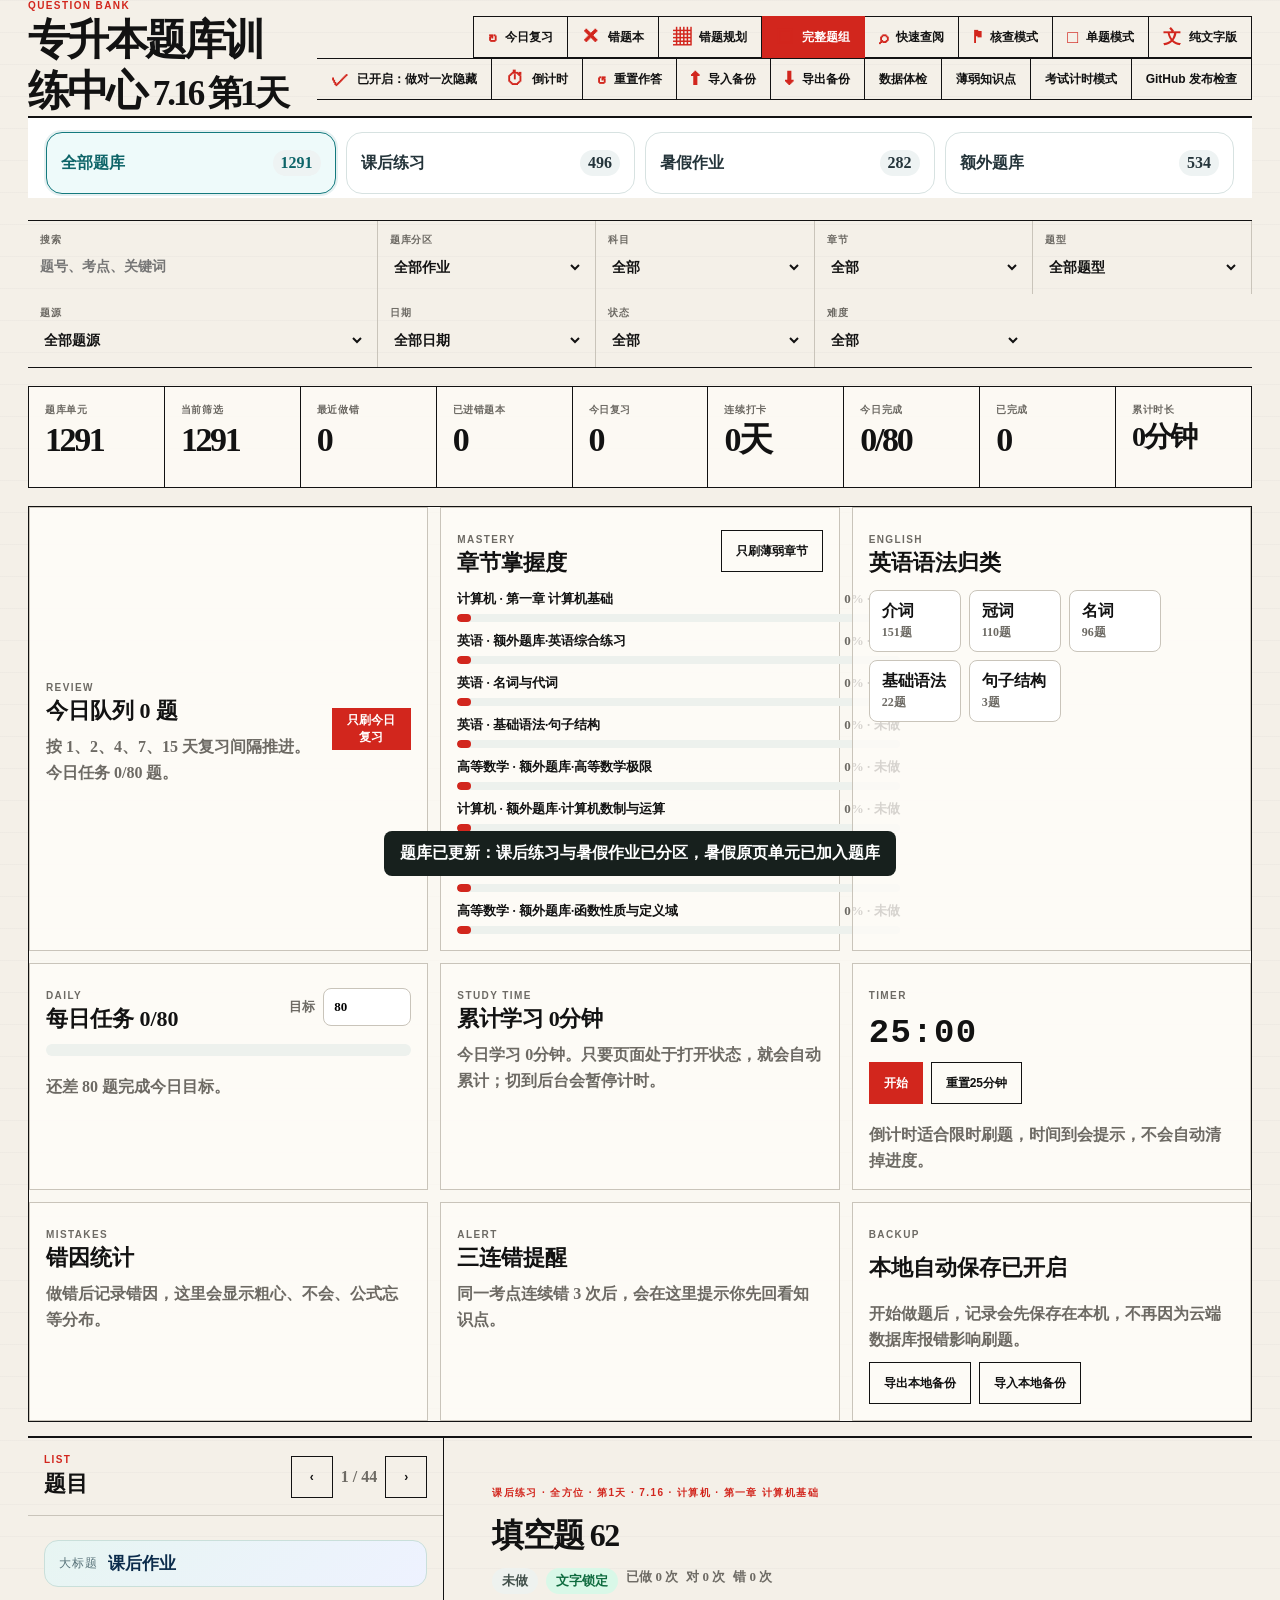
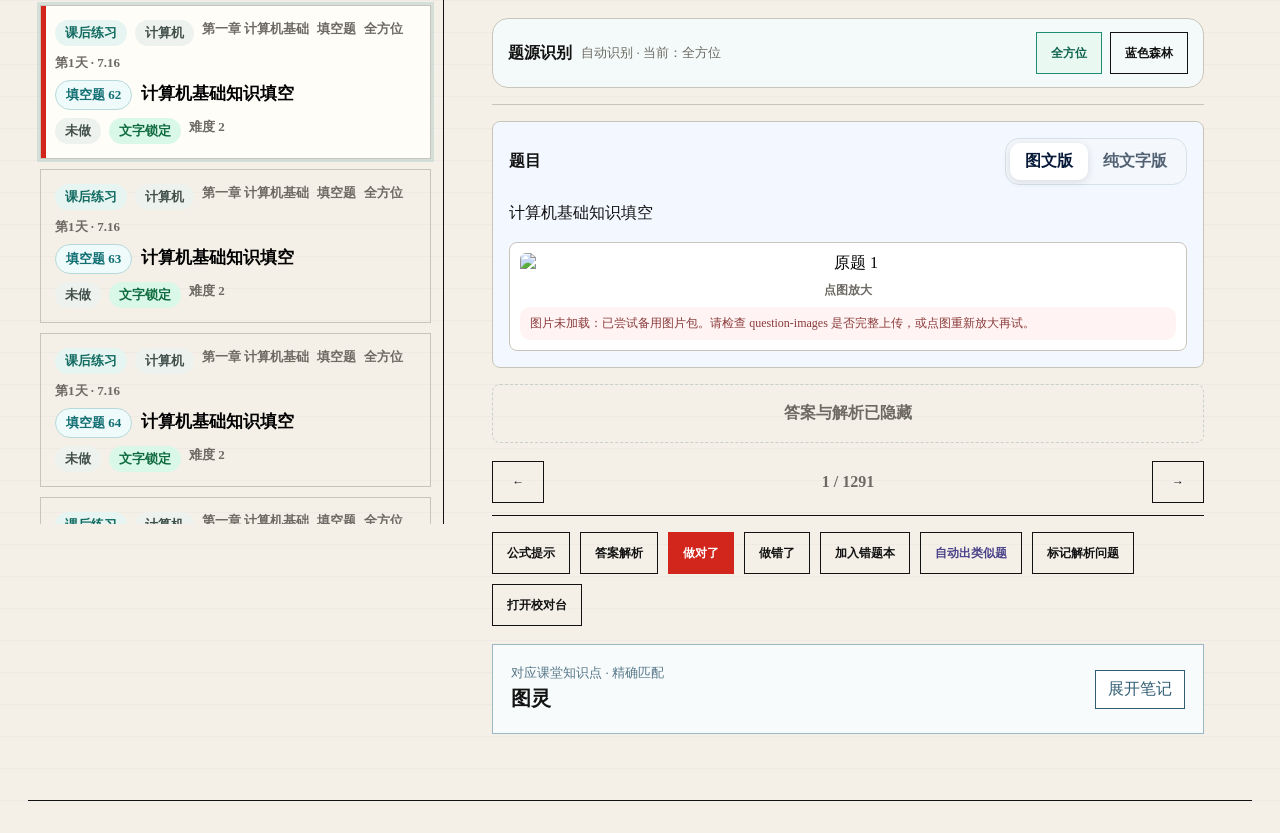
==== index.html @ e24f0343 "Add files via upload" ====
<!doctype html>
<html lang="zh-CN">
<head>
  <meta charset="utf-8">
  <meta name="viewport" content="width=device-width, initial-scale=1">
  <meta name="theme-color" content="#147a7e">
  <title>专升本题库训练中心｜v66 全方位完整套题版</title>
  <link rel="manifest" href="manifest.webmanifest">
  <link rel="stylesheet" href="styles.css?v=20260801-v66">
  <link rel="stylesheet" href="math-prerender.css?v=20260729-v57">
</head>
<body>
  <div class="app-shell">
    <header class="topbar">
      <div>
        <p class="eyebrow">Question Bank</p>
        <h1>专升本题库训练中心 <small>7.16 第1天</small></h1>
      </div>
      <div class="top-actions">
        <button class="icon-button" id="reviewQueueButton" type="button" title="只刷今天该复习的题" aria-label="今日复习队列">
          <span aria-hidden="true">↻</span><span>今日复习</span>
        </button>
        <button class="icon-button secondary" id="wrongBookModeButton" type="button" title="只刷错题本" aria-label="只刷错题本">
          <span aria-hidden="true">✕</span><span>错题本</span>
        </button>
        <button class="icon-button secondary" id="wrongPlannerButton" type="button" title="按错因规划并生成类似题" aria-label="错题规划">
          <span aria-hidden="true">▦</span><span>错题规划</span>
        </button>
        <button class="icon-button complete-set-entry" id="completeSetsButton" type="button" title="查看已完整上传的蓝色森林整套题目" aria-label="完整题组库">
          <span aria-hidden="true">▣</span><span>完整题组</span>
        </button>
        <button class="icon-button secondary" id="quickBrowseButton" type="button" title="快速查看当前正在做的完整题组" aria-label="当前题组快速查阅">
          <span aria-hidden="true">⌕</span><span>快速查阅</span>
        </button>
        <button class="icon-button secondary" id="auditModeButton" type="button" title="进入解析核查模式" aria-label="解析核查模式">
          <span aria-hidden="true">⚑</span><span>核查模式</span>
        </button>
        <button class="icon-button secondary" id="studyModeButton" type="button" title="切换单题学习模式" aria-label="单题模式">
          <span aria-hidden="true">□</span><span>单题模式</span>
        </button>
        <button class="icon-button secondary" id="textModeButton" type="button" title="切换图文版和纯文字版" aria-label="纯文字版">
          <span aria-hidden="true">文</span><span>纯文字版</span>
        </button>
        <button class="icon-button secondary" id="autoHideMasteredButton" type="button" title="任意题做对1次后自动完成，不再出现在刷题和复习中" aria-label="做对一次即完成">
          <span aria-hidden="true">✓</span><span>做对一次隐藏</span>
        </button>
        <button class="icon-button secondary" id="timerButton" type="button" title="倒计时刷题" aria-label="倒计时刷题">
          <span aria-hidden="true">⏱</span><span>倒计时</span>
        </button>
        <button class="icon-button secondary reset-all-choice-trigger" id="resetAllChoicesButton" type="button" title="一键清除全部题目的已选标识，保留统计和错题本" aria-label="重置全部选项">
          <span aria-hidden="true">↺</span><span>重置作答</span>
        </button>
        <button class="icon-button secondary" id="importBackupButton" type="button" title="导入以前导出的本地备份，恢复做题记录" aria-label="导入备份">
          <span aria-hidden="true">⬆</span><span>导入备份</span>
        </button>
        <button class="icon-button" id="cloudButton" type="button" title="导出本地备份，防止记录丢失" aria-label="导出备份">
          <span aria-hidden="true">⬇</span><span>导出备份</span>
        </button>
      </div>
    </header>
<header class="mobile-app-top" aria-label="手机端顶部导航">
      <div>
        <p id="mobileScreenTitle" class="mobile-screen-title">刷题</p>
        <strong>专升本题库</strong>
      </div>
      <div class="mobile-top-actions">
        <button class="mobile-pill complete-mobile-pill" id="mobileCompleteSetsButton" type="button">完整</button>
        <button class="mobile-pill" id="mobileQuickBrowseButton" type="button">查题</button>
        <button class="mobile-pill" id="mobileFilterToggle" type="button">筛选</button>
        <button class="mobile-pill timer-pill" id="mobileTimerPill" type="button">25:00</button>
      </div>
    </header>

    <section class="assignment-zone-tabs" id="assignmentZoneTabs" aria-label="题库分区">
      <button type="button" class="assignment-zone-tab active" data-assignment-zone="all"><strong>全部题库</strong><span>0</span></button>
      <button type="button" class="assignment-zone-tab homework-zone" data-assignment-zone="课后作业"><strong>课后练习</strong><span>0</span></button>
      <button type="button" class="assignment-zone-tab summer-zone" data-assignment-zone="暑假集训的作业"><strong>暑假作业</strong><span>0</span></button>
      <button type="button" class="assignment-zone-tab extra-zone" data-assignment-zone="额外题库"><strong>额外题库</strong><span>0</span></button>
    </section>

    <section class="toolbar" aria-label="题库筛选">
      <label class="field search-field">
        <span>搜索</span>
        <input id="searchInput" type="search" placeholder="题号、考点、关键词">
      </label>
      <label class="field">
        <span>题库分区</span>
        <select id="assignmentFilter">
          <option value="all">全部作业</option>
        </select>
      </label>
      <label class="field">
        <span>科目</span>
        <select id="subjectFilter">
          <option value="all">全部可刷</option>
        </select>
      </label>
      <label class="field">
        <span>章节</span>
        <select id="chapterFilter">
          <option value="all">全部</option>
        </select>
      </label>
      <label class="field">
        <span>题型</span>
        <select id="typeFilter">
          <option value="all">全部题型</option>
        </select>
      </label>

      <label class="field">
        <span>题源</span>
        <select id="sourceFilter">
          <option value="all">全部题源</option>
        </select>
      </label>
      <label class="field">
        <span>日期</span>
        <select id="dayFilter">
          <option value="all">全部日期</option>
        </select>
      </label>
      <label class="field">
        <span>状态</span>
        <select id="statusFilter">
          <option value="all">全部</option>
          <option value="dueReview">今日复习</option>
          <option value="weakChapter">薄弱章节</option>
          <option value="mastered">已完成（做对过）</option>
          <option value="answerReview">待核对题库</option>
          <option value="auditQueue">解析核查模式</option>
          <option value="auditFeedback">我标记的问题</option>
          <option value="auditLocked">解析已锁定</option>
          <option value="auditReference">原图备查/未逐题</option>
          <option value="auditAnswerOnly">仅答案</option>
          <option value="auditMissing">无答案解析</option>
          <option value="unseen">未做</option>
          <option value="wrong">最近做错</option>
          <option value="correct">最近做对</option>
          <option value="wrongBook">已进错题本</option>
        </select>
      </label>
      <label class="field">
        <span>难度</span>
        <select id="difficultyFilter">
          <option value="all">全部</option>
          <option value="1">难度 1</option>
          <option value="2">难度 2</option>
          <option value="3">难度 3</option>
          <option value="4">难度 4</option>
          <option value="5">难度 5</option>
        </select>
      </label>
    </section>

    <section class="complete-set-active-bar" id="completeSetActiveBar" hidden>
      <div><span>完整题组模式</span><strong id="completeSetActiveTitle"></strong><em id="completeSetActiveMeta"></em></div>
      <div class="complete-set-active-actions"><button class="secondary-button" id="completeSetQuickButton" type="button">题目目录</button><button class="small-button" id="completeSetExitButton" type="button">退出整套</button></div>
    </section>

    <section class="stats-grid" aria-label="统计">
      <div class="stat-tile">
        <span>题库单元</span>
        <strong id="totalCount">0</strong>
      </div>
      <div class="stat-tile">
        <span>当前筛选</span>
        <strong id="filteredCount">0</strong>
      </div>
      <div class="stat-tile">
        <span>最近做错</span>
        <strong id="wrongCount">0</strong>
      </div>
      <div class="stat-tile">
        <span>已进错题本</span>
        <strong id="wrongBookCount">0</strong>
      </div>
      <div class="stat-tile">
        <span>今日复习</span>
        <strong id="dueReviewCount">0</strong>
      </div>
      <div class="stat-tile">
        <span>连续打卡</span>
        <strong id="streakCount">0</strong>
      </div>
      <div class="stat-tile">
        <span>今日完成</span>
        <strong id="dailyProgressCount">0/80</strong>
      </div>
      <div class="stat-tile">
        <span>已完成</span>
        <strong id="masteredCount">0</strong>
      </div>
      <div class="stat-tile">
        <span>累计时长</span>
        <strong id="totalStudyTimeCount">0分钟</strong>
      </div>
    </section>

    <section class="dashboard-panel" id="dashboardPanel" aria-label="学习分析"></section>


    <section class="mobile-me-panel" id="mobileMePanel" aria-label="我的">
      <div class="mobile-me-card">
        <p class="eyebrow">Data</p>
        <h2>题库与备份</h2>
        <p class="mobile-me-muted">当前题库 <strong id="mobileTotalCount">0</strong> 个单元，当前筛选 <strong id="mobileFilteredCount">0</strong> 道。</p>
        <div class="mobile-me-grid">
          <button class="primary-button" id="mobileCloudButton" type="button">导出本地备份</button>
          <button class="secondary-button" id="mobileImportBackupButton" type="button">导入本地备份</button>
        </div>
      </div>
      <div class="mobile-me-card">
        <p class="eyebrow">Study Time</p>
        <h2>学习时长</h2>
        <p class="mobile-me-muted">累计 <strong id="mobileTotalStudyTime">0分钟</strong>，今日 <strong id="mobileTodayStudyTime">0分钟</strong>。</p>
      </div>
      <div class="mobile-me-card">
        <p class="eyebrow">Settings</p>
        <h2>学习设置</h2>
        <label class="mobile-setting-row">
          <span>每日目标</span>
          <input id="mobileDailyGoalInput" type="number" min="10" max="500" step="10" value="80">
        </label>
        <div class="mobile-me-grid">
          <button class="secondary-button" id="mobileMeStudyModeButton" type="button">单题模式</button>
          <button class="secondary-button" id="mobileTextModeButton" type="button">纯文字版</button>
          <button class="secondary-button" id="mobileMeAutoHideMasteredButton" type="button">做对一次隐藏</button>
          <button class="secondary-button" id="mobileMeTimerButton" type="button">开始倒计时</button>
          <button class="secondary-button reset-all-choice-trigger" id="mobileResetAllChoicesButton" type="button">重置全部选项</button>
          <button class="secondary-button" id="mobileWrongPlannerButton" type="button">错题规划与类似题</button>
          <button class="secondary-button" id="mobileBackupButton" type="button">导出本地备份</button>
        </div>
      </div>
    </section>


    <section class="mobile-similar-panel" id="mobileSimilarPanel" aria-label="同类题"></section>

    <main class="workspace">
      <section class="list-panel" aria-label="题目列表">
        <div class="panel-head">
          <div>
            <p class="eyebrow">List</p>
            <h2>题目</h2>
          </div>
          <div class="pager">
            <button id="prevPageButton" type="button" class="small-button" aria-label="上一页">‹</button>
            <span id="pageInfo">1 / 1</span>
            <button id="nextPageButton" type="button" class="small-button" aria-label="下一页">›</button>
          </div>
        </div>
        <div class="questions-list" id="questionsList" aria-live="polite"></div>
      </section>

      <section class="detail-panel" id="detailPanel" aria-label="题目详情">
        <div class="empty-detail">
          <p class="eyebrow">Detail</p>
          <h2>当前题库为空</h2>
          <p>题库已按课后作业、暑假集训和额外题库统一整理；可使用“快速查阅”按题组、题型和原序号直接跳转。</p>
        </div>
      </section>
    </main>
  </div>

  <nav class="mobile-tabbar" aria-label="手机端底部导航">
    <button class="mobile-tab-button active" type="button" data-mobile-tab="quiz"><span>刷题</span></button>
    <button class="mobile-tab-button" type="button" data-mobile-tab="similar"><span>同类</span></button>
    <button class="mobile-tab-button" type="button" data-mobile-tab="review"><span>复习</span></button>
    <button class="mobile-tab-button" type="button" data-mobile-tab="stats"><span>统计</span></button>
    <button class="mobile-tab-button" type="button" data-mobile-tab="me"><span>我的</span></button>
  </nav>


  <div class="quick-browse-modal complete-sets-modal" id="completeSetsModal" hidden>
    <div class="quick-browse-backdrop" data-complete-close></div>
    <section class="quick-browse-sheet complete-sets-sheet" role="dialog" aria-modal="true" aria-labelledby="completeSetsTitle">
      <header class="quick-browse-head">
        <div><p class="eyebrow">Complete Sets</p><h2 id="completeSetsTitle">蓝色森林完整题组分区</h2></div>
        <button class="small-button" id="completeSetsCloseButton" type="button" aria-label="关闭">×</button>
      </header>
      <div class="complete-sets-intro"><strong>只收完整上传的整套资料</strong><span>先分“课后练习 / 暑假作业”，再按数学、计算机、英语查看。重复题共用作答记录，不会生成两份进度。</span></div>
      <div class="complete-assignment-tabs" id="completeSetsAssignmentTabs" aria-label="完整题组作业分类"></div>
      <div class="complete-subject-tabs" id="completeSetsSubjectTabs" aria-label="完整题组科目分类"></div>
      <div class="quick-browse-controls complete-set-controls"><label class="field"><span>查找当前分区题组</span><input id="completeSetsSearchInput" type="search" placeholder="输入章节或作业名称"></label></div>
      <div class="quick-browse-summary" id="completeSetsSummary"></div>
      <div class="complete-sets-content" id="completeSetsContent"></div>
    </section>
  </div>

  <div class="quick-browse-modal" id="quickBrowseModal" hidden>
    <div class="quick-browse-backdrop" data-quick-close></div>
    <section class="quick-browse-sheet" role="dialog" aria-modal="true" aria-labelledby="quickBrowseTitle">
      <header class="quick-browse-head">
        <div>
          <p class="eyebrow">Quick Browse</p>
          <h2 id="quickBrowseTitle">快速查阅题目</h2>
        </div>
        <button class="small-button" id="quickBrowseCloseButton" type="button" aria-label="关闭">×</button>
      </header>
      <div class="quick-browse-controls current-range-only">
        <div class="quick-scope-note"><strong>仅显示当前题组</strong><span>自动跟随你正在做的范围，不再列出全部题库。</span></div>
        <label class="field"><span>在当前题组内查找</span><input id="quickBrowseSearchInput" type="search" placeholder="输入题号、题型或关键词"></label>
      </div>
      <div class="quick-browse-summary" id="quickBrowseSummary"></div>
      <div class="quick-browse-content" id="quickBrowseContent"></div>
    </section>
  </div>

  <input id="backupFileInput" type="file" accept=".json,application/json" hidden>

  <script src="math-render-cache.js?v=20260727-v51"></script>
  <script src="core.js?v=20260801-v62"></script>
  <script src="image-pack-summer.js"></script>
  <script src="image-pack-homework-v54.js"></script>
  <script src="image-pack-homework-v55.js"></script>
  <script src="image-pack-homework-v57.js"></script>
  <script src="image-pack-homework-v59.js"></script>
  <script src="image-pack-homework-v64.js?v=20260801-v64"></script>
  <script src="image-pack-bf-math-function.js"></script>
  <script src="question-bank-data.js?v=20260801-v62-summer-continuation-pages"></script>
  <script src="summer-complete-v60.js?v=20260801-v60"></script>
  <script src="summer-group-fix-v61.js?v=20260801-v61"></script>
  <script src="summer-continuation-v62.js?v=20260801-v62"></script>
  <script src="assignment-zone-v63.js?v=20260801-v63"></script>
  <script src="homework-continuation-v64.js?v=20260801-v64"></script>
  <script src="homework-answers-v65.js?v=20260801-v65"></script>
  <script src="image-pack-qfw-v66.js?v=20260801-v66"></script>
  <script src="qfw-complete-v66.js?v=20260801-v66"></script>
  <script src="word-data.js?v=20260730-personal-phrases"></script>
  <script src="app.js?v=20260801-v66-qfw-complete-sets"></script>
  <script src="knowledge-link-data.js?v=20260731-linked"></script>
  <script src="knowledge-links.js?v=20260731-linked"></script>
  <script src="core-batch2.js?v=20260731-batch2"></script>
  <script src="core-batch3.js?v=20260731-batch3"></script>
</body>
</html>
---- styles.css ----
:root {
.batch3-knowledge{margin-top:14px;padding-top:12px;border-top:1px dashed #aac0cc}.batch3-knowledge h4{margin:0 0 6px}.batch3-knowledge img{display:block;max-width:100%;max-height:520px;object-fit:contain;margin:10px 0;border:1px solid #d6d2c8}.exam-mode .knowledge-link-panel,.exam-mode .batch2-panel,.exam-mode .solution-card,.exam-mode .explanation-card,.exam-mode #revealButton,.exam-mode #hintButton{display:none!important}.exam-mode .detail-panel{background:#fff!important}.exam-mode #examModeButton{background:#8b1f1f!important;color:#fff!important}
.batch2-panel{display:none!important}.batch2-modal{position:fixed;z-index:9999;inset:10% 15%;overflow:auto;background:#fffdf8;border:2px solid #172438;padding:24px;box-shadow:0 20px 80px #0004}.batch2-close{float:right;border:1px solid #172438;background:#fff;padding:7px 12px;cursor:pointer}@media(max-width:700px){.batch2-modal{inset:5%}}
.knowledge-link-panel{margin:18px 0;padding:18px;border:1px solid #9db7c7;background:#f7fbfc}.knowledge-link-head{display:flex;justify-content:space-between;gap:16px;align-items:center}.knowledge-link-head small{color:#567789}.knowledge-link-head h3{margin:3px 0;font-size:20px}.knowledge-toggle{border:1px solid #315d74;background:#fff;padding:8px 12px;color:#315d74;cursor:pointer}.knowledge-body{margin-top:14px;padding-top:14px;border-top:1px dashed #aac0cc}.knowledge-body h4{margin:0 0 8px}.knowledge-body li{margin:5px 0}.knowledge-related{margin-top:12px;color:#315d74}
  /* English sentence packs are split into small, independently completable cards. */
}
.english-micro-drill{display:grid;gap:12px}.english-drill-intro{padding:12px 14px;background:#eef4f5;border-left:4px solid #547f96;display:grid;gap:4px}.english-drill-intro strong{color:#315d74}.english-micro-card{padding:15px 16px;border:1px solid #d7ded9;background:#fffdf8}.english-micro-card.done{border-color:#78a886;background:#f1f8f2}.english-micro-head{display:flex;justify-content:space-between;gap:12px;align-items:center;color:#547f96;font-size:13px;font-weight:700}.english-micro-head button{border:1px solid #9db5c2;background:#fff;padding:6px 10px;cursor:pointer;color:#315d74;font:inherit}.english-micro-card.done .english-micro-head button{background:#e0f1e3;border-color:#86ad90;color:#386b45}.english-micro-sentence{margin-top:10px;font:600 18px/1.7 Georgia,"Microsoft YaHei",serif;color:#20364a}.phrase-hit{background:#ffe7b3;color:#6c4800;padding:1px 3px;border-radius:3px;text-decoration:none}.phrase-note{display:flex;gap:6px;flex-wrap:wrap;margin-top:10px}.phrase-note span{padding:4px 7px;border-radius:999px;background:#fff3d4;color:#76540d;font-size:12px}@media(max-width:640px){.english-micro-card{padding:13px}.english-micro-sentence{font-size:16px}}

/* Original theme variables. */
:root {
  color-scheme: light;
  --bg: #f7f8f5;
  --panel: #ffffff;
  --ink: #15191b;
  --muted: #66706d;
  --line: #dfe5df;
  --teal: #147a7e;
  --teal-dark: #0f5f63;
  --mint: #dff2e7;
  --rose: #f7dfe5;
  --amber: #f3e7c8;
  --blue: #dfe9fb;
  --shadow: 0 14px 36px rgba(24, 36, 32, 0.08);
  font-family: "Microsoft YaHei", "PingFang SC", Arial, sans-serif;
}

* {
  box-sizing: border-box;
}

body {
  margin: 0;
  min-height: 100vh;
  background: var(--bg);
  color: var(--ink);
}

button,
input,
select {
  font: inherit;
}

button {
  cursor: pointer;
}

.app-shell {
  width: min(1480px, 100%);
  margin: 0 auto;
  padding: 20px;
}

.topbar {
  display: flex;
  align-items: center;
  justify-content: space-between;
  gap: 16px;
  padding: 18px 0;
}

.eyebrow {
  margin: 0 0 4px;
  color: var(--teal);
  font-size: 12px;
  font-weight: 800;
  letter-spacing: 0;
  text-transform: uppercase;
}

h1,
h2,
h3,
p {
  letter-spacing: 0;
}

h1 {
  margin: 0;
  font-size: 32px;
  line-height: 1.2;
}

h2 {
  margin: 0;
  font-size: 22px;
}

h3 {
  margin: 0;
  font-size: 20px;
  line-height: 1.35;
}

.top-actions {
  display: flex;
  flex-wrap: wrap;
  justify-content: flex-end;
  gap: 10px;
}

.icon-button,
.small-button,
.primary-button,
.secondary-button {
  border: 1px solid var(--line);
  border-radius: 8px;
  background: var(--panel);
  color: var(--ink);
  min-height: 42px;
  padding: 0 14px;
  font-weight: 800;
  box-shadow: none;
}

.icon-button {
  display: inline-flex;
  align-items: center;
  justify-content: center;
  gap: 8px;
}

.icon-button span[aria-hidden="true"] {
  color: var(--teal);
  font-size: 18px;
  line-height: 1;
}

.icon-button:hover,
.small-button:hover,
.secondary-button:hover {
  border-color: #b8c5bd;
  background: #fbfcfa;
}

.primary-button {
  border-color: var(--teal);
  background: var(--teal);
  color: white;
}

.primary-button:hover {
  background: var(--teal-dark);
}

.secondary-button.active,
.primary-button.active {
  background: var(--ink);
  color: white;
  border-color: var(--ink);
}

.toolbar {
  display: grid;
  grid-template-columns: minmax(240px, 1fr) 150px 180px 160px 130px;
  gap: 12px;
  padding: 14px;
  background: var(--panel);
  border: 1px solid var(--line);
  border-radius: 8px;
}

.field {
  display: grid;
  gap: 6px;
}

.field span {
  color: var(--muted);
  font-size: 13px;
  font-weight: 800;
}

.field input,
.field select {
  width: 100%;
  min-height: 44px;
  border: 1px solid var(--line);
  border-radius: 8px;
  background: #fff;
  color: var(--ink);
  padding: 0 12px;
}

.field input:focus,
.field select:focus {
  outline: 3px solid rgba(20, 122, 126, 0.16);
  border-color: var(--teal);
}

.stats-grid {
  display: grid;
  grid-template-columns: repeat(auto-fit, minmax(150px, 1fr));
  gap: 12px;
  margin: 14px 0;
}

.stat-tile {
  min-height: 82px;
  padding: 14px;
  border: 1px solid var(--line);
  border-radius: 8px;
  background: var(--panel);
}

.stat-tile span {
  display: block;
  color: var(--muted);
  font-size: 13px;
  font-weight: 800;
}

.stat-tile strong {
  display: block;
  margin-top: 6px;
  font-size: 30px;
  line-height: 1;
}

.workspace {
  display: grid;
  grid-template-columns: minmax(360px, 0.95fr) minmax(460px, 1.25fr);
  gap: 14px;
  align-items: start;
}

.list-panel,
.detail-panel {
  min-width: 0;
  border: 1px solid var(--line);
  border-radius: 8px;
  background: var(--panel);
  box-shadow: var(--shadow);
}

.panel-head {
  display: flex;
  align-items: center;
  justify-content: space-between;
  gap: 12px;
  padding: 16px;
  border-bottom: 1px solid var(--line);
}

.pager {
  display: inline-flex;
  align-items: center;
  gap: 8px;
  color: var(--muted);
  font-weight: 800;
}

.small-button {
  width: 42px;
  padding: 0;
  font-size: 24px;
}

.questions-list {
  display: grid;
  gap: 10px;
  padding: 12px;
  max-height: calc(100vh - 292px);
  overflow: auto;
}

.question-row {
  width: 100%;
  display: grid;
  gap: 8px;
  text-align: left;
  padding: 14px;
  border: 1px solid var(--line);
  border-radius: 8px;
  background: #fff;
}

.question-row.active {
  border-color: var(--teal);
  outline: 3px solid rgba(20, 122, 126, 0.14);
}

.question-row h3 {
  font-size: 17px;
}

.meta-line,
.tag-line {
  display: flex;
  flex-wrap: wrap;
  gap: 8px;
  color: var(--muted);
  font-size: 13px;
  font-weight: 700;
}

.badge {
  display: inline-flex;
  align-items: center;
  min-height: 26px;
  border-radius: 999px;
  padding: 0 10px;
  background: #eef2ef;
  color: #42504b;
  font-size: 13px;
  font-weight: 800;
}

.badge.correct {
  background: var(--mint);
  color: #17623e;
}

.badge.wrong {
  background: var(--rose);
  color: #a3334b;
}

.badge.book {
  background: var(--blue);
  color: #285a9a;
}

.detail-panel {
  position: sticky;
  top: 12px;
  min-height: 520px;
}

.empty-detail,
.question-detail {
  padding: 20px;
}

.empty-detail p:last-child {
  color: var(--muted);
  font-weight: 700;
}

.detail-header {
  display: grid;
  gap: 10px;
  padding-bottom: 16px;
  border-bottom: 1px solid var(--line);
}

.stem-box,
.solution-box,
.analysis-box {
  margin-top: 16px;
  padding: 16px;
  border-radius: 8px;
  border: 1px solid var(--line);
}

.stem-box {
  background: #f3f7ff;
}

.solution-box {
  background: #fff8e5;
}

.analysis-box {
  background: #eff9f2;
}

.stem-box p,
.solution-box p,
.analysis-box p {
  margin: 8px 0 0;
  line-height: 1.8;
  white-space: pre-wrap;
}

.options-list {
  display: grid;
  gap: 8px;
  margin: 14px 0 0;
  padding: 0;
  list-style: none;
}

.options-list li {
  padding: 10px 12px;
  border: 1px solid var(--line);
  border-radius: 8px;
  background: #fff;
  line-height: 1.6;
}

.question-images {
  display: grid;
  gap: 12px;
  margin-top: 14px;
}

.question-image {
  margin: 0;
  padding: 10px;
  border: 1px solid var(--line);
  border-radius: 8px;
  background: #fff;
}

.question-image img {
  display: block;
  width: 100%;
  height: auto;
  border-radius: 6px;
}

.detail-action-dock {
  display: grid;
  gap: 12px;
  margin-top: 18px;
}

.detail-nav-actions {
  display: grid;
  grid-template-columns: 52px 1fr 52px;
  align-items: center;
  gap: 10px;
}

.nav-button {
  min-width: 52px;
  padding-right: 0;
  padding-left: 0;
  font-size: 24px;
  line-height: 1;
}

.detail-position {
  color: var(--muted);
  font-weight: 900;
  text-align: center;
}

.detail-actions {
  display: flex;
  flex-wrap: wrap;
  gap: 10px;
  margin-top: 0;
}

.hidden-solution {
  margin-top: 16px;
  padding: 18px;
  border: 1px dashed #c8d0c9;
  border-radius: 8px;
  color: var(--muted);
  font-weight: 800;
  text-align: center;
}

.toast {
  position: fixed;
  left: 50%;
  bottom: 24px;
  transform: translateX(-50%);
  z-index: 10;
  max-width: min(560px, calc(100vw - 32px));
  padding: 12px 16px;
  border-radius: 8px;
  background: #17201d;
  color: white;
  font-weight: 800;
  box-shadow: var(--shadow);
}

@media (max-width: 980px) {
  .topbar {
    align-items: flex-start;
    flex-direction: column;
  }

  .top-actions {
    justify-content: flex-start;
  }

  .toolbar {
    grid-template-columns: 1fr 1fr;
  }

  .search-field {
    grid-column: 1 / -1;
  }

  .stats-grid {
    grid-template-columns: repeat(2, 1fr);
  }

  .workspace {
    grid-template-columns: 1fr;
  }

  .detail-panel {
    position: static;
  }

  .questions-list {
    max-height: none;
  }
}

@media (max-width: 720px) {
  .app-shell {
    padding: 12px;
  }

  h1 {
    font-size: 26px;
  }

  .top-actions,
  .detail-actions {
    width: 100%;
    display: grid;
    grid-template-columns: 1fr 1fr;
  }

  .icon-button,
  .primary-button,
  .secondary-button {
    width: 100%;
  }

  .toolbar,
  .stats-grid {
    grid-template-columns: 1fr;
  }

  .panel-head {
    align-items: flex-start;
    flex-direction: column;
  }

  .question-detail {
    padding-bottom: 148px;
  }

  .detail-action-dock {
    position: sticky;
    bottom: max(10px, env(safe-area-inset-bottom));
    z-index: 6;
    padding: 10px;
    margin: 14px -4px 12px;
    border: 1px solid var(--line);
    border-radius: 8px;
    background: rgba(255, 255, 255, 0.96);
    box-shadow: var(--shadow);
    backdrop-filter: blur(10px);
  }

  .detail-nav-actions {
    grid-template-columns: 48px 1fr 48px;
  }
}


/* Formula readability patch */
.stem-box p,
.solution-box p,
.analysis-box p,
.options-list li,
.question-row h3 {
  word-break: break-word;
}

.math-frac {
  display: inline-flex;
  vertical-align: middle;
  flex-direction: column;
  align-items: center;
  justify-content: center;
  line-height: 1.05;
  margin: 0 0.12em;
  font-family: "Times New Roman", "Cambria Math", serif;
  font-size: 0.96em;
}

.math-frac > span:first-child {
  display: block;
  padding: 0 0.18em 0.06em;
  border-bottom: 1.5px solid currentColor;
}

.math-frac > span:last-child {
  display: block;
  padding: 0.06em 0.18em 0;
}

sup {
  font-family: "Times New Roman", "Cambria Math", serif;
  font-size: 0.72em;
  line-height: 0;
}


.math-root {
  display: inline-flex;
  align-items: flex-start;
  vertical-align: middle;
  white-space: nowrap;
  margin: 0 0.08em;
  font-family: "Cambria Math", "Times New Roman", "STIX Two Math", serif;
}

.math-root-sign {
  display: inline-block;
  padding-right: 0.03em;
  font-size: 1.22em;
  line-height: 0.95;
  transform: translateY(0.05em);
}

.math-radicand {
  display: inline-block;
  min-height: 1.05em;
  padding: 0.03em 0.12em 0 0.12em;
  border-top: 1.7px solid currentColor;
  line-height: 1.22;
}

.math-root.cube-root .math-root-sign {
  font-size: 1.12em;
  transform: translateY(0.08em);
}

.math-root .math-frac {
  margin-top: -0.03em;
  margin-bottom: -0.03em;
}


/* Selected feature upgrade */
.dashboard-panel {
  display: grid;
  grid-template-columns: 1.1fr 1.4fr 1fr;
  gap: 12px;
  margin: 0 0 14px;
}

.dashboard-card {
  min-width: 0;
  padding: 16px;
  border: 1px solid var(--line);
  border-radius: 8px;
  background: var(--panel);
  box-shadow: var(--shadow);
}

.dashboard-summary-card,
.dashboard-card-head {
  display: flex;
  align-items: center;
  justify-content: space-between;
  gap: 12px;
}

.dashboard-card p {
  margin: 8px 0 0;
  color: var(--muted);
  font-weight: 700;
  line-height: 1.6;
}

.mastery-list {
  display: grid;
  gap: 10px;
  margin-top: 12px;
}

.mastery-row {
  display: grid;
  gap: 6px;
}

.mastery-row-top {
  display: flex;
  align-items: center;
  justify-content: space-between;
  gap: 10px;
  font-size: 13px;
}

.mastery-row-top strong {
  overflow: hidden;
  text-overflow: ellipsis;
  white-space: nowrap;
}

.mastery-row-top span,
.muted-text {
  color: var(--muted);
  font-weight: 800;
}

.mastery-bar {
  height: 8px;
  overflow: hidden;
  border-radius: 999px;
  background: #edf1ed;
}

.mastery-bar i {
  display: block;
  height: 100%;
  border-radius: inherit;
  background: var(--teal);
}

.weak-tags,
.grammar-grid {
  display: flex;
  flex-wrap: wrap;
  gap: 8px;
  margin-top: 12px;
}

.weak-tag,
.grammar-pill,
.similar-item {
  border: 1px solid var(--line);
  border-radius: 8px;
  background: #fff;
  color: var(--ink);
  font-weight: 800;
}

.weak-tag {
  min-height: 34px;
  padding: 0 10px;
  font-size: 13px;
}

.grammar-pill {
  display: grid;
  gap: 2px;
  min-width: 92px;
  padding: 10px 12px;
  text-align: left;
}

.grammar-pill span {
  color: var(--muted);
  font-size: 12px;
}

.badge.review {
  background: var(--amber);
  color: #7b5a18;
}

.badge.grammar {
  background: #ede7fb;
  color: #5b3a91;
}

.solution-tabs {
  display: flex;
  flex-wrap: wrap;
  gap: 8px;
  margin-top: 16px;
}

.hint-box,
.mistake-box,
.similar-box {
  margin-top: 16px;
  padding: 16px;
  border-radius: 8px;
  border: 1px solid var(--line);
}

.hint-box {
  background: #f5f0ff;
}

.mistake-box {
  background: #fff0f3;
}

.similar-box {
  background: #f8faf8;
}

.hint-box ul,
.mistake-box ul {
  margin: 10px 0 0;
  padding-left: 20px;
  line-height: 1.8;
}

.similar-head {
  display: flex;
  align-items: baseline;
  justify-content: space-between;
  gap: 12px;
}

.similar-head span {
  color: var(--muted);
  font-size: 13px;
  font-weight: 800;
}

.similar-list {
  display: grid;
  gap: 8px;
  margin-top: 10px;
}

.similar-item {
  display: grid;
  grid-template-columns: 100px 1fr;
  gap: 4px 10px;
  padding: 10px 12px;
  text-align: left;
}

.similar-item small {
  grid-column: 1 / -1;
  overflow: hidden;
  color: var(--muted);
  text-overflow: ellipsis;
  white-space: nowrap;
}

.study-mode .workspace {
  grid-template-columns: minmax(0, 980px);
  justify-content: center;
}

.study-mode .list-panel {
  display: none;
}

.study-mode .detail-panel {
  position: static;
}

.study-mode .dashboard-panel {
  grid-template-columns: 1fr;
}

.study-mode .question-detail {
  min-height: 70vh;
}

@media (max-width: 1180px) {
  .dashboard-panel {
    grid-template-columns: 1fr;
  }
}

@media (max-width: 980px) {
  .dashboard-summary-card,
  .dashboard-card-head {
    align-items: flex-start;
    flex-direction: column;
  }
}

@media (max-width: 720px) {
  .solution-tabs {
    display: grid;
    grid-template-columns: 1fr;
  }

  .similar-item {
    grid-template-columns: 1fr;
  }

  .similar-head {
    align-items: flex-start;
    flex-direction: column;
  }
}


/* More feature upgrade: mastered auto-hide, daily goal, timer, backup, English option analysis */
.badge.mastered {
  background: #e6f4d8;
  color: #386313;
}

.dashboard-panel {
  grid-template-columns: repeat(3, minmax(0, 1fr));
}

.daily-card,
.timer-card,
.backup-card {
  display: grid;
  align-content: start;
  gap: 10px;
}

.mini-field {
  display: inline-flex;
  align-items: center;
  gap: 8px;
  color: var(--muted);
  font-size: 13px;
  font-weight: 900;
}

.mini-field input {
  width: 88px;
  min-height: 38px;
  border: 1px solid var(--line);
  border-radius: 8px;
  padding: 0 10px;
  font-weight: 900;
}

.daily-bar {
  height: 12px;
}

.timer-card h2 {
  font-family: "Consolas", "Menlo", monospace;
  font-size: 34px;
  letter-spacing: 0.04em;
}

.timer-actions {
  display: flex;
  flex-wrap: wrap;
  gap: 8px;
}

.backup-card.needs-backup {
  border-color: #ddb35e;
  background: #fff9ed;
}

.english-options-box {
  margin-top: 16px;
  padding: 16px;
  border-radius: 8px;
  border: 1px solid var(--line);
  background: #f3f7ff;
}

.english-options-box p {
  margin: 8px 0 0;
  color: var(--muted);
  font-weight: 700;
}

.english-options-box ul {
  display: grid;
  gap: 8px;
  margin: 12px 0 0;
  padding: 0;
  list-style: none;
}

.english-options-box li {
  display: grid;
  grid-template-columns: 56px 1fr;
  gap: 10px;
  padding: 10px 12px;
  border: 1px solid var(--line);
  border-radius: 8px;
  background: #fff;
  line-height: 1.6;
}

.english-options-box li.right {
  border-color: #9acfb6;
  background: #f0fbf4;
}

@media (max-width: 720px) {
  body {
    padding-bottom: calc(120px + env(safe-area-inset-bottom));
  }

  .detail-action-dock {
    position: fixed;
    left: 10px;
    right: 10px;
    bottom: max(8px, env(safe-area-inset-bottom));
    margin: 0;
    max-height: 44vh;
    overflow: auto;
  }

  .detail-actions {
    grid-template-columns: 1fr 1fr;
  }

  .detail-actions #correctButton,
  .detail-actions #wrongButton {
    min-height: 48px;
    font-size: 16px;
  }

  .timer-actions {
    display: grid;
    grid-template-columns: 1fr;
  }

  .english-options-box li {
    grid-template-columns: 1fr;
  }
}


/* Mobile A+B layout upgrade: 极简刷题 + 学习软件四页分区 */
.mobile-app-top,
.mobile-tabbar,
.mobile-me-panel,
.mobile-question-title,
.mobile-question-topnav,
.mobile-review-actions {
  display: none;
}

@media (max-width: 720px) {
  html {
    background: var(--bg);
  }

  body {
    padding-bottom: 0;
    overflow-x: hidden;
  }

  body::after {
    content: "";
    display: none;
  }

  body.filters-open::after {
    display: block;
    position: fixed;
    inset: 0;
    z-index: 18;
    background: rgba(15, 31, 28, 0.2);
  }

  .app-shell {
    width: 100%;
    padding: calc(62px + env(safe-area-inset-top)) 12px calc(148px + env(safe-area-inset-bottom));
  }

  .topbar {
    display: none;
  }

  .mobile-app-top {
    position: fixed;
    top: 0;
    left: 0;
    right: 0;
    z-index: 32;
    display: flex;
    align-items: flex-end;
    justify-content: space-between;
    gap: 12px;
    min-height: calc(58px + env(safe-area-inset-top));
    padding: env(safe-area-inset-top) 14px 10px;
    background: var(--teal);
    color: #fff;
    box-shadow: 0 8px 24px rgba(15, 95, 99, 0.18);
  }

  .mobile-app-top strong {
    display: block;
    font-size: 18px;
    line-height: 1.1;
  }

  .mobile-screen-title {
    margin: 0 0 3px;
    color: rgba(255,255,255,0.76);
    font-size: 12px;
    font-weight: 900;
  }

  .mobile-top-actions {
    display: inline-flex;
    gap: 8px;
  }

  .mobile-pill {
    min-height: 34px;
    border: 1px solid rgba(255,255,255,0.38);
    border-radius: 999px;
    padding: 0 12px;
    background: rgba(255,255,255,0.12);
    color: #fff;
    font-size: 14px;
    font-weight: 900;
  }

  .mobile-pill.active,
  body.filters-open #mobileFilterToggle {
    background: #fff;
    color: var(--teal);
  }

  .mobile-tabbar {
    position: fixed;
    left: 0;
    right: 0;
    bottom: 0;
    z-index: 31;
    display: grid;
    grid-template-columns: repeat(4, 1fr);
    gap: 6px;
    min-height: calc(58px + env(safe-area-inset-bottom));
    padding: 7px 10px calc(7px + env(safe-area-inset-bottom));
    border-top: 1px solid var(--line);
    background: rgba(255, 255, 255, 0.97);
    box-shadow: 0 -10px 28px rgba(24, 36, 32, 0.08);
    backdrop-filter: blur(12px);
  }

  .mobile-tab-button {
    min-height: 44px;
    border: 0;
    border-radius: 14px;
    background: transparent;
    color: var(--muted);
    font-size: 15px;
    font-weight: 900;
  }

  .mobile-tab-button.active {
    background: var(--teal);
    color: #fff;
  }

  .toolbar {
    display: none !important;
    grid-template-columns: 1fr;
  }

  body.filters-open .toolbar {
    position: fixed;
    top: calc(66px + env(safe-area-inset-top));
    left: 12px;
    right: 12px;
    z-index: 26;
    display: grid !important;
    max-height: min(78vh, 620px);
    overflow: auto;
    padding: 14px;
    border-radius: 16px;
    box-shadow: 0 18px 54px rgba(24, 36, 32, 0.22);
  }

  .stats-grid,
  .dashboard-panel,
  .mobile-me-panel,
  .list-panel,
  .detail-panel {
    display: none;
  }

  .workspace {
    display: block;
  }

  body.mobile-tab-quiz .detail-panel {
    display: block;
  }

  body.mobile-tab-review .dashboard-panel,
  body.mobile-tab-stats .dashboard-panel {
    display: grid;
    grid-template-columns: 1fr;
    gap: 12px;
    margin: 0;
  }

  body.mobile-tab-stats .stats-grid {
    display: grid;
    grid-template-columns: repeat(2, minmax(0, 1fr));
    gap: 10px;
    margin: 0 0 12px;
  }

  body.mobile-tab-me .mobile-me-panel {
    display: grid;
    gap: 12px;
  }

  body.mobile-tab-review .dashboard-card,
  body.mobile-tab-stats .dashboard-card {
    display: none;
  }

  body.mobile-tab-review .review-card,
  body.mobile-tab-review .mastery-card,
  body.mobile-tab-stats .daily-card,
  body.mobile-tab-stats .timer-card,
  body.mobile-tab-stats .mastery-card,
  body.mobile-tab-stats .english-card {
    display: grid;
  }

  .dashboard-card,
  .mobile-me-card,
  .stat-tile,
  .detail-panel,
  .stem-box,
  .solution-box,
  .analysis-box,
  .hint-box,
  .mistake-box,
  .similar-box,
  .english-options-box {
    border-radius: 18px;
    box-shadow: none;
  }

  .dashboard-summary-card,
  .dashboard-card-head {
    align-items: stretch;
    flex-direction: column;
  }

  .dashboard-card {
    padding: 16px;
  }

  .dashboard-card .eyebrow,
  .mobile-me-card .eyebrow {
    display: none;
  }

  .dashboard-card h2,
  .mobile-me-card h2 {
    font-size: 22px;
  }

  .mobile-review-actions {
    display: grid;
    grid-template-columns: repeat(2, minmax(0, 1fr));
    gap: 10px;
    width: 100%;
    margin-top: 12px;
  }

  .review-action {
    display: grid;
    gap: 4px;
    min-height: 72px;
    border: 1px solid var(--line);
    border-radius: 16px;
    background: #fff;
    color: var(--ink);
    text-align: left;
    padding: 12px;
    font-weight: 900;
  }

  .review-action strong {
    font-size: 24px;
    line-height: 1;
    color: var(--teal);
  }

  .review-action span {
    color: var(--muted);
    font-size: 13px;
  }

  .detail-panel {
    min-height: 0;
    border: 0;
    background: transparent;
    position: static;
  }

  .question-detail {
    min-height: auto;
    padding: 0 0 122px;
  }

  .detail-header,
  .stem-box,
  .solution-box,
  .analysis-box,
  .hint-box,
  .mistake-box,
  .similar-box,
  .english-options-box,
  .hidden-solution {
    background: var(--panel);
    border: 1px solid var(--line);
    border-radius: 18px;
    padding: 16px;
    margin-top: 12px;
  }

  .detail-header {
    display: grid;
    gap: 10px;
    padding-bottom: 16px;
  }

  .detail-header .eyebrow {
    color: var(--teal);
    font-size: 13px;
    text-transform: none;
  }

  .desktop-question-title {
    display: none;
  }

  .mobile-question-title {
    display: inline;
    font-size: 24px;
  }

  .mobile-question-topnav {
    display: grid;
    grid-template-columns: 46px 1fr 46px;
    align-items: center;
    gap: 10px;
  }

  .detail-header .meta-line span:not(.badge) {
    display: none;
  }

  .stem-box {
    background: #f7faff;
  }

  .stem-box strong,
  .solution-box strong,
  .analysis-box strong {
    font-size: 16px;
  }

  .stem-box p,
  .solution-box p,
  .analysis-box p,
  .hint-box,
  .mistake-box,
  .similar-box {
    font-size: 16px;
    line-height: 1.75;
  }

  .options-list li {
    border-radius: 14px;
    padding: 11px 12px;
    font-size: 15px;
  }

  .detail-action-dock {
    position: fixed;
    left: 12px;
    right: 12px;
    bottom: calc(66px + env(safe-area-inset-bottom));
    z-index: 27;
    display: block;
    max-height: none;
    overflow: visible;
    padding: 8px;
    margin: 0;
    border-radius: 18px;
    background: rgba(255, 255, 255, 0.98);
    box-shadow: 0 -10px 30px rgba(24, 36, 32, 0.1);
    backdrop-filter: blur(12px);
  }

  .detail-action-dock .detail-nav-actions {
    display: none;
  }

  .detail-actions {
    display: grid;
    grid-template-columns: 1fr 1fr;
    gap: 8px;
    width: 100%;
  }

  .detail-actions #addWrongBookButton {
    display: none;
  }

  .detail-actions .primary-button,
  .detail-actions .secondary-button,
  .mobile-question-topnav .secondary-button {
    width: 100%;
    min-height: 44px;
    border-radius: 14px;
    padding: 0 10px;
    font-size: 16px;
  }

  .detail-actions #correctButton,
  .detail-actions #wrongButton {
    min-height: 46px;
    font-size: 17px;
  }

  .hidden-solution {
    color: var(--muted);
    text-align: center;
    font-weight: 900;
  }

  .solution-tabs {
    display: grid;
    grid-template-columns: repeat(3, 1fr);
    gap: 6px;
    margin-top: 12px;
  }

  .solution-tabs .secondary-button {
    min-height: 40px;
    padding: 0 4px;
    border-radius: 12px;
    font-size: 13px;
  }

  .similar-box {
    display: none;
  }

  .mobile-me-card {
    padding: 16px;
    border: 1px solid var(--line);
    background: var(--panel);
  }

  .mobile-me-muted {
    margin: 8px 0 14px;
    color: var(--muted);
    font-weight: 800;
    line-height: 1.6;
  }

  .mobile-me-grid {
    display: grid;
    grid-template-columns: 1fr 1fr;
    gap: 10px;
  }

  .mobile-me-grid button,
  .mobile-setting-row input {
    min-height: 46px;
    border-radius: 14px;
  }

  .mobile-setting-row {
    display: grid;
    grid-template-columns: 1fr 110px;
    align-items: center;
    gap: 10px;
    margin: 12px 0;
    color: var(--muted);
    font-weight: 900;
  }

  .mobile-setting-row input {
    border: 1px solid var(--line);
    padding: 0 12px;
    font-weight: 900;
  }

  .toast {
    bottom: calc(128px + env(safe-area-inset-bottom));
    border-radius: 14px;
  }

  .timer-actions {
    grid-template-columns: 1fr 1fr;
  }

  .english-options-box li {
    grid-template-columns: 1fr;
  }
}

/* 20260626: 答案质检 + 同类题独立页 */
.answer-quality-box {
  border: 1px solid rgba(204, 120, 30, 0.28);
  background: #fff8ec;
  color: #6b3b00;
  border-radius: 16px;
  padding: 14px 16px;
  margin-top: 12px;
  font-weight: 800;
  line-height: 1.65;
}
.answer-quality-box strong {
  display: block;
  margin-bottom: 4px;
  color: #8a4b00;
}
.unverified-solution {
  background: #fffaf0 !important;
}
.mobile-similar-panel {
  display: none;
}
.mobile-similar-card {
  border: 1px solid var(--line);
  border-radius: 18px;
  background: var(--panel);
  padding: 16px;
}
.mobile-similar-card + .mobile-similar-card {
  margin-top: 12px;
}
.mobile-similar-kicker {
  margin: 0 0 4px;
  color: var(--teal);
  font-size: 12px;
  font-weight: 900;
}
.mobile-similar-card h2 {
  margin: 0 0 10px;
  font-size: 20px;
}
.mobile-similar-current,
.mobile-similar-note {
  margin: 0;
  color: var(--muted);
  font-weight: 800;
  line-height: 1.7;
}
.similar-list.standalone {
  display: grid;
  gap: 10px;
}
.similar-list.standalone .similar-item {
  display: grid;
  gap: 4px;
  width: 100%;
  padding: 14px;
  border: 1px solid var(--line);
  border-radius: 16px;
  background: #fff;
  color: var(--ink);
  text-align: left;
}
.similar-list.standalone .similar-item b {
  color: var(--teal);
}
.similar-list.standalone .similar-item span,
.similar-list.standalone .similar-item small {
  color: var(--muted);
  font-weight: 800;
  line-height: 1.55;
}

@media (max-width: 720px) {
  .mobile-tabbar {
    grid-template-columns: repeat(5, 1fr);
    gap: 4px;
  }
  .mobile-tab-button {
    font-size: 14px;
    border-radius: 13px;
  }
  .stats-grid,
  .dashboard-panel,
  .mobile-me-panel,
  .mobile-similar-panel,
  .list-panel,
  .detail-panel {
    display: none;
  }
  body.mobile-tab-similar .mobile-similar-panel {
    display: block;
  }
  body.mobile-tab-similar .workspace {
    display: none;
  }
  .answer-quality-box {
    border-radius: 18px;
    padding: 16px;
    margin-top: 12px;
  }
}


/* Study time summary */
.study-time-card h2 { letter-spacing: -0.02em; }
#totalStudyTimeCount { white-space: nowrap; font-size: clamp(1.25rem, 2.2vw, 2rem); }
.mobile-me-card strong#mobileTotalStudyTime,
.mobile-me-card strong#mobileTodayStudyTime { color: var(--accent); }


/* v6: cleaner answer / source / image zoom */
.source-card,
.analysis-image-card,
.ai-analysis-box {
  margin-top: 16px;
  padding: 16px;
  border: 1px solid var(--line);
  border-radius: 8px;
  background: #fff;
}
.source-line {
  margin-top: 8px;
  color: var(--muted);
  font-size: 13px;
  font-weight: 700;
  line-height: 1.6;
}
.solution-title-row {
  display: flex;
  align-items: center;
  justify-content: space-between;
  gap: 12px;
}
.answer-authority {
  display: inline-flex;
  align-items: center;
  min-height: 24px;
  padding: 0 10px;
  border-radius: 999px;
  background: #eef2ef;
  color: #42504b;
  font-size: 12px;
  font-weight: 900;
}
.answer-authority.official { background: #e6f7ef; color: #146444; }
.answer-authority.ai { background: #fff3cd; color: #8a5a00; }
.answer-authority.unverified { background: #fdecef; color: #a3334b; }
.analysis-preview {
  margin-bottom: 8px;
}
.analysis-details {
  margin-top: 10px;
}
.analysis-details summary,
.analysis-image-card summary {
  cursor: pointer;
  font-weight: 900;
  color: var(--accent);
}
.image-zoom-button {
  display: block;
  width: 100%;
  padding: 0;
  border: 0;
  background: transparent;
  cursor: zoom-in;
}
.question-image figcaption {
  margin-top: 8px;
  color: var(--muted);
  font-size: 12px;
  font-weight: 800;
  text-align: center;
}
.image-zoom-overlay {
  position: fixed;
  inset: 0;
  z-index: 9999;
  display: grid;
  place-items: center;
  padding: 18px;
  background: rgba(0, 0, 0, 0.72);
}
.image-zoom-inner {
  position: relative;
  max-width: min(96vw, 1200px);
  max-height: 92vh;
  overflow: auto;
  border-radius: 12px;
  background: #fff;
  box-shadow: 0 20px 60px rgba(0,0,0,.35);
}
.image-zoom-inner img {
  display: block;
  width: auto;
  max-width: 100%;
  height: auto;
}
.image-zoom-close {
  position: sticky;
  top: 10px;
  float: right;
  z-index: 2;
  margin: 10px;
  width: 42px;
  height: 42px;
  border-radius: 999px;
  border: 0;
  background: #111820;
  color: #fff;
  font-size: 28px;
  font-weight: 900;
  line-height: 1;
}
@media (max-width: 720px) {
  .solution-title-row { align-items: flex-start; }
  .answer-authority { flex-shrink: 0; }
  .image-zoom-overlay { padding: 10px; }
  .image-zoom-inner { max-width: 100vw; max-height: 94vh; }
}


/* v13: 官方解析图更清爽，放大时完整显示 */
.analysis-image-card .question-image {
  background: #fff;
  border: 1px solid #d9e3df;
  border-radius: 14px;
  padding: 10px;
  box-shadow: 0 6px 22px rgba(20, 40, 34, 0.08);
}
.analysis-image-card .question-image img {
  display: block;
  width: 100%;
  max-height: none;
  object-fit: contain;
  border-radius: 10px;
  background: #fff;
}
.image-zoom-inner {
  width: min(96vw, 1280px);
  max-height: 94vh;
  overflow: auto;
  padding: 14px;
}
.image-zoom-inner img {
  width: 100%;
  max-width: none;
  height: auto;
}
@media (max-width: 720px) {
  .analysis-image-card .question-image { padding: 6px; }
  .image-zoom-inner { width: 100vw; max-height: 96vh; padding: 8px; border-radius: 10px; }
}


/* v14: 官方逐题解析卡片更清爽，不裁切 */
.analysis-image-card .question-image { background:#fff; border:1px solid #d8e3df; border-radius:18px; padding:14px; box-shadow:0 8px 26px rgba(20,40,34,.10); overflow:visible; }
.analysis-image-card .question-image img { display:block; width:100%; height:auto; max-height:none !important; object-fit:contain; background:#fff; border-radius:12px; }
.image-zoom-overlay { align-items:start; overflow:auto; }
.image-zoom-inner { margin:18px auto; width:min(96vw,1320px); max-height:none; overflow:visible; border-radius:18px; }
.image-zoom-inner img { width:100%; max-width:none; height:auto; }
.image-zoom-close { position:fixed; top:22px; right:24px; }
@media (max-width:720px){ .analysis-image-card .question-image{padding:8px;border-radius:14px;} .image-zoom-inner{width:98vw;margin:10px auto;} .image-zoom-close{top:12px;right:12px;} }

/* v15 官方文字解析优先：避免高数/英语被错误切图影响 */
.official-text-card {
  background: #f3fbf6;
  border: 1px solid #d8e9de;
  border-radius: 16px;
  padding: 18px 20px;
  line-height: 1.85;
}
.official-text-card > strong {
  display: block;
  font-size: 1.08rem;
  margin-bottom: 10px;
}
.official-analysis-full {
  white-space: pre-wrap;
  margin: 0.6rem 0 0;
}
.analysis-image-card details {
  margin-top: 6px;
}
.analysis-image-card summary {
  cursor: pointer;
  font-weight: 800;
  color: #60706b;
}
.official-image-open img, .analysis-image-card img {
  object-fit: contain;
  max-height: none;
}


/* v18: make wrongbook math source images visible directly inside the analysis answer card */
.wrongbook-inline-analysis {
  margin-top: 18px;
  padding-top: 16px;
  border-top: 1px dashed rgba(42, 80, 74, 0.22);
}
.wrongbook-inline-analysis > strong {
  display: block;
  margin-bottom: 10px;
  font-size: 1.02rem;
}
.wrongbook-inline-analysis .image-grid {
  margin-top: 8px;
}
.wrongbook-inline-analysis img,
.analysis-image-card img {
  max-width: 100%;
  height: auto;
  background: #fff;
  border-radius: 14px;
}

/* v27 解析核查状态 */
.audit-card {
  margin: 18px 0;
  padding: 16px 18px;
  border-radius: 16px;
  border: 1px solid rgba(20, 122, 126, 0.18);
  background: #f8fbfa;
  color: #1d2b2c;
}
.audit-card strong { display: block; margin-bottom: 8px; font-size: 1rem; }
.audit-card p { margin: 0.35rem 0; }
.audit-ok { background: #eefaf5; border-color: rgba(20, 122, 126, 0.22); }
.audit-reference { background: #fff8e8; border-color: rgba(190, 138, 37, 0.25); }
.audit-warning { background: #fff1f0; border-color: rgba(180, 80, 65, 0.24); }
.backup-page-card details[open] summary { margin-bottom: 12px; }


/* v28 解析核查工具 */
.badge.audit-ok-pill{background:#d9f8e8;color:#0f6b3f;}
.badge.audit-ref-pill{background:#fff1c7;color:#7a5200;}
.badge.audit-warn-pill{background:#ffe0df;color:#9d2520;}
.badge.audit-flagged{background:#ffe1ed;color:#9b174f;}
.badge.audit-confirmed{background:#e3f2ff;color:#125e91;}
.audit-feedback-panel{display:flex;justify-content:space-between;gap:16px;align-items:flex-start;border:1px solid #d7e7df;background:#f7fffb;border-radius:16px;padding:16px;margin:16px 0;}
.audit-feedback-panel p{margin:.35rem 0 0;color:#5d6a6b;font-weight:700;}
.audit-feedback-actions{display:flex;gap:8px;flex-wrap:wrap;justify-content:flex-end;}
.secondary-button.tiny{padding:8px 10px;font-size:.9rem;border-radius:10px;}
.audit-action-button{border-color:#bedbd9;}
.audit-desk-overlay{position:fixed;inset:0;background:rgba(7,18,22,.58);z-index:3000;display:flex;align-items:center;justify-content:center;padding:24px;}
.audit-desk-window{width:min(1180px,96vw);max-height:92vh;overflow:auto;background:#fff;border-radius:22px;box-shadow:0 30px 80px rgba(0,0,0,.35);padding:22px;}
.audit-desk-head{display:flex;align-items:center;justify-content:space-between;gap:16px;margin-bottom:16px;border-bottom:1px solid #dfe8e3;padding-bottom:14px;}
.audit-desk-head h2{margin:0;font-size:1.55rem;}
.audit-desk-grid{display:grid;grid-template-columns:minmax(0,1fr) minmax(0,1.15fr);gap:18px;align-items:start;}
.audit-desk-card{border:1px solid #dce8e2;background:#fbfdfc;border-radius:18px;padding:18px;}
.audit-desk-card h3{margin:0 0 12px;font-size:1.05rem;}
.audit-desk-stem{font-size:1.15rem;line-height:1.7;margin-bottom:12px;}
.audit-desk-answer{margin:14px 0;padding:12px 14px;background:#fff8df;border:1px solid #eadca9;border-radius:12px;}
.audit-status-row{display:flex;gap:8px;flex-wrap:wrap;margin-top:10px;}
.audit-desk-actions{position:sticky;bottom:0;background:linear-gradient(180deg,rgba(255,255,255,.72),#fff 35%);display:flex;gap:10px;flex-wrap:wrap;padding-top:16px;margin-top:18px;border-top:1px solid #dfe8e3;}
.audit-desk-text{max-height:none;}
@media (max-width: 860px){
  .audit-feedback-panel{display:block;}
  .audit-feedback-actions{justify-content:flex-start;margin-top:12px;}
  .audit-desk-overlay{padding:8px;align-items:flex-start;}
  .audit-desk-window{width:100%;max-height:96vh;border-radius:18px;padding:14px;}
  .audit-desk-grid{grid-template-columns:1fr;}
  .audit-desk-actions{gap:8px;}
  .audit-desk-actions .secondary-button,.audit-desk-actions .primary-button{flex:1 1 42%;padding:10px 8px;}
}

/* v29 study tools */
.clickable-options .option-choice {
  display: block;
  width: 100%;
  text-align: left;
  border: 1px solid rgba(20,122,126,.22);
  border-radius: 14px;
  background: #fff;
  padding: 12px 14px;
  line-height: 1.65;
  cursor: pointer;
  color: #163236;
}
.clickable-options .option-choice:hover { border-color: rgba(20,122,126,.55); background: #f5fbfb; }
.clickable-options .option-choice.selected.correct { border-color: #21a366; background: #effaf4; }
.clickable-options .option-choice.selected.wrong { border-color: #d24b4b; background: #fff2f2; }
.option-choice.plain { display: block; line-height: 1.65; }
.mistake-chart { display: grid; gap: 10px; }
.mistake-bar-row { display: grid; grid-template-columns: 74px 1fr 36px; align-items: center; gap: 10px; font-size: 13px; }
.mistake-bar-row i { height: 10px; border-radius: 99px; background: rgba(20,122,126,.10); overflow: hidden; }
.mistake-bar-row i b { display: block; height: 100%; border-radius: inherit; background: rgba(20,122,126,.72); }
.mistake-bar-row em { font-style: normal; color: #547174; text-align: right; }
.streak-alert-list { display: grid; gap: 8px; }
.streak-alert { text-align: left; border: 1px solid rgba(210,75,75,.24); background: #fff7f6; border-radius: 12px; padding: 10px 12px; cursor: pointer; }
.streak-alert strong { display: block; color: #772828; font-size: 13px; }
.streak-alert span { color: #9b4b4b; font-size: 12px; }
.backup-actions { flex-wrap: wrap; }
.pinch-zoom-image { transform-origin: center center; transition: transform .16s ease; touch-action: none; max-width: min(96vw, 1200px); max-height: 82vh; }
.pinch-hint { position: absolute; left: 50%; bottom: 14px; transform: translateX(-50%); padding: 6px 10px; border-radius: 999px; background: rgba(0,0,0,.52); color: #fff; font-size: 12px; pointer-events: none; }
.image-error-note { padding: 8px 10px; color: #8a3a3a; background: #fff4f3; border-radius: 10px; font-size: 12px; margin-top: 8px; }

@media (max-width: 720px) {
  body::after { content: "精简模式"; position: fixed; top: 7px; right: 8px; z-index: 999; font-size: 10px; color: #6b878a; background: rgba(255,255,255,.82); border: 1px solid rgba(20,122,126,.14); border-radius: 999px; padding: 3px 7px; pointer-events: none; }
  .stats-grid, .dashboard-panel .english-card, .dashboard-panel .study-time-card, .dashboard-panel .timer-card { display: none; }
  .source-card, .source-line { font-size: 12px; }
  .question-detail { padding-bottom: 94px; }
  .stem-box, .solution-box, .analysis-box, .analysis-image-card, .audit-feedback-panel { border-radius: 14px; }
  .meta-line span:not(.badge) { display: none; }
  .detail-action-dock { padding-bottom: calc(10px + env(safe-area-inset-bottom)); }
  .question-images { grid-template-columns: 1fr; }
  .question-image img { max-height: 58vh; object-fit: contain; }
  .clickable-options .option-choice { padding: 11px 12px; font-size: 15px; }
}

/* v32：重新作答与判断题 A/B 选项 */
.clickable-options .option-choice.selected:not(.correct):not(.wrong) {
  border-color: rgba(20,122,126,.72);
  background: #eef8f8;
}


/* v33：一键重置全部选项标识 */
.reset-all-choice-trigger {
  white-space: nowrap;
}


/* v35: 日期记录与题源手动识别 */
.source-classifier {
  margin-top: 14px;
  padding: 13px 15px;
  border: 1px solid var(--line, #d8e4e2);
  border-radius: 16px;
  background: rgba(244, 251, 250, .92);
  display: flex;
  align-items: center;
  justify-content: space-between;
  gap: 12px;
  flex-wrap: wrap;
}
.source-classifier > div:first-child { display:flex; gap:9px; align-items:center; flex-wrap:wrap; }
.source-classifier span { color: var(--muted, #64706f); font-size: 13px; }
.source-choice-buttons { display:flex; gap:8px; }
.source-choice-buttons .active { border-color:#1e8c72; background:#e9f8f1; color:#11644f; font-weight:700; }
.question-image img { width:100%; max-height:none; object-fit:contain; }
.question-images { gap:12px; }
.question-row h3 { line-height:1.45; }
@media (max-width: 720px) {
  .source-classifier { align-items:stretch; }
  .source-choice-buttons { width:100%; }
  .source-choice-buttons button { flex:1; min-height:46px; }
}


/* v36：图文版 / 纯文字版 */
.stem-box-heading {
  display: flex;
  align-items: center;
  justify-content: space-between;
  gap: 14px;
  margin-bottom: 14px;
}
.question-view-switch {
  display: inline-flex;
  padding: 4px;
  border: 1px solid #d7e1e8;
  border-radius: 14px;
  background: #f4f7fb;
}
.view-switch-button {
  border: 0;
  border-radius: 10px;
  padding: 8px 15px;
  background: transparent;
  color: #526274;
  font: inherit;
  font-weight: 700;
  cursor: pointer;
}
.view-switch-button.active {
  background: #ffffff;
  color: #071a3a;
  box-shadow: 0 2px 8px rgba(15, 36, 64, .12);
}
.pure-text-question {
  padding: clamp(18px, 3vw, 32px);
  border: 1px solid #dce5ef;
  border-radius: 20px;
  background: #f7f8fc;
  color: #071a3a;
  font-family: Inter, "Segoe UI", "PingFang SC", "Microsoft YaHei", Arial, sans-serif;
}
.pure-text-stem {
  font-size: clamp(20px, 2.05vw, 31px);
  line-height: 1.85;
  letter-spacing: .01em;
  font-weight: 500;
  overflow-wrap: anywhere;
}
.text-view-active .options-list {
  display: grid;
  grid-template-columns: 1fr;
  gap: 13px;
  margin-top: 24px;
  padding: 0;
}
.text-view-active .options-list li {
  margin: 0;
  padding: 0;
  border: 0;
  background: transparent;
}
.text-view-active .option-choice {
  width: 100%;
  min-height: 62px;
  display: flex;
  align-items: center;
  padding: 15px 20px;
  border: 1.5px solid #cbdce4;
  border-radius: 17px;
  background: #ffffff;
  color: #0b263d;
  text-align: left;
  font-family: Inter, "Segoe UI", "PingFang SC", "Microsoft YaHei", Arial, sans-serif;
  font-size: clamp(17px, 1.35vw, 23px);
  line-height: 1.55;
  font-weight: 500;
  cursor: pointer;
}
.text-view-active .option-choice:hover {
  border-color: #78aeb2;
  background: #f7fbfb;
}
.text-view-active .option-choice.selected.pending {
  border-color: #2f7ea8;
  background: #edf7fc;
  box-shadow: 0 0 0 3px rgba(47, 126, 168, .10);
}
.text-view-active .option-choice.selected.correct {
  border-color: #20a464;
  background: #effaf4;
}
.text-view-active .option-choice.selected.wrong {
  border-color: #d35b5b;
  background: #fff2f2;
}
.pure-text-no-options {
  margin: 20px 0 0;
  padding: 12px 15px;
  border-radius: 12px;
  background: #eef2f7;
  color: #667384;
  font-size: 14px;
}
.image-question-label { margin-bottom: 12px; }
@media (max-width: 720px) {
  .stem-box-heading { align-items: flex-start; flex-direction: column; }
  .question-view-switch { width: 100%; }
  .view-switch-button { flex: 1; }
  .pure-text-question { padding: 18px 15px; border-radius: 16px; }
  .pure-text-stem { font-size: 20px; line-height: 1.75; }
  .text-view-active .option-choice { min-height: 58px; padding: 14px 16px; font-size: 17px; }
}


/* v38: offline math, wrong-question planning and generated practice */
mjx-container { max-width: 100%; overflow-x: auto; overflow-y: hidden; vertical-align: middle; }
.pure-text-stem mjx-container { font-size: 1.08em !important; }
.generated-practice-button { border-color: #7f74c8; color: #4b4389; background: #f6f3ff; }
.wrong-planner-overlay { position: fixed; inset: 0; z-index: 9998; background: rgba(9, 24, 39, .62); padding: 24px; display: grid; place-items: center; overflow: auto; }
.wrong-planner-dialog { width: min(1050px, 96vw); max-height: 92vh; overflow: auto; background: #fff; border-radius: 24px; padding: 24px; box-shadow: 0 24px 80px rgba(0,0,0,.28); }
.wrong-planner-head { display: flex; align-items: flex-start; justify-content: space-between; gap: 20px; border-bottom: 1px solid #dfe8eb; padding-bottom: 16px; }
.wrong-planner-head h2 { margin: 2px 0 8px; font-size: 28px; }
.wrong-planner-head p { margin: 0; color: #61717c; }
.wrong-plan-summary { display: grid; grid-template-columns: repeat(3, minmax(0, 1fr)); gap: 12px; margin: 18px 0; }
.wrong-plan-summary > div { background: #f3f7f8; border: 1px solid #d9e5e8; border-radius: 16px; padding: 16px; display: flex; flex-direction: column; }
.wrong-plan-summary strong { font-size: 28px; color: #0d6c70; }
.wrong-plan-summary span { color: #63727b; }
.wrong-plan-actions { display: flex; flex-wrap: wrap; gap: 10px; margin-bottom: 16px; }
.wrong-plan-grid { display: grid; grid-template-columns: repeat(auto-fit, minmax(230px, 1fr)); gap: 12px; }
.wrong-plan-card { border: 1px solid #dce7e9; border-radius: 16px; padding: 16px; background: #fcfefe; }
.wrong-plan-card h3 { margin: 0 0 8px; }
.wrong-plan-card p { min-height: 52px; color: #52636e; line-height: 1.65; }
.wrong-plan-list { margin-top: 20px; }
.wrong-plan-list h3 { margin: 0 0 10px; }
.wrong-plan-item { width: 100%; text-align: left; display: grid; grid-template-columns: 1.2fr 1fr auto; gap: 12px; align-items: center; border: 1px solid #dfe8eb; background: #fff; border-radius: 13px; padding: 12px 14px; margin-bottom: 8px; cursor: pointer; }
.wrong-plan-item:hover { border-color: #14868a; background: #f4fbfb; }
.wrong-plan-item span, .wrong-plan-item small { color: #60717b; }
.wrong-plan-empty { text-align: center; padding: 48px 20px; color: #5c6e78; }
@media (max-width: 700px) {
  .wrong-planner-overlay { padding: 0; align-items: end; }
  .wrong-planner-dialog { width: 100%; max-height: 94vh; border-radius: 22px 22px 0 0; padding: 18px; }
  .wrong-plan-summary { grid-template-columns: repeat(3, 1fr); }
  .wrong-plan-summary > div { padding: 11px; }
  .wrong-plan-summary strong { font-size: 22px; }
  .wrong-plan-item { grid-template-columns: 1fr; gap: 3px; }
}


/* v40: 作业大标题分组 */
.assignment-group-heading {
  display: flex;
  align-items: center;
  gap: 10px;
  margin: 12px 4px 8px;
  padding: 11px 14px;
  border-radius: 14px;
  background: linear-gradient(135deg, #e7f5f2, #eef2ff);
  border: 1px solid #c9dfda;
  color: #0b2b4b;
}
.assignment-group-heading span { font-size: 12px; color: #567077; letter-spacing: .08em; }
.assignment-group-heading strong { font-size: 17px; }
.assignment-badge { background: #e7f5f2 !important; color: #126b61 !important; border-color: #b9dcd5 !important; }
@media (max-width: 980px) {
  .assignment-group-heading { position: sticky; top: 0; z-index: 2; margin-left: 0; margin-right: 0; }
}

/* v44: math formula proof shown in pure-text mode */
.pure-text-formula-proof {
  margin: 18px 0 22px;
  padding: 14px;
  border: 1px solid #d8e4e8;
  border-radius: 18px;
  background: #fff;
}
.pure-text-formula-label {
  margin: 0 0 10px;
  color: #536b76;
  font-size: 14px;
  font-weight: 700;
}
.pure-text-formula-proof .question-image-card {
  margin: 0;
}

/* v46 summer OCR/image repair */
.ocr-protection-note{display:flex;flex-direction:column;gap:6px;margin:0 0 16px;padding:14px 16px;border:1px solid #b9d8d8;border-radius:14px;background:#f2fbfa;color:#173b46;font-size:15px;line-height:1.6}.ocr-protection-note strong{font-size:17px}.pure-text-image-fallback .question-image img{max-height:none;width:100%;object-fit:contain}.pure-text-image-fallback .question-images{margin-top:0}

/* v49: complete practice set section headings */
.practice-section-heading {
  display:flex; align-items:center; gap:10px; flex-wrap:wrap;
  margin:10px 4px 8px; padding:10px 14px; border-radius:13px;
  background:#f3f6ff; border:1px solid #ced9ef; color:#102d52;
}
.practice-section-heading span {font-size:12px; color:#64758d; letter-spacing:.08em;}
.practice-section-heading strong {font-size:17px;}
.practice-section-heading em {font-style:normal; font-size:13px; color:#5e6f84;}


/* v50: compact mobile actions and stable pre-rendered formulas */
.math-render-fallback{font-family:Georgia,"Times New Roman",serif;color:inherit;}
.pure-text-stem mjx-container,.option-choice mjx-container,.solution-box mjx-container,.analysis-box mjx-container{color:inherit;}
@media (max-width: 760px){
  .pure-text-formula-proof{display:none!important;}
  .detail-action-dock{
    left:8px;right:8px;bottom:calc(62px + env(safe-area-inset-bottom));
    padding:5px;border-radius:14px;background:rgba(255,255,255,.96);
    box-shadow:0 -5px 18px rgba(24,36,32,.08);
  }
  .detail-actions{display:grid;grid-template-columns:1.28fr 1fr 1fr;gap:5px;}
  .detail-actions #hintButton,
  .detail-actions #addWrongBookButton,
  .detail-actions #generateSimilarButton,
  .detail-actions #auditFeedbackButton,
  .detail-actions #auditDeskButton{display:none!important;}
  .detail-actions #revealButton,
  .detail-actions #correctButton,
  .detail-actions #wrongButton{display:block!important;min-height:42px!important;padding:0 6px!important;font-size:14px!important;border-radius:11px!important;white-space:nowrap;}
  .detail-actions #revealButton{order:1;grid-column:auto;}
  .detail-actions #correctButton{order:2;}
  .detail-actions #wrongButton{order:3;}
  .question-detail{padding-bottom:68px!important;}
  .pure-text-stem{overflow-wrap:anywhere;}
  .pure-text-stem mjx-container[jax="CHTML"],.option-choice mjx-container[jax="CHTML"]{font-size:.96em;max-width:100%;}
}

/* v53: mobile backup export fallback */
.backup-export-dialog { width: min(720px, 96vw); }
.backup-export-actions { display: grid; grid-template-columns: repeat(3, minmax(0, 1fr)); gap: 12px; margin: 20px 0 12px; }
.backup-export-filename { margin: 0 0 14px; color: #5c6d77; overflow-wrap: anywhere; }
.backup-export-details { border: 1px solid #dce7e9; border-radius: 14px; background: #f8fbfb; padding: 12px; }
.backup-export-details summary { cursor: pointer; font-weight: 700; color: #31535a; }
.backup-export-details textarea { width: 100%; min-height: 220px; margin-top: 12px; resize: vertical; border: 1px solid #cadadd; border-radius: 12px; padding: 12px; font-family: ui-monospace, SFMono-Regular, Consolas, monospace; font-size: 12px; line-height: 1.5; background: #fff; }
@media (max-width: 700px) {
  .backup-export-actions { grid-template-columns: 1fr; }
  .backup-export-dialog { width: 100%; }
  .backup-export-details textarea { min-height: 160px; }
}


/* v55: sequence labels, question type filter and quick browse */
.sequence-chip{
  display:inline-flex;align-items:center;min-height:30px;margin-right:9px;padding:0 10px;
  border:1px solid #b8d9d9;border-radius:999px;background:#effafa;color:#116f73;
  font-size:13px;font-weight:900;white-space:nowrap;vertical-align:middle;
}
.quick-browse-modal[hidden]{display:none!important;}
.quick-browse-modal{position:fixed;inset:0;z-index:90;display:grid;place-items:center;padding:24px;}
.quick-browse-backdrop{position:absolute;inset:0;background:rgba(15,30,32,.54);backdrop-filter:blur(4px);}
.quick-browse-sheet{position:relative;z-index:1;display:flex;flex-direction:column;width:min(1080px,96vw);max-height:min(88vh,900px);overflow:hidden;border:1px solid #cddbd8;border-radius:22px;background:#fff;box-shadow:0 28px 90px rgba(10,28,30,.28);}
.quick-browse-head{display:flex;align-items:center;justify-content:space-between;gap:18px;padding:20px 22px 14px;border-bottom:1px solid var(--line);}
.quick-browse-head h2{margin:2px 0 0;font-size:24px;}
.quick-browse-controls{display:grid;grid-template-columns:minmax(300px,1.4fr) minmax(220px,1fr);gap:12px;padding:14px 22px;background:#f7faf9;border-bottom:1px solid var(--line);}
.quick-browse-summary{display:flex;align-items:center;justify-content:space-between;gap:12px;flex-wrap:wrap;padding:12px 22px;color:#536660;border-bottom:1px solid var(--line);}
.quick-browse-summary strong{color:var(--ink);font-size:17px;}
.quick-browse-content{display:grid;gap:16px;overflow:auto;padding:18px 22px 28px;}
.quick-section-block{display:grid;gap:10px;}
.quick-section-block>header{display:flex;align-items:center;justify-content:space-between;padding:9px 12px;border-radius:12px;background:#eef5ff;color:#17395f;}
.quick-question-grid{display:grid;grid-template-columns:repeat(auto-fill,minmax(180px,1fr));gap:9px;}
.quick-question-button{display:grid;grid-template-columns:auto 1fr;gap:3px 9px;min-height:78px;padding:11px 12px;text-align:left;border:1px solid #d8e3df;border-radius:13px;background:#fff;color:var(--ink);}
.quick-question-button:hover,.quick-question-button.active{border-color:var(--teal);background:#effafa;box-shadow:0 0 0 2px rgba(20,122,126,.12);}
.quick-question-button b{grid-row:1/3;display:grid;place-items:center;min-width:36px;height:36px;border-radius:10px;background:#edf4f2;color:#126f73;font-size:16px;}
.quick-question-button span{font-size:13px;font-weight:900;color:#3f5550;}
.quick-question-button small{overflow:hidden;color:#71817d;white-space:nowrap;text-overflow:ellipsis;}
body.quick-browse-open{overflow:hidden;}
@media(max-width:760px){
  .mobile-top-actions{gap:5px;}
  .mobile-pill{padding:0 9px;font-size:13px;}
  .quick-browse-modal{align-items:end;padding:0;}
  .quick-browse-sheet{width:100%;max-height:88vh;border-radius:22px 22px 0 0;border-bottom:0;}
  .quick-browse-head{padding:15px 16px 11px;}
  .quick-browse-head h2{font-size:20px;}
  .quick-browse-controls{grid-template-columns:1fr;padding:10px 14px;gap:8px;}
  .quick-browse-summary{padding:10px 14px;font-size:13px;}
  .quick-browse-content{padding:12px 14px calc(24px + env(safe-area-inset-bottom));}
  .quick-question-grid{grid-template-columns:repeat(2,minmax(0,1fr));gap:8px;}
  .quick-question-button{min-height:70px;padding:9px;}
  .quick-question-button small{max-width:120px;}
  .sequence-chip{display:inline-flex;margin:0 7px 5px 0;}
}


/* v56: quick browse follows only the current working set */
.quick-browse-controls.current-range-only{grid-template-columns:minmax(260px,.9fr) minmax(280px,1.4fr);align-items:end;}
.quick-scope-note{display:grid;gap:3px;align-content:center;min-height:58px;padding:10px 13px;border:1px solid #d8e7e3;border-radius:13px;background:#fff;}
.quick-scope-note strong{font-size:14px;color:#145f62;}
.quick-scope-note span{font-size:12px;color:#70817c;}
.quick-current-range-title{display:grid;gap:2px;}
.quick-current-range-title>span{font-size:12px;color:#71817d;}
.quick-current-range-title>strong{font-size:18px;color:var(--ink);}
.quick-current-range-stats{display:flex;align-items:center;justify-content:flex-end;gap:8px;flex-wrap:wrap;color:#60736d;}
.quick-current-range-stats b{padding:4px 8px;border-radius:999px;background:#eef5f3;color:#246967;font-size:12px;}
.quick-question-button.completed{opacity:.58;background:#f4f6f5;border-style:dashed;cursor:not-allowed;box-shadow:none;}
.quick-question-button.completed b{background:#e5e9e7;color:#73817d;}
@media (max-width: 760px){
  .quick-browse-controls.current-range-only{grid-template-columns:1fr;}
  .quick-scope-note{min-height:auto;}
  .quick-current-range-stats{justify-content:flex-start;}
}


/* v57 完整题组库 */
.complete-set-entry{background:linear-gradient(135deg,#5d48d8,#7667ee)!important;color:#fff!important;border-color:transparent!important;box-shadow:0 10px 24px rgba(93,72,216,.24)}
.complete-mobile-pill{background:#5d48d8!important;color:#fff!important;border-color:#5d48d8!important;font-weight:800}
.complete-set-active-bar{margin:14px 0 0;padding:14px 18px;border:1px solid #cfc9fb;border-radius:18px;background:linear-gradient(135deg,#f5f3ff,#ffffff);display:flex;align-items:center;justify-content:space-between;gap:16px;box-shadow:0 10px 28px rgba(75,58,180,.08)}
.complete-set-active-bar[hidden]{display:none!important}.complete-set-active-bar div:first-child{display:grid;gap:3px}.complete-set-active-bar span{font-size:12px;font-weight:800;color:#5d48d8}.complete-set-active-bar strong{font-size:18px;color:#201b42}.complete-set-active-bar em{font-style:normal;color:#6b6680;font-size:13px}.complete-set-active-actions{display:flex;gap:8px;align-items:center;flex-shrink:0}
.complete-sets-sheet{width:min(1120px,96vw)}.complete-sets-intro{padding:14px 22px;display:grid;gap:3px;background:#f7f6ff;border-bottom:1px solid #e5e1fb}.complete-sets-intro strong{color:#40338c}.complete-sets-intro span{color:#6c6780;font-size:13px}.complete-set-controls{grid-template-columns:1fr}.complete-sets-content{overflow:auto;padding:18px 22px 28px;display:grid;grid-template-columns:repeat(2,minmax(0,1fr));gap:14px}.complete-set-card{border:1px solid #dcd9ee;border-radius:18px;padding:17px;background:#fff;box-shadow:0 8px 24px rgba(30,25,70,.06);display:grid;gap:10px}.complete-set-card.active{border-color:#6b56e8;box-shadow:0 0 0 3px rgba(107,86,232,.12)}.complete-set-card-head{display:flex;justify-content:space-between;align-items:center}.complete-set-card-head span{padding:4px 9px;border-radius:999px;background:#eeeafd;color:#5745bd;font-weight:800;font-size:12px}.complete-set-card-head b{font-size:13px;color:#5b6470}.complete-set-card h3{margin:0;font-size:18px;line-height:1.45;color:#1e2630}.complete-set-card p{margin:0;color:#6c747c;font-size:13px}.complete-set-sections{min-height:38px;color:#48435d;font-size:13px;line-height:1.6}.complete-set-progress{height:7px;background:#eceaf5;border-radius:999px;overflow:hidden}.complete-set-progress i{display:block;height:100%;background:linear-gradient(90deg,#5d48d8,#20a67a)}.complete-set-card footer{display:flex;align-items:center;justify-content:space-between;gap:12px}.complete-set-card footer span{font-size:13px;color:#68717a}.complete-set-card footer button{padding:9px 14px}
body.complete-set-mode .complete-set-entry{box-shadow:0 0 0 3px rgba(93,72,216,.22),0 10px 24px rgba(93,72,216,.24)}
@media(max-width:980px){.mobile-top-actions{gap:6px}.mobile-pill{padding-left:12px;padding-right:12px}.complete-set-active-bar{margin:10px 12px 0;padding:12px;border-radius:15px;align-items:flex-start}.complete-set-active-bar strong{font-size:15px}.complete-set-active-bar em{font-size:12px}.complete-set-active-actions{display:grid;gap:6px}.complete-set-active-actions button{white-space:nowrap;padding:7px 10px}.complete-sets-content{grid-template-columns:1fr;padding:12px 14px calc(24px + env(safe-area-inset-bottom))}.complete-sets-intro{padding:12px 14px}.complete-set-card{padding:14px}.complete-set-card h3{font-size:16px}.complete-sets-sheet{max-height:92vh}.mobile-app-top .mobile-top-actions{max-width:78%;overflow-x:auto;scrollbar-width:none}.mobile-app-top .mobile-top-actions::-webkit-scrollbar{display:none}}


/* v58 完整题组按学科分类、已完成含对错、错题单独入口 */
.complete-subject-tabs{display:grid;grid-template-columns:repeat(3,minmax(0,1fr));gap:10px;padding:14px 22px 4px;background:#fff}
.complete-subject-tab{border:1px solid #dcd8f2;background:#f7f6ff;border-radius:15px;padding:12px 14px;display:flex;align-items:center;justify-content:center;gap:8px;color:#514a6d;cursor:pointer}
.complete-subject-tab strong{font-size:16px}.complete-subject-tab span{font-size:12px;color:#77718e}
.complete-subject-tab.active{background:linear-gradient(135deg,#5d48d8,#7667ee);border-color:transparent;color:#fff;box-shadow:0 8px 20px rgba(93,72,216,.22)}
.complete-subject-tab.active span{color:#eeeaff}
.complete-set-status-line{display:flex;align-items:center;gap:12px;flex-wrap:wrap;font-size:13px;color:#68717a}
.complete-set-status-line b{color:#d44747;background:#fff0f0;border-radius:999px;padding:3px 8px}
.complete-set-card-actions{justify-content:flex-end!important}.complete-set-card-actions button{min-width:104px}.complete-wrong-button{border-color:#e5aaaa!important;color:#b93333!important;background:#fff8f8!important}
.complete-wrong-button:disabled{opacity:.42;cursor:not-allowed}.complete-set-card.wrong-active{border-color:#dc6b6b;box-shadow:0 0 0 3px rgba(220,107,107,.12)}
.quick-current-range-stats .quick-wrong-stat{color:#c93535}.quick-question-button.wrong{border-color:#e28181!important;background:#fff5f5!important}.quick-question-button.wrong span{color:#bd3030!important}.quick-question-button.completed:not(.wrong){background:#f2fbf6}.quick-question-button:disabled{opacity:.7}
@media(max-width:980px){.complete-subject-tabs{padding:10px 14px 2px;gap:7px}.complete-subject-tab{padding:10px 7px;border-radius:12px}.complete-subject-tab strong{font-size:15px}.complete-set-card-actions{display:grid!important;grid-template-columns:1fr 1fr;width:100%}.complete-set-card-actions button{width:100%;min-width:0}.complete-set-status-line{gap:8px}}

/* v60: Swiss editorial question-bank theme */
:root{--bg:#f4f0e8;--panel:#fffdf8;--ink:#121212;--muted:#6d6a64;--line:#c9c4ba;--teal:#d2261d;--teal-dark:#a91e18;--mint:#edf0ed;--rose:#fff0ed;--amber:#f7eed5;--blue:#e9eff8;--shadow:none;font-family:"Noto Serif SC","Songti SC",Georgia,serif}body{background:var(--bg);background-image:linear-gradient(rgba(18,18,18,.025) 1px,transparent 1px);background-size:100% 32px}.app-shell{width:min(1600px,100%);padding:0 28px 30px}.topbar{padding:0;min-height:112px;border-bottom:2px solid var(--ink);align-items:stretch}.topbar>div:first-child{display:grid;align-content:center}.eyebrow{color:#d2261d;font-family:Arial,sans-serif;letter-spacing:.14em;font-size:10px}.topbar h1{font-size:42px;letter-spacing:-.07em}.top-actions{padding:16px 0;gap:0;align-items:stretch}.icon-button,.small-button,.primary-button,.secondary-button{min-height:42px;border-radius:0;border-color:var(--ink);box-shadow:none;background:transparent;font-family:"Microsoft YaHei",sans-serif;font-size:12px}.icon-button{border-left:0}.icon-button:first-child{border-left:1px solid var(--ink)}.icon-button span[aria-hidden="true"]{color:#d2261d}.icon-button:hover,.small-button:hover,.secondary-button:hover{background:var(--ink);color:#fff;border-color:var(--ink)}.primary-button{background:#d2261d;border-color:#d2261d}.primary-button:hover{background:#a91e18}.toolbar{margin-top:22px;padding:0;border:0;border-top:1px solid var(--ink);border-bottom:1px solid var(--ink);border-radius:0;background:transparent;gap:0;grid-template-columns:minmax(220px,1.6fr) repeat(4,minmax(120px,1fr))}.field{padding:12px;border-right:1px solid var(--line);gap:5px}.field:last-child{border-right:0}.field span{font-family:Arial,sans-serif;font-size:10px;letter-spacing:.08em;text-transform:uppercase;color:var(--muted)}.field input,.field select{min-height:30px;padding:0;border:0;border-radius:0;background:transparent;font-size:14px;font-weight:700}.field input:focus,.field select:focus{outline:2px solid #d2261d;outline-offset:3px;border:0}.stats-grid{gap:0;margin:18px 0;border:1px solid var(--ink);border-right:0;grid-template-columns:repeat(9,1fr)}.stat-tile{min-height:100px;padding:16px;border:0;border-right:1px solid var(--ink);border-radius:0;background:rgba(255,253,248,.76)}.stat-tile span{font-family:Arial,sans-serif;font-size:10px;letter-spacing:.06em;text-transform:uppercase}.stat-tile strong{font-family:Georgia,serif;font-size:34px;letter-spacing:-.07em}.workspace{gap:0;border-top:2px solid var(--ink);border-bottom:1px solid var(--ink);grid-template-columns:minmax(325px,.68fr) minmax(520px,1.32fr)}.list-panel,.detail-panel{border:0!important;border-radius:0!important;background:transparent!important;box-shadow:none!important}.list-panel{border-right:1px solid var(--ink)!important}.detail-panel{padding:28px!important}.list-header,.detail-header{border-color:var(--line)!important}.list-header{padding:20px!important}.question-row{border-radius:0!important;border-color:var(--line)!important;background:transparent!important}.question-row:hover{background:#eee9df!important}.question-row.active{background:#fffdf8!important;box-shadow:inset 5px 0 0 #d2261d!important}.question-row .question-number{font-family:Georgia,serif;color:#d2261d!important;font-size:25px!important}.detail-header h2{font-family:Georgia,"Noto Serif SC",serif;font-size:32px!important;letter-spacing:-.05em}.question-card,.answer-option,.explanation-card,.review-card,.dashboard-panel>*{border-radius:0!important;box-shadow:none!important;border-color:var(--line)!important;background:rgba(255,253,248,.72)!important}.answer-option:hover{border-color:#121212!important}.answer-option.selected,.answer-option.correct{border:2px solid #d2261d!important;background:#fff8f5!important}.answer-option input{accent-color:#d2261d}.question-actions,.detail-actions{border-top:1px solid var(--ink);padding-top:16px}.pager-button,.action-button{border-radius:0!important}.pager-button.primary,.action-button.primary{background:#d2261d!important;border-color:#d2261d!important}.dashboard-panel{border:1px solid var(--ink)!important;border-radius:0!important;background:rgba(255,253,248,.62)!important;box-shadow:none!important}.progress-bar,.mini-progress{border-radius:0!important}.progress-bar>i,.mini-progress>i{background:#d2261d!important}.complete-set-active-bar,.quick-browse-sheet,.complete-set-card{border-radius:0!important;border-color:var(--ink)!important;background:#fffdf8!important;box-shadow:0 18px 55px rgba(18,18,18,.18)!important}.complete-set-entry,.complete-mobile-pill{background:#d2261d!important}.complete-subject-tab.active{background:#121212!important;box-shadow:none!important}@media(max-width:980px){.app-shell{padding:0 12px 20px}.topbar{min-height:76px}.topbar h1{font-size:28px}.top-actions{display:none}.toolbar{grid-template-columns:1fr 1fr}.field{border-bottom:1px solid var(--line)}.stats-grid{grid-template-columns:repeat(3,1fr)}.workspace{grid-template-columns:1fr;border-top-width:1px}.list-panel{border-right:0!important;border-bottom:1px solid var(--ink)!important}.detail-panel{padding:18px!important}}@media(max-width:640px){body{background-size:100% 24px}.toolbar{margin-top:12px}.stats-grid{margin:12px 0}.stat-tile{min-height:72px;padding:10px}.stat-tile strong{font-size:25px}.detail-header h2{font-size:25px!important}.answer-option{padding:14px 10px!important}}

/* v61: restore mobile safe areas after the Swiss theme overrides. */
@media (max-width: 720px) {
  .app-shell {
    padding: calc(78px + env(safe-area-inset-top)) 8px
      calc(96px + env(safe-area-inset-bottom)) !important;
  }

  .detail-panel {
    padding: 0 !important;
  }
}


/* v63: clear homework/summer partition */
.assignment-zone-tabs {
  display: grid;
  grid-template-columns: repeat(4, minmax(0, 1fr));
  gap: 10px;
  padding: 14px 18px 4px;
  background: var(--surface, #fff);
}
.assignment-zone-tab {
  border: 1px solid #d7e2e1;
  border-radius: 16px;
  min-height: 62px;
  padding: 10px 14px;
  background: #fff;
  color: #24343a;
  display: flex;
  align-items: center;
  justify-content: space-between;
  gap: 8px;
  cursor: pointer;
  font: inherit;
}
.assignment-zone-tab strong { font-size: 16px; }
.assignment-zone-tab span {
  min-width: 34px;
  padding: 4px 8px;
  border-radius: 999px;
  background: #eef3f3;
  font-weight: 700;
  text-align: center;
}
.assignment-zone-tab.active {
  border-color: #147a7e;
  box-shadow: 0 0 0 2px rgba(20,122,126,.11);
  background: #eefafa;
  color: #0d6468;
}
.assignment-zone-tab.summer-zone.active { border-color: #6554b8; background: #f4f1ff; color: #4b3d91; box-shadow: 0 0 0 2px rgba(101,84,184,.11); }
.assignment-zone-tab.extra-zone.active { border-color: #a56b22; background: #fff8eb; color: #805016; box-shadow: 0 0 0 2px rgba(165,107,34,.1); }
.complete-assignment-tabs {
  display: grid;
  grid-template-columns: repeat(2, minmax(0, 1fr));
  gap: 10px;
  margin: 14px 0 10px;
}
.complete-assignment-tab {
  border: 1px solid #d5dddd;
  border-radius: 16px;
  background: #fff;
  padding: 13px 15px;
  display: flex;
  align-items: center;
  justify-content: space-between;
  gap: 10px;
  cursor: pointer;
  font: inherit;
}
.complete-assignment-tab strong { font-size: 17px; }
.complete-assignment-tab span { font-size: 13px; color: #66777c; }
.complete-assignment-tab.active { border-color: #6554b8; background: #f3f0ff; color: #493b8d; box-shadow: 0 0 0 2px rgba(101,84,184,.12); }
@media (max-width: 720px) {
  .assignment-zone-tabs {
    display: flex;
    overflow-x: auto;
    gap: 8px;
    padding: 10px 14px 4px;
    scrollbar-width: none;
  }
  .assignment-zone-tabs::-webkit-scrollbar { display: none; }
  .assignment-zone-tab {
    flex: 0 0 auto;
    min-width: 132px;
    min-height: 52px;
    border-radius: 14px;
    padding: 8px 11px;
  }
  .assignment-zone-tab strong { font-size: 15px; }
  .complete-assignment-tabs { grid-template-columns: 1fr 1fr; gap: 8px; }
  .complete-assignment-tab { align-items: flex-start; flex-direction: column; padding: 11px 12px; }
}


/* v65 complete homework answer documents */
.complete-answer-ready{display:inline-flex;align-items:center;gap:6px;margin:8px 0 2px;padding:6px 10px;border:1px solid #1f8f6b;background:#eefaf5;color:#12684e;font-weight:800;font-size:.84rem;border-radius:999px}
.complete-answer-document,.answer-pdf-button{display:inline-flex;align-items:center;justify-content:center;text-decoration:none;box-sizing:border-box}
.analysis-pdf-card{display:grid;gap:10px;margin-top:12px;padding:14px;border:1px solid var(--line);background:var(--panel);border-radius:14px}
.analysis-pdf-card .answer-pdf-button{width:max-content;max-width:100%}
@media(max-width:640px){.complete-set-card-actions{display:grid;grid-template-columns:1fr 1fr}.complete-set-card-actions>*{width:100%}.analysis-pdf-card .answer-pdf-button{width:100%}.complete-answer-ready{font-size:.78rem}}
---- math-prerender.css ----
mjx-container[jax="CHTML"] {
  line-height: 0;
}

mjx-container [space="1"] {
  margin-left: .111em;
}

mjx-container [space="2"] {
  margin-left: .167em;
}

mjx-container [space="3"] {
  margin-left: .222em;
}

mjx-container [space="4"] {
  margin-left: .278em;
}

mjx-container [space="5"] {
  margin-left: .333em;
}

mjx-container [rspace="1"] {
  margin-right: .111em;
}

mjx-container [rspace="2"] {
  margin-right: .167em;
}

mjx-container [rspace="3"] {
  margin-right: .222em;
}

mjx-container [rspace="4"] {
  margin-right: .278em;
}

mjx-container [rspace="5"] {
  margin-right: .333em;
}

mjx-container [size="s"] {
  font-size: 70.7%;
}

mjx-container [size="ss"] {
  font-size: 50%;
}

mjx-container [size="Tn"] {
  font-size: 60%;
}

mjx-container [size="sm"] {
  font-size: 85%;
}

mjx-container [size="lg"] {
  font-size: 120%;
}

mjx-container [size="Lg"] {
  font-size: 144%;
}

mjx-container [size="LG"] {
  font-size: 173%;
}

mjx-container [size="hg"] {
  font-size: 207%;
}

mjx-container [size="HG"] {
  font-size: 249%;
}

mjx-container [width="full"] {
  width: 100%;
}

mjx-box {
  display: inline-block;
}

mjx-block {
  display: block;
}

mjx-itable {
  display: inline-table;
}

mjx-row {
  display: table-row;
}

mjx-row > * {
  display: table-cell;
}

mjx-mtext {
  display: inline-block;
  text-align: left;
}

mjx-mstyle {
  display: inline-block;
}

mjx-merror {
  display: inline-block;
  color: red;
  background-color: yellow;
}

mjx-mphantom {
  visibility: hidden;
}

_::-webkit-full-page-media, _:future, :root mjx-container {
  will-change: opacity;
}

mjx-math {
  display: inline-block;
  text-align: left;
  line-height: 0;
  text-indent: 0;
  font-style: normal;
  font-weight: normal;
  font-size: 100%;
  font-size-adjust: none;
  letter-spacing: normal;
  border-collapse: collapse;
  word-wrap: normal;
  word-spacing: normal;
  white-space: nowrap;
  direction: ltr;
  padding: 1px 0;
}

mjx-container[jax="CHTML"][display="true"] {
  display: block;
  text-align: center;
  margin: 1em 0;
}

mjx-container[jax="CHTML"][display="true"][width="full"] {
  display: flex;
}

mjx-container[jax="CHTML"][display="true"] mjx-math {
  padding: 0;
}

mjx-container[jax="CHTML"][justify="left"] {
  text-align: left;
}

mjx-container[jax="CHTML"][justify="right"] {
  text-align: right;
}

mjx-TeXAtom {
  display: inline-block;
  text-align: left;
}

mjx-mo {
  display: inline-block;
  text-align: left;
}

mjx-stretchy-h {
  display: inline-table;
  width: 100%;
}

mjx-stretchy-h > * {
  display: table-cell;
  width: 0;
}

mjx-stretchy-h > * > mjx-c {
  display: inline-block;
  transform: scalex(1.0000001);
}

mjx-stretchy-h > * > mjx-c::before {
  display: inline-block;
  width: initial;
}

mjx-stretchy-h > mjx-ext {
  /* IE */ overflow: hidden;
  /* others */ overflow: clip visible;
  width: 100%;
}

mjx-stretchy-h > mjx-ext > mjx-c::before {
  transform: scalex(500);
}

mjx-stretchy-h > mjx-ext > mjx-c {
  width: 0;
}

mjx-stretchy-h > mjx-beg > mjx-c {
  margin-right: -.1em;
}

mjx-stretchy-h > mjx-end > mjx-c {
  margin-left: -.1em;
}

mjx-stretchy-v {
  display: inline-block;
}

mjx-stretchy-v > * {
  display: block;
}

mjx-stretchy-v > mjx-beg {
  height: 0;
}

mjx-stretchy-v > mjx-end > mjx-c {
  display: block;
}

mjx-stretchy-v > * > mjx-c {
  transform: scaley(1.0000001);
  transform-origin: left center;
  overflow: hidden;
}

mjx-stretchy-v > mjx-ext {
  display: block;
  height: 100%;
  box-sizing: border-box;
  border: 0px solid transparent;
  /* IE */ overflow: hidden;
  /* others */ overflow: visible clip;
}

mjx-stretchy-v > mjx-ext > mjx-c::before {
  width: initial;
  box-sizing: border-box;
}

mjx-stretchy-v > mjx-ext > mjx-c {
  transform: scaleY(500) translateY(.075em);
  overflow: visible;
}

mjx-mark {
  display: inline-block;
  height: 0px;
}

mjx-c {
  display: inline-block;
}

mjx-utext {
  display: inline-block;
  padding: .75em 0 .2em 0;
}

mjx-mi {
  display: inline-block;
  text-align: left;
}

mjx-mn {
  display: inline-block;
  text-align: left;
}

mjx-msub {
  display: inline-block;
  text-align: left;
}

mjx-mspace {
  display: inline-block;
  text-align: left;
}

mjx-msup {
  display: inline-block;
  text-align: left;
}

mjx-mfrac {
  display: inline-block;
  text-align: left;
}

mjx-frac {
  display: inline-block;
  vertical-align: 0.17em;
  padding: 0 .22em;
}

mjx-frac[type="d"] {
  vertical-align: .04em;
}

mjx-frac[delims] {
  padding: 0 .1em;
}

mjx-frac[atop] {
  padding: 0 .12em;
}

mjx-frac[atop][delims] {
  padding: 0;
}

mjx-dtable {
  display: inline-table;
  width: 100%;
}

mjx-dtable > * {
  font-size: 2000%;
}

mjx-dbox {
  display: block;
  font-size: 5%;
}

mjx-num {
  display: block;
  text-align: center;
}

mjx-den {
  display: block;
  text-align: center;
}

mjx-mfrac[bevelled] > mjx-num {
  display: inline-block;
}

mjx-mfrac[bevelled] > mjx-den {
  display: inline-block;
}

mjx-den[align="right"], mjx-num[align="right"] {
  text-align: right;
}

mjx-den[align="left"], mjx-num[align="left"] {
  text-align: left;
}

mjx-nstrut {
  display: inline-block;
  height: .054em;
  width: 0;
  vertical-align: -.054em;
}

mjx-nstrut[type="d"] {
  height: .217em;
  vertical-align: -.217em;
}

mjx-dstrut {
  display: inline-block;
  height: .505em;
  width: 0;
}

mjx-dstrut[type="d"] {
  height: .726em;
}

mjx-line {
  display: block;
  box-sizing: border-box;
  min-height: 1px;
  height: .06em;
  border-top: .06em solid;
  margin: .06em -.1em;
  overflow: hidden;
}

mjx-line[type="d"] {
  margin: .18em -.1em;
}

mjx-mrow {
  display: inline-block;
  text-align: left;
}

mjx-msqrt {
  display: inline-block;
  text-align: left;
}

mjx-root {
  display: inline-block;
  white-space: nowrap;
}

mjx-surd {
  display: inline-block;
  vertical-align: top;
}

mjx-sqrt {
  display: inline-block;
  padding-top: .07em;
}

mjx-sqrt > mjx-box {
  border-top: .07em solid;
}

mjx-sqrt.mjx-tall > mjx-box {
  padding-left: .3em;
  margin-left: -.3em;
}

mjx-munder {
  display: inline-block;
  text-align: left;
}

mjx-over {
  text-align: left;
}

mjx-munder:not([limits="false"]) {
  display: inline-table;
}

mjx-munder > mjx-row {
  text-align: left;
}

mjx-under {
  padding-bottom: .1em;
}

mjx-mroot {
  display: inline-block;
  text-align: left;
}

mjx-msubsup {
  display: inline-block;
  text-align: left;
}

mjx-script {
  display: inline-block;
  padding-right: .05em;
  padding-left: .033em;
}

mjx-script > mjx-spacer {
  display: block;
}

mjx-mtable {
  display: inline-block;
  text-align: center;
  vertical-align: .25em;
  position: relative;
  box-sizing: border-box;
  border-spacing: 0;
  border-collapse: collapse;
}

mjx-mstyle[size="s"] mjx-mtable {
  vertical-align: .354em;
}

mjx-labels {
  position: absolute;
  left: 0;
  top: 0;
}

mjx-table {
  display: inline-block;
  vertical-align: -.5ex;
  box-sizing: border-box;
}

mjx-table > mjx-itable {
  vertical-align: middle;
  text-align: left;
  box-sizing: border-box;
}

mjx-labels > mjx-itable {
  position: absolute;
  top: 0;
}

mjx-mtable[justify="left"] {
  text-align: left;
}

mjx-mtable[justify="right"] {
  text-align: right;
}

mjx-mtable[justify="left"][side="left"] {
  padding-right: 0 ! important;
}

mjx-mtable[justify="left"][side="right"] {
  padding-left: 0 ! important;
}

mjx-mtable[justify="right"][side="left"] {
  padding-right: 0 ! important;
}

mjx-mtable[justify="right"][side="right"] {
  padding-left: 0 ! important;
}

mjx-mtable[align] {
  vertical-align: baseline;
}

mjx-mtable[align="top"] > mjx-table {
  vertical-align: top;
}

mjx-mtable[align="bottom"] > mjx-table {
  vertical-align: bottom;
}

mjx-mtable[side="right"] mjx-labels {
  min-width: 100%;
}

mjx-mtr {
  display: table-row;
  text-align: left;
}

mjx-mtr[rowalign="top"] > mjx-mtd {
  vertical-align: top;
}

mjx-mtr[rowalign="center"] > mjx-mtd {
  vertical-align: middle;
}

mjx-mtr[rowalign="bottom"] > mjx-mtd {
  vertical-align: bottom;
}

mjx-mtr[rowalign="baseline"] > mjx-mtd {
  vertical-align: baseline;
}

mjx-mtr[rowalign="axis"] > mjx-mtd {
  vertical-align: .25em;
}

mjx-mtd {
  display: table-cell;
  text-align: center;
  padding: .215em .4em;
}

mjx-mtd:first-child {
  padding-left: 0;
}

mjx-mtd:last-child {
  padding-right: 0;
}

mjx-mtable > * > mjx-itable > *:first-child > mjx-mtd {
  padding-top: 0;
}

mjx-mtable > * > mjx-itable > *:last-child > mjx-mtd {
  padding-bottom: 0;
}

mjx-tstrut {
  display: inline-block;
  height: 1em;
  vertical-align: -.25em;
}

mjx-labels[align="left"] > mjx-mtr > mjx-mtd {
  text-align: left;
}

mjx-labels[align="right"] > mjx-mtr > mjx-mtd {
  text-align: right;
}

mjx-mtd[extra] {
  padding: 0;
}

mjx-mtd[rowalign="top"] {
  vertical-align: top;
}

mjx-mtd[rowalign="center"] {
  vertical-align: middle;
}

mjx-mtd[rowalign="bottom"] {
  vertical-align: bottom;
}

mjx-mtd[rowalign="baseline"] {
  vertical-align: baseline;
}

mjx-mtd[rowalign="axis"] {
  vertical-align: .25em;
}

mjx-c::before {
  display: block;
  width: 0;
}

.MJX-TEX {
  font-family: MJXZERO, MJXTEX;
}

.TEX-B {
  font-family: MJXZERO, MJXTEX-B;
}

.TEX-I {
  font-family: MJXZERO, MJXTEX-I;
}

.TEX-MI {
  font-family: MJXZERO, MJXTEX-MI;
}

.TEX-BI {
  font-family: MJXZERO, MJXTEX-BI;
}

.TEX-S1 {
  font-family: MJXZERO, MJXTEX-S1;
}

.TEX-S2 {
  font-family: MJXZERO, MJXTEX-S2;
}

.TEX-S3 {
  font-family: MJXZERO, MJXTEX-S3;
}

.TEX-S4 {
  font-family: MJXZERO, MJXTEX-S4;
}

.TEX-A {
  font-family: MJXZERO, MJXTEX-A;
}

.TEX-C {
  font-family: MJXZERO, MJXTEX-C;
}

.TEX-CB {
  font-family: MJXZERO, MJXTEX-CB;
}

.TEX-FR {
  font-family: MJXZERO, MJXTEX-FR;
}

.TEX-FRB {
  font-family: MJXZERO, MJXTEX-FRB;
}

.TEX-SS {
  font-family: MJXZERO, MJXTEX-SS;
}

.TEX-SSB {
  font-family: MJXZERO, MJXTEX-SSB;
}

.TEX-SSI {
  font-family: MJXZERO, MJXTEX-SSI;
}

.TEX-SC {
  font-family: MJXZERO, MJXTEX-SC;
}

.TEX-T {
  font-family: MJXZERO, MJXTEX-T;
}

.TEX-V {
  font-family: MJXZERO, MJXTEX-V;
}

.TEX-VB {
  font-family: MJXZERO, MJXTEX-VB;
}

mjx-stretchy-v mjx-c, mjx-stretchy-h mjx-c {
  font-family: MJXZERO, MJXTEX-S1, MJXTEX-S4, MJXTEX, MJXTEX-A ! important;
}

@font-face /* 0 */ {
  font-family: MJXZERO;
  src: url("./mathjax/output/chtml/fonts/woff-v2/MathJax_Zero.woff") format("woff");
}

@font-face /* 1 */ {
  font-family: MJXTEX;
  src: url("./mathjax/output/chtml/fonts/woff-v2/MathJax_Main-Regular.woff") format("woff");
}

@font-face /* 2 */ {
  font-family: MJXTEX-B;
  src: url("./mathjax/output/chtml/fonts/woff-v2/MathJax_Main-Bold.woff") format("woff");
}

@font-face /* 3 */ {
  font-family: MJXTEX-I;
  src: url("./mathjax/output/chtml/fonts/woff-v2/MathJax_Math-Italic.woff") format("woff");
}

@font-face /* 4 */ {
  font-family: MJXTEX-MI;
  src: url("./mathjax/output/chtml/fonts/woff-v2/MathJax_Main-Italic.woff") format("woff");
}

@font-face /* 5 */ {
  font-family: MJXTEX-BI;
  src: url("./mathjax/output/chtml/fonts/woff-v2/MathJax_Math-BoldItalic.woff") format("woff");
}

@font-face /* 6 */ {
  font-family: MJXTEX-S1;
  src: url("./mathjax/output/chtml/fonts/woff-v2/MathJax_Size1-Regular.woff") format("woff");
}

@font-face /* 7 */ {
  font-family: MJXTEX-S2;
  src: url("./mathjax/output/chtml/fonts/woff-v2/MathJax_Size2-Regular.woff") format("woff");
}

@font-face /* 8 */ {
  font-family: MJXTEX-S3;
  src: url("./mathjax/output/chtml/fonts/woff-v2/MathJax_Size3-Regular.woff") format("woff");
}

@font-face /* 9 */ {
  font-family: MJXTEX-S4;
  src: url("./mathjax/output/chtml/fonts/woff-v2/MathJax_Size4-Regular.woff") format("woff");
}

@font-face /* 10 */ {
  font-family: MJXTEX-A;
  src: url("./mathjax/output/chtml/fonts/woff-v2/MathJax_AMS-Regular.woff") format("woff");
}

@font-face /* 11 */ {
  font-family: MJXTEX-C;
  src: url("./mathjax/output/chtml/fonts/woff-v2/MathJax_Calligraphic-Regular.woff") format("woff");
}

@font-face /* 12 */ {
  font-family: MJXTEX-CB;
  src: url("./mathjax/output/chtml/fonts/woff-v2/MathJax_Calligraphic-Bold.woff") format("woff");
}

@font-face /* 13 */ {
  font-family: MJXTEX-FR;
  src: url("./mathjax/output/chtml/fonts/woff-v2/MathJax_Fraktur-Regular.woff") format("woff");
}

@font-face /* 14 */ {
  font-family: MJXTEX-FRB;
  src: url("./mathjax/output/chtml/fonts/woff-v2/MathJax_Fraktur-Bold.woff") format("woff");
}

@font-face /* 15 */ {
  font-family: MJXTEX-SS;
  src: url("./mathjax/output/chtml/fonts/woff-v2/MathJax_SansSerif-Regular.woff") format("woff");
}

@font-face /* 16 */ {
  font-family: MJXTEX-SSB;
  src: url("./mathjax/output/chtml/fonts/woff-v2/MathJax_SansSerif-Bold.woff") format("woff");
}

@font-face /* 17 */ {
  font-family: MJXTEX-SSI;
  src: url("./mathjax/output/chtml/fonts/woff-v2/MathJax_SansSerif-Italic.woff") format("woff");
}

@font-face /* 18 */ {
  font-family: MJXTEX-SC;
  src: url("./mathjax/output/chtml/fonts/woff-v2/MathJax_Script-Regular.woff") format("woff");
}

@font-face /* 19 */ {
  font-family: MJXTEX-T;
  src: url("./mathjax/output/chtml/fonts/woff-v2/MathJax_Typewriter-Regular.woff") format("woff");
}

@font-face /* 20 */ {
  font-family: MJXTEX-V;
  src: url("./mathjax/output/chtml/fonts/woff-v2/MathJax_Vector-Regular.woff") format("woff");
}

@font-face /* 21 */ {
  font-family: MJXTEX-VB;
  src: url("./mathjax/output/chtml/fonts/woff-v2/MathJax_Vector-Bold.woff") format("woff");
}

.mjx-stretched mjx-c.mjx-c2013::before {
  content: "\2013";
}

mjx-stretchy-h.mjx-c2013 mjx-ext mjx-c::before {
  content: "\2013";
  padding: 0.285em 0 0 0;
}

mjx-stretchy-v.mjx-c7B mjx-beg mjx-c::before {
  content: "\23A7";
  padding: 0.899em 0.889em 0.01em 0;
}

mjx-stretchy-v.mjx-c7B mjx-ext mjx-c::before {
  content: "\23AA";
  width: 0.889em;
}

mjx-stretchy-v.mjx-c7B mjx-end mjx-c::before {
  content: "\23A9";
  padding: 0.01em 0.889em 0.899em 0;
}

mjx-stretchy-v.mjx-c7B mjx-mid mjx-c::before {
  content: "\23A8";
  padding: 1.16em 0.889em 0.66em 0;
}

mjx-stretchy-v.mjx-c7B > mjx-mid {
  margin-top: -0.91em;
  margin-bottom: -0.91em;
}

mjx-stretchy-v.mjx-c7B > mjx-end {
  margin-top: -0.909em;
}

mjx-stretchy-v.mjx-c7B > mjx-ext {
  height: 50%;
  border-top-width: 0.879em;
  border-bottom-width: 0.879em;
}

mjx-c.mjx-c2F::before {
  padding: 0.75em 0.5em 0.25em 0;
  content: "/";
}

mjx-c.mjx-c1D456.TEX-I::before {
  padding: 0.661em 0.345em 0.011em 0;
  content: "i";
}

mjx-c.mjx-c2E::before {
  padding: 0.12em 0.278em 0 0;
  content: ".";
}

mjx-c.mjx-c1D461.TEX-I::before {
  padding: 0.626em 0.361em 0.011em 0;
  content: "t";
}

mjx-c.mjx-c1D452.TEX-I::before {
  padding: 0.442em 0.466em 0.011em 0;
  content: "e";
}

mjx-c.mjx-c1D460.TEX-I::before {
  padding: 0.442em 0.469em 0.01em 0;
  content: "s";
}

mjx-c.mjx-c28::before {
  padding: 0.75em 0.389em 0.25em 0;
  content: "(";
}

mjx-c.mjx-c1D45F.TEX-I::before {
  padding: 0.442em 0.451em 0.011em 0;
  content: "r";
}

mjx-c.mjx-c1D44E.TEX-I::before {
  padding: 0.441em 0.529em 0.01em 0;
  content: "a";
}

mjx-c.mjx-c1D464.TEX-I::before {
  padding: 0.443em 0.716em 0.011em 0;
  content: "w";
}

mjx-c.mjx-c29::before {
  padding: 0.75em 0.389em 0.25em 0;
  content: ")";
}

mjx-c.mjx-c1D453.TEX-I::before {
  padding: 0.705em 0.55em 0.205em 0;
  content: "f";
}

mjx-c.mjx-c1D459.TEX-I::before {
  padding: 0.694em 0.298em 0.011em 0;
  content: "l";
}

mjx-c.mjx-c1D44F.TEX-I::before {
  padding: 0.694em 0.429em 0.011em 0;
  content: "b";
}

mjx-c.mjx-c1D450.TEX-I::before {
  padding: 0.442em 0.433em 0.011em 0;
  content: "c";
}

mjx-c.mjx-c1D458.TEX-I::before {
  padding: 0.694em 0.521em 0.011em 0;
  content: "k";
}

mjx-c.mjx-c1D436.TEX-I::before {
  padding: 0.705em 0.76em 0.022em 0;
  content: "C";
}

mjx-c.mjx-c1D45B.TEX-I::before {
  padding: 0.442em 0.6em 0.011em 0;
  content: "n";
}

mjx-c.mjx-c1D451.TEX-I::before {
  padding: 0.694em 0.52em 0.01em 0;
  content: "d";
}

mjx-c.mjx-c1D45D.TEX-I::before {
  padding: 0.442em 0.503em 0.194em 0;
  content: "p";
}

mjx-c.mjx-c1D462.TEX-I::before {
  padding: 0.442em 0.572em 0.011em 0;
  content: "u";
}

mjx-c.mjx-c210E.TEX-I::before {
  padding: 0.694em 0.576em 0.011em 0;
  content: "h";
}

mjx-c.mjx-c5C::before {
  padding: 0.75em 0.5em 0.25em 0;
  content: "\5C";
}

mjx-c.mjx-c1D457.TEX-I::before {
  padding: 0.661em 0.412em 0.204em 0;
  content: "j";
}

mjx-c.mjx-c1D454.TEX-I::before {
  padding: 0.442em 0.477em 0.205em 0;
  content: "g";
}

mjx-c.mjx-c31::before {
  padding: 0.666em 0.5em 0 0;
  content: "1";
}

mjx-c.mjx-c3C::before {
  padding: 0.54em 0.778em 0.04em 0;
  content: "<";
}

mjx-c.mjx-c3E::before {
  padding: 0.54em 0.778em 0.04em 0;
  content: ">";
}

mjx-c.mjx-c1D440.TEX-I::before {
  padding: 0.683em 1.051em 0 0;
  content: "M";
}

mjx-c.mjx-c1D45A.TEX-I::before {
  padding: 0.442em 0.878em 0.011em 0;
  content: "m";
}

mjx-c.mjx-c1D465.TEX-I::before {
  padding: 0.442em 0.572em 0.011em 0;
  content: "x";
}

mjx-c.mjx-c36::before {
  padding: 0.666em 0.5em 0.022em 0;
  content: "6";
}

mjx-c.mjx-c2C::before {
  padding: 0.121em 0.278em 0.194em 0;
  content: ",";
}

mjx-c.mjx-c1D45C.TEX-I::before {
  padding: 0.441em 0.485em 0.011em 0;
  content: "o";
}

mjx-c.mjx-c2217::before {
  padding: 0.465em 0.5em 0 0;
  content: "\2217";
}

mjx-c.mjx-c30::before {
  padding: 0.666em 0.5em 0.022em 0;
  content: "0";
}

mjx-c.mjx-c1D446.TEX-I::before {
  padding: 0.705em 0.645em 0.022em 0;
  content: "S";
}

mjx-c.mjx-c1D448.TEX-I::before {
  padding: 0.683em 0.767em 0.022em 0;
  content: "U";
}

mjx-c.mjx-c1D443.TEX-I::before {
  padding: 0.683em 0.751em 0 0;
  content: "P";
}

mjx-c.mjx-c1D434.TEX-I::before {
  padding: 0.716em 0.75em 0 0;
  content: "A";
}

mjx-c.mjx-c1D435.TEX-I::before {
  padding: 0.683em 0.759em 0 0;
  content: "B";
}

mjx-c.mjx-c1D438.TEX-I::before {
  padding: 0.68em 0.764em 0 0;
  content: "E";
}

mjx-c.mjx-c1D445.TEX-I::before {
  padding: 0.683em 0.759em 0.021em 0;
  content: "R";
}

mjx-c.mjx-c1D43F.TEX-I::before {
  padding: 0.683em 0.681em 0 0;
  content: "L";
}

mjx-c.mjx-c1D463.TEX-I::before {
  padding: 0.443em 0.485em 0.011em 0;
  content: "v";
}

mjx-c.mjx-c32::before {
  padding: 0.666em 0.5em 0 0;
  content: "2";
}

mjx-c.mjx-c2033::before {
  padding: 0.56em 0.55em 0 0;
  content: "\2032\2032";
}

mjx-c.mjx-c3A::before {
  padding: 0.43em 0.278em 0 0;
  content: ":";
}

mjx-c.mjx-c1D444.TEX-I::before {
  padding: 0.704em 0.791em 0.194em 0;
  content: "Q";
}

mjx-c.mjx-c7C::before {
  padding: 0.75em 0.278em 0.249em 0;
  content: "|";
}

mjx-c.mjx-c2032::before {
  padding: 0.56em 0.275em 0 0;
  content: "\2032";
}

mjx-c.mjx-c2212::before {
  padding: 0.583em 0.778em 0.082em 0;
  content: "\2212";
}

mjx-c.mjx-c3F::before {
  padding: 0.705em 0.472em 0 0;
  content: "?";
}

mjx-c.mjx-c1D466.TEX-I::before {
  padding: 0.442em 0.49em 0.205em 0;
  content: "y";
}

mjx-c.mjx-c1D437.TEX-I::before {
  padding: 0.683em 0.828em 0 0;
  content: "D";
}

mjx-c.mjx-c3D::before {
  padding: 0.583em 0.778em 0.082em 0;
  content: "=";
}

mjx-c.mjx-c33::before {
  padding: 0.665em 0.5em 0.022em 0;
  content: "3";
}

mjx-c.mjx-c1D45E.TEX-I::before {
  padding: 0.442em 0.46em 0.194em 0;
  content: "q";
}

mjx-c.mjx-c1D43B.TEX-I::before {
  padding: 0.683em 0.888em 0 0;
  content: "H";
}

mjx-c.mjx-cB7::before {
  padding: 0.31em 0.278em 0 0;
  content: "\22C5";
}

mjx-c.mjx-c1D441.TEX-I::before {
  padding: 0.683em 0.888em 0 0;
  content: "N";
}

mjx-c.mjx-c1D43C.TEX-I::before {
  padding: 0.683em 0.504em 0 0;
  content: "I";
}

mjx-c.mjx-c1D43A.TEX-I::before {
  padding: 0.705em 0.786em 0.022em 0;
  content: "G";
}

mjx-c.mjx-c2035.TEX-A::before {
  padding: 0.56em 0.275em 0 0;
  content: "\2035";
}

mjx-c.mjx-c1D442.TEX-I::before {
  padding: 0.704em 0.763em 0.022em 0;
  content: "O";
}

mjx-c.mjx-c1D447.TEX-I::before {
  padding: 0.677em 0.704em 0 0;
  content: "T";
}

mjx-c.mjx-c1D467.TEX-I::before {
  padding: 0.442em 0.465em 0.011em 0;
  content: "z";
}

mjx-c.mjx-c1D44A.TEX-I::before {
  padding: 0.683em 1.048em 0.022em 0;
  content: "W";
}

mjx-c.mjx-c5D::before {
  padding: 0.75em 0.278em 0.25em 0;
  content: "]";
}

mjx-c.mjx-c2B::before {
  padding: 0.583em 0.778em 0.082em 0;
  content: "+";
}

mjx-c.mjx-c221E::before {
  padding: 0.442em 1em 0.011em 0;
  content: "\221E";
}

mjx-c.mjx-c222A::before {
  padding: 0.598em 0.667em 0.022em 0;
  content: "\222A";
}

mjx-c.mjx-c34::before {
  padding: 0.677em 0.5em 0 0;
  content: "4";
}

mjx-c.mjx-c5B::before {
  padding: 0.75em 0.278em 0.25em 0;
  content: "[";
}

mjx-c.mjx-cA0::before {
  padding: 0 0.25em 0 0;
  content: "\A0";
}

mjx-c.mjx-c1D70B.TEX-I::before {
  padding: 0.431em 0.57em 0.011em 0;
  content: "\3C0";
}

mjx-c.mjx-c35::before {
  padding: 0.666em 0.5em 0.022em 0;
  content: "5";
}

mjx-c.mjx-c37::before {
  padding: 0.676em 0.5em 0.022em 0;
  content: "7";
}

mjx-c.mjx-c2192::before {
  padding: 0.511em 1em 0.011em 0;
  content: "\2192";
}

mjx-c.mjx-c38::before {
  padding: 0.666em 0.5em 0.022em 0;
  content: "8";
}

mjx-c.mjx-c39::before {
  padding: 0.666em 0.5em 0.022em 0;
  content: "9";
}

mjx-c.mjx-c1D439.TEX-I::before {
  padding: 0.68em 0.749em 0 0;
  content: "F";
}

mjx-c.mjx-cD7::before {
  padding: 0.491em 0.778em 0 0;
  content: "\D7";
}

mjx-c.mjx-c6E::before {
  padding: 0.442em 0.556em 0 0;
  content: "n";
}

mjx-c.mjx-c6C::before {
  padding: 0.694em 0.278em 0 0;
  content: "l";
}

mjx-c.mjx-c6F::before {
  padding: 0.448em 0.5em 0.01em 0;
  content: "o";
}

mjx-c.mjx-c67::before {
  padding: 0.453em 0.5em 0.206em 0;
  content: "g";
}

mjx-c.mjx-c2061::before {
  padding: 0 0 0 0;
  content: "";
}

mjx-c.mjx-c2264::before {
  padding: 0.636em 0.778em 0.138em 0;
  content: "\2264";
}

mjx-c.mjx-c73::before {
  padding: 0.448em 0.394em 0.011em 0;
  content: "s";
}

mjx-c.mjx-c69::before {
  padding: 0.669em 0.278em 0 0;
  content: "i";
}

mjx-c.mjx-c63::before {
  padding: 0.448em 0.444em 0.011em 0;
  content: "c";
}

mjx-c.mjx-c2026::before {
  padding: 0.12em 1.172em 0 0;
  content: "\2026";
}

mjx-c.mjx-c223C::before {
  padding: 0.367em 0.778em 0 0;
  content: "\223C";
}

mjx-c.mjx-c221A.TEX-S1::before {
  padding: 0.85em 1.02em 0.35em 0;
  content: "\221A";
}

mjx-c.mjx-c221A::before {
  padding: 0.8em 0.853em 0.2em 0;
  content: "\221A";
}

mjx-c.mjx-c2248::before {
  padding: 0.483em 0.778em 0 0;
  content: "\2248";
}

mjx-c.mjx-c2265::before {
  padding: 0.636em 0.778em 0.138em 0;
  content: "\2265";
}

mjx-c.mjx-c7B::before {
  padding: 0.75em 0.5em 0.25em 0;
  content: "{";
}

mjx-c.mjx-c7D::before {
  padding: 0.75em 0.5em 0.25em 0;
  content: "}";
}

mjx-c.mjx-c2229::before {
  padding: 0.598em 0.667em 0.022em 0;
  content: "\2229";
}

mjx-c.mjx-c6D::before {
  padding: 0.442em 0.833em 0 0;
  content: "m";
}

mjx-c.mjx-c61::before {
  padding: 0.448em 0.5em 0.011em 0;
  content: "a";
}

mjx-c.mjx-c72::before {
  padding: 0.442em 0.392em 0 0;
  content: "r";
}

mjx-c.mjx-c74::before {
  padding: 0.615em 0.389em 0.01em 0;
  content: "t";
}

mjx-c.mjx-c28.TEX-S3::before {
  padding: 1.45em 0.736em 0.949em 0;
  content: "(";
}

mjx-c.mjx-c22EF::before {
  padding: 0.31em 1.172em 0 0;
  content: "\22EF";
}

mjx-c.mjx-c29.TEX-S3::before {
  padding: 1.45em 0.736em 0.949em 0;
  content: ")";
}

mjx-c.mjx-c5B.TEX-S3::before {
  padding: 1.45em 0.528em 0.949em 0;
  content: "[";
}

mjx-c.mjx-c22C5::before {
  padding: 0.31em 0.278em 0 0;
  content: "\22C5";
}

mjx-c.mjx-c5D.TEX-S3::before {
  padding: 1.45em 0.528em 0.949em 0;
  content: "]";
}

mjx-c.mjx-c28.TEX-S2::before {
  padding: 1.15em 0.597em 0.649em 0;
  content: "(";
}

mjx-c.mjx-c29.TEX-S2::before {
  padding: 1.15em 0.597em 0.649em 0;
  content: ")";
}

mjx-c.mjx-c222B.TEX-S2::before {
  padding: 1.36em 0.944em 0.862em 0;
  content: "\222B";
}

mjx-c.mjx-c2208::before {
  padding: 0.54em 0.667em 0.04em 0;
  content: "\2208";
}

mjx-c.mjx-c222B.TEX-S1::before {
  padding: 0.805em 0.61em 0.306em 0;
  content: "\222B";
}

mjx-c.mjx-c28.TEX-S1::before {
  padding: 0.85em 0.458em 0.349em 0;
  content: "(";
}

mjx-c.mjx-c29.TEX-S1::before {
  padding: 0.85em 0.458em 0.349em 0;
  content: ")";
}

mjx-c.mjx-c211D.TEX-A::before {
  padding: 0.683em 0.722em 0 0;
  content: "R";
}

mjx-c.mjx-c1D711.TEX-I::before {
  padding: 0.442em 0.654em 0.218em 0;
  content: "\3C6";
}

mjx-c.mjx-c7B.TEX-S3::before {
  padding: 1.45em 0.75em 0.949em 0;
  content: "{";
}

mjx-c.mjx-c221A.TEX-S2::before {
  padding: 1.15em 1.02em 0.65em 0;
  content: "\221A";
}

mjx-c.mjx-c3B::before {
  padding: 0.43em 0.278em 0.194em 0;
  content: ";";
}

mjx-c.mjx-c2260::before {
  padding: 0.716em 0.778em 0.215em 0;
  content: "\2260";
}

mjx-c.mjx-c78::before {
  padding: 0.431em 0.528em 0 0;
  content: "x";
}

mjx-c.mjx-cB1::before {
  padding: 0.666em 0.778em 0 0;
  content: "\B1";
}

mjx-c.mjx-c65::before {
  padding: 0.448em 0.444em 0.011em 0;
  content: "e";
}

/* v50 mobile formula layout */
mjx-container[jax="CHTML"]{max-width:100%;overflow-x:auto;overflow-y:hidden;vertical-align:middle;}
mjx-container[jax="CHTML"][display="true"]{display:block;margin:.45em 0;text-align:left;}
.pure-text-stem mjx-container,.option-choice mjx-container{font-size:1em;}
.math-render-fallback{font-family:Georgia,"Times New Roman",serif;white-space:normal;}
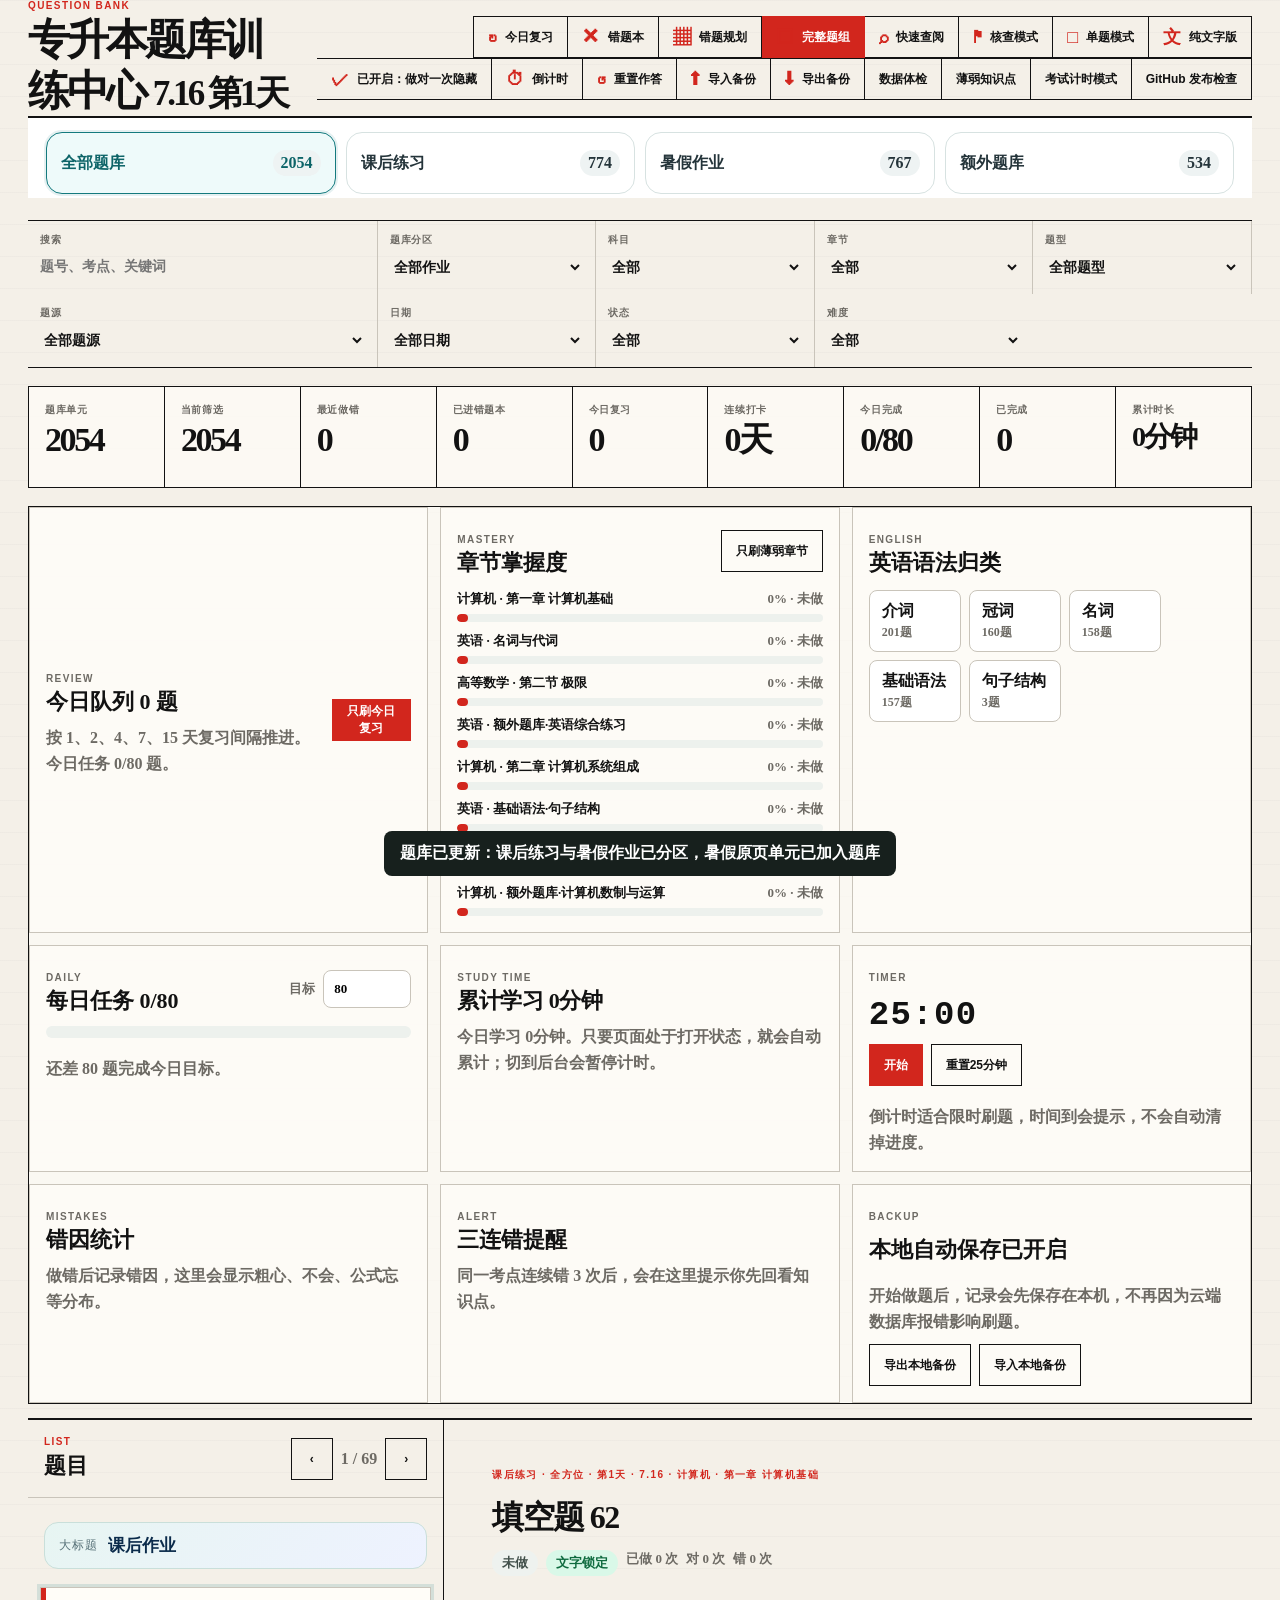
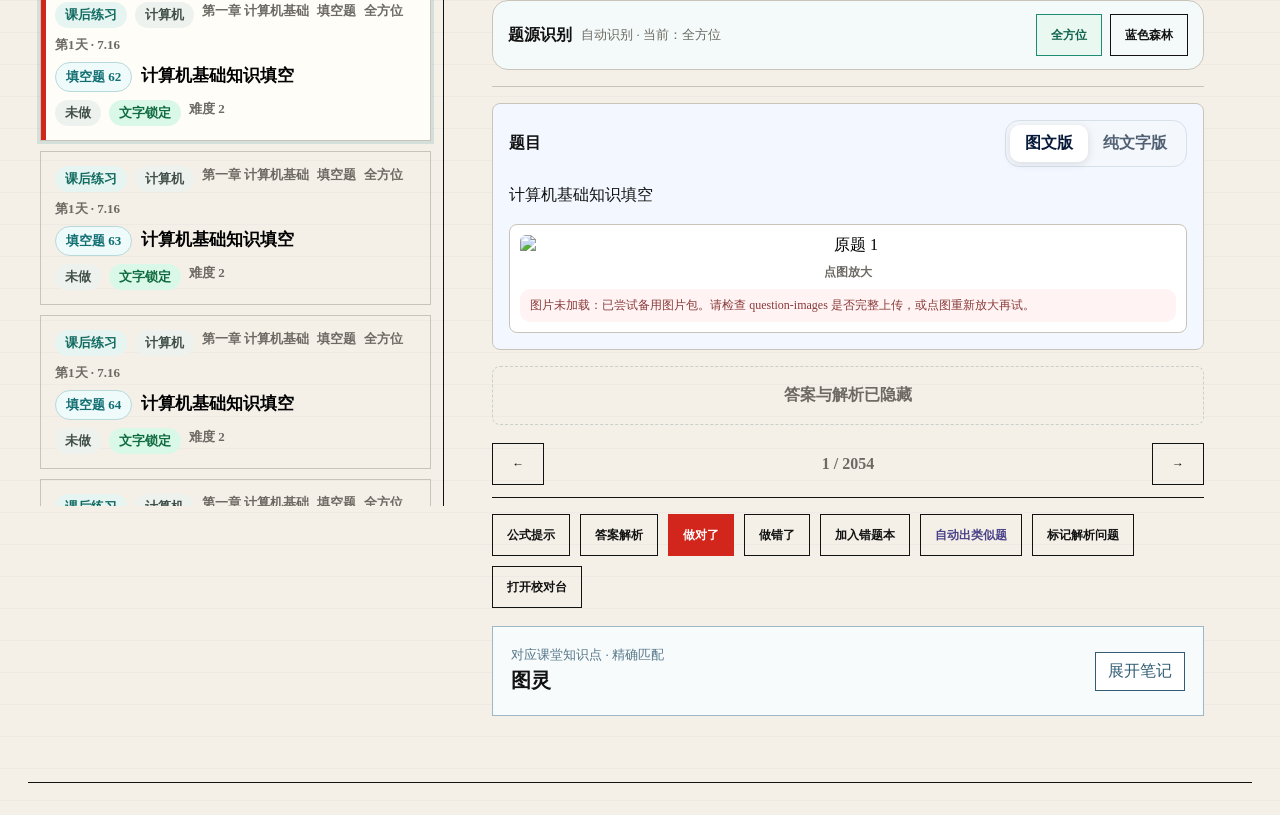
==== commit 1a8111f9: "Add files via upload" ====
--- a/index.html
+++ b/index.html
@@ -4,9 +4,9 @@
   <meta charset="utf-8">
   <meta name="viewport" content="width=device-width, initial-scale=1">
   <meta name="theme-color" content="#147a7e">
-  <title>专升本题库训练中心｜v66 全方位完整套题版</title>
+  <title>专升本题库训练中心｜v69 乱码安全修复版</title>
   <link rel="manifest" href="manifest.webmanifest">
-  <link rel="stylesheet" href="styles.css?v=20260801-v66">
+  <link rel="stylesheet" href="styles.css?v=20260803-v69">
   <link rel="stylesheet" href="math-prerender.css?v=20260729-v57">
 </head>
 <body>
@@ -276,7 +276,7 @@
     <div class="quick-browse-backdrop" data-complete-close></div>
     <section class="quick-browse-sheet complete-sets-sheet" role="dialog" aria-modal="true" aria-labelledby="completeSetsTitle">
       <header class="quick-browse-head">
-        <div><p class="eyebrow">Complete Sets</p><h2 id="completeSetsTitle">蓝色森林完整题组分区</h2></div>
+        <div><p class="eyebrow">Complete Sets</p><h2 id="completeSetsTitle">完整题组分区</h2></div>
         <button class="small-button" id="completeSetsCloseButton" type="button" aria-label="关闭">×</button>
       </header>
       <div class="complete-sets-intro"><strong>只收完整上传的整套资料</strong><span>先分“课后练习 / 暑假作业”，再按数学、计算机、英语查看。重复题共用作答记录，不会生成两份进度。</span></div>
@@ -304,6 +304,22 @@
       </div>
       <div class="quick-browse-summary" id="quickBrowseSummary"></div>
       <div class="quick-browse-content" id="quickBrowseContent"></div>
+    </section>
+  </div>
+
+  <div class="quick-browse-modal complete-text-modal" id="completeTextModal" hidden>
+    <div class="quick-browse-backdrop" data-complete-text-close></div>
+    <section class="quick-browse-sheet complete-text-sheet" role="dialog" aria-modal="true" aria-labelledby="completeTextTitle">
+      <header class="quick-browse-head complete-text-head">
+        <div><p class="eyebrow">Pure Text Paper</p><h2 id="completeTextTitle">完整纯文字版</h2><p id="completeTextMeta"></p></div>
+        <div class="complete-text-head-actions"><button class="secondary-button" id="completeTextPrintButton" type="button">打印 / 保存PDF</button><button class="small-button" id="completeTextCloseButton" type="button" aria-label="关闭">×</button></div>
+      </header>
+      <div class="complete-text-tools">
+        <div id="completeTextTypeTabs" class="complete-text-type-tabs"></div>
+        <label class="field"><span>本套内查找</span><input id="completeTextSearchInput" type="search" placeholder="输入题号或关键词"></label>
+      </div>
+      <aside class="complete-text-toc" id="completeTextToc"></aside>
+      <main class="complete-text-content" id="completeTextContent"></main>
     </section>
   </div>
 
@@ -327,8 +343,10 @@
   <script src="homework-answers-v65.js?v=20260801-v65"></script>
   <script src="image-pack-qfw-v66.js?v=20260801-v66"></script>
   <script src="qfw-complete-v66.js?v=20260801-v66"></script>
+  <script src="complete-text-v68.js?v=20260803-v68"></script>
+  <script src="complete-text-v69-safety-fix.js?v=20260803-v69"></script>
   <script src="word-data.js?v=20260730-personal-phrases"></script>
-  <script src="app.js?v=20260801-v66-qfw-complete-sets"></script>
+  <script src="app.js?v=20260803-v69-garbled-safety"></script>
   <script src="knowledge-link-data.js?v=20260731-linked"></script>
   <script src="knowledge-links.js?v=20260731-linked"></script>
   <script src="core-batch2.js?v=20260731-batch2"></script>
--- a/styles.css
+++ b/styles.css
@@ -2363,3 +2363,23 @@
 .analysis-pdf-card{display:grid;gap:10px;margin-top:12px;padding:14px;border:1px solid var(--line);background:var(--panel);border-radius:14px}
 .analysis-pdf-card .answer-pdf-button{width:max-content;max-width:100%}
 @media(max-width:640px){.complete-set-card-actions{display:grid;grid-template-columns:1fr 1fr}.complete-set-card-actions>*{width:100%}.analysis-pdf-card .answer-pdf-button{width:100%}.complete-answer-ready{font-size:.78rem}}
+
+
+/* v67 完整纯文字版重构 */
+.pure-text-paper-head{display:flex;align-items:center;justify-content:space-between;gap:12px;margin:0 0 20px;padding-bottom:12px;border-bottom:2px solid #172033}.pure-text-paper-head span{font-family:Georgia,"Noto Serif SC",serif;font-size:18px;font-weight:800}.pure-text-paper-head b{padding:5px 10px;border:1px solid #aeb7c2;background:#fff;font-size:13px}.paper-stem-line{margin:0 0 8px}.complete-text-modal{z-index:140}.complete-text-sheet{width:min(1240px,98vw);height:min(94vh,1020px);max-height:94vh;display:grid;grid-template-columns:230px 1fr;grid-template-rows:auto auto 1fr;background:#f6f3ec}.complete-text-head{grid-column:1/-1}.complete-text-head p{margin:3px 0 0;color:#6d6a64;font-size:13px}.complete-text-head-actions{display:flex;gap:8px;align-items:center}.complete-text-tools{grid-column:1/-1;display:grid;grid-template-columns:1fr minmax(260px,.45fr);gap:12px;padding:12px 20px;border-bottom:1px solid #c9c4ba;background:#fffdf8}.complete-text-type-tabs{display:flex;gap:8px;overflow-x:auto}.complete-text-type-tab{display:flex;align-items:center;gap:7px;white-space:nowrap;padding:9px 12px;border:1px solid #9a958d;background:#fffdf8;font-weight:800}.complete-text-type-tab small{padding:1px 6px;background:#ece8df}.complete-text-type-tab.active{background:#121212;color:#fff}.complete-text-toc{overflow:auto;padding:16px;border-right:1px solid #c9c4ba;background:#eee9df}.complete-text-toc a{display:flex;justify-content:space-between;gap:8px;padding:11px 8px;border-bottom:1px solid #c9c4ba;color:#121212;text-decoration:none}.complete-text-toc span{font-size:12px;color:#6d6a64}.complete-text-content{overflow:auto;padding:28px 38px 80px;background:#fffdf8;scroll-behavior:smooth}.paper-section{max-width:900px;margin:0 auto 42px}.paper-section>h3{position:sticky;top:-28px;z-index:2;margin:0 0 24px;padding:15px 0 11px;border-bottom:3px double #121212;background:#fffdf8;font-family:Georgia,"Noto Serif SC",serif;font-size:25px}.paper-question{margin:0 0 28px;padding:0 0 26px;border-bottom:1px solid #bbb5aa;break-inside:avoid}.paper-question>header{display:flex;align-items:center;gap:9px;margin-bottom:14px}.paper-number{font-family:Georgia,serif;font-size:22px;font-weight:800}.paper-type{padding:3px 8px;background:#ece8df;font-size:12px}.paper-question header em{margin-left:auto;color:#777;font-size:12px;font-style:normal}.paper-stem{font-size:20px;line-height:1.75;font-weight:600}.paper-options{list-style:none;margin:16px 0 0;padding:0;display:grid;grid-template-columns:1fr;gap:10px}.paper-options li{display:grid;grid-template-columns:32px 1fr;gap:7px;padding:12px 15px;border:1px solid #c9c4ba;background:#fff;font-size:17px;line-height:1.55}.paper-answer-line{height:46px;margin-top:15px;border-bottom:1px solid #121212}.paper-page-unit h4{margin:0 0 12px;font-size:20px}.paper-page-note{display:grid;gap:4px;margin:0 0 14px;padding:12px 14px;border-left:4px solid #d2261d;background:#fff0ed}.paper-page-note span{font-size:13px;color:#6d6a64}.paper-page-unit .question-images{margin-top:0}.paper-page-unit .question-image-card{border-radius:0}.complete-text-button{border-color:#5d48d8!important;color:#4c3aae!important}.complete-set-card-actions{flex-wrap:wrap}
+@media(max-width:760px){.complete-text-sheet{width:100vw;height:100dvh;max-height:100dvh;grid-template-columns:1fr;grid-template-rows:auto auto auto 1fr}.complete-text-tools{grid-template-columns:1fr;padding:10px 12px}.complete-text-toc{display:flex;gap:8px;overflow-x:auto;padding:8px 12px;border-right:0;border-bottom:1px solid #c9c4ba}.complete-text-toc a{min-width:max-content;border:1px solid #c9c4ba;padding:8px 10px}.complete-text-content{padding:20px 16px 70px}.paper-section>h3{top:-20px;font-size:21px}.paper-stem{font-size:18px}.paper-options li{font-size:16px}.complete-text-head-actions #completeTextPrintButton{display:none}}
+@media print{body>*{display:none!important}.complete-text-modal,.complete-text-modal .complete-text-sheet,.complete-text-content{display:block!important;position:static!important;width:auto!important;height:auto!important;max-height:none!important;overflow:visible!important;background:#fff!important}.complete-text-head,.complete-text-tools,.complete-text-toc,.quick-browse-backdrop{display:none!important}.complete-text-content{padding:0!important}.paper-section>h3{position:static!important}.paper-question{break-inside:avoid}.paper-page-note{display:none}.paper-page-unit .question-images{display:block!important}}
+
+/* v68：纯文字为主，原题图折叠为辅助核对 */
+.paper-source-assist{margin-top:18px;border-top:1px dashed #c8d4df;padding-top:12px}
+.paper-source-assist>summary{cursor:pointer;color:#526579;font-weight:700;list-style:none}
+.paper-source-assist>summary::-webkit-details-marker{display:none}
+.paper-source-assist>summary::before{content:"＋";display:inline-block;margin-right:7px}
+.paper-source-assist[open]>summary::before{content:"－"}
+.paper-source-assist .question-images{margin-top:12px}
+
+/* v69 乱码安全修复 */
+.complete-text-pending{margin:.65rem 0;padding:.55rem .75rem;border:1px solid #d69a66;border-radius:.75rem;background:#fff6e8;color:#8b4a14;font-weight:700}
+.complete-set-card.text-pending{border-color:#d7aa78}
+.paper-text-pending .paper-page-note{border-color:#d69a66;background:#fff7ec}
+.paper-text-pending .paper-page-note strong{color:#8b4a14}
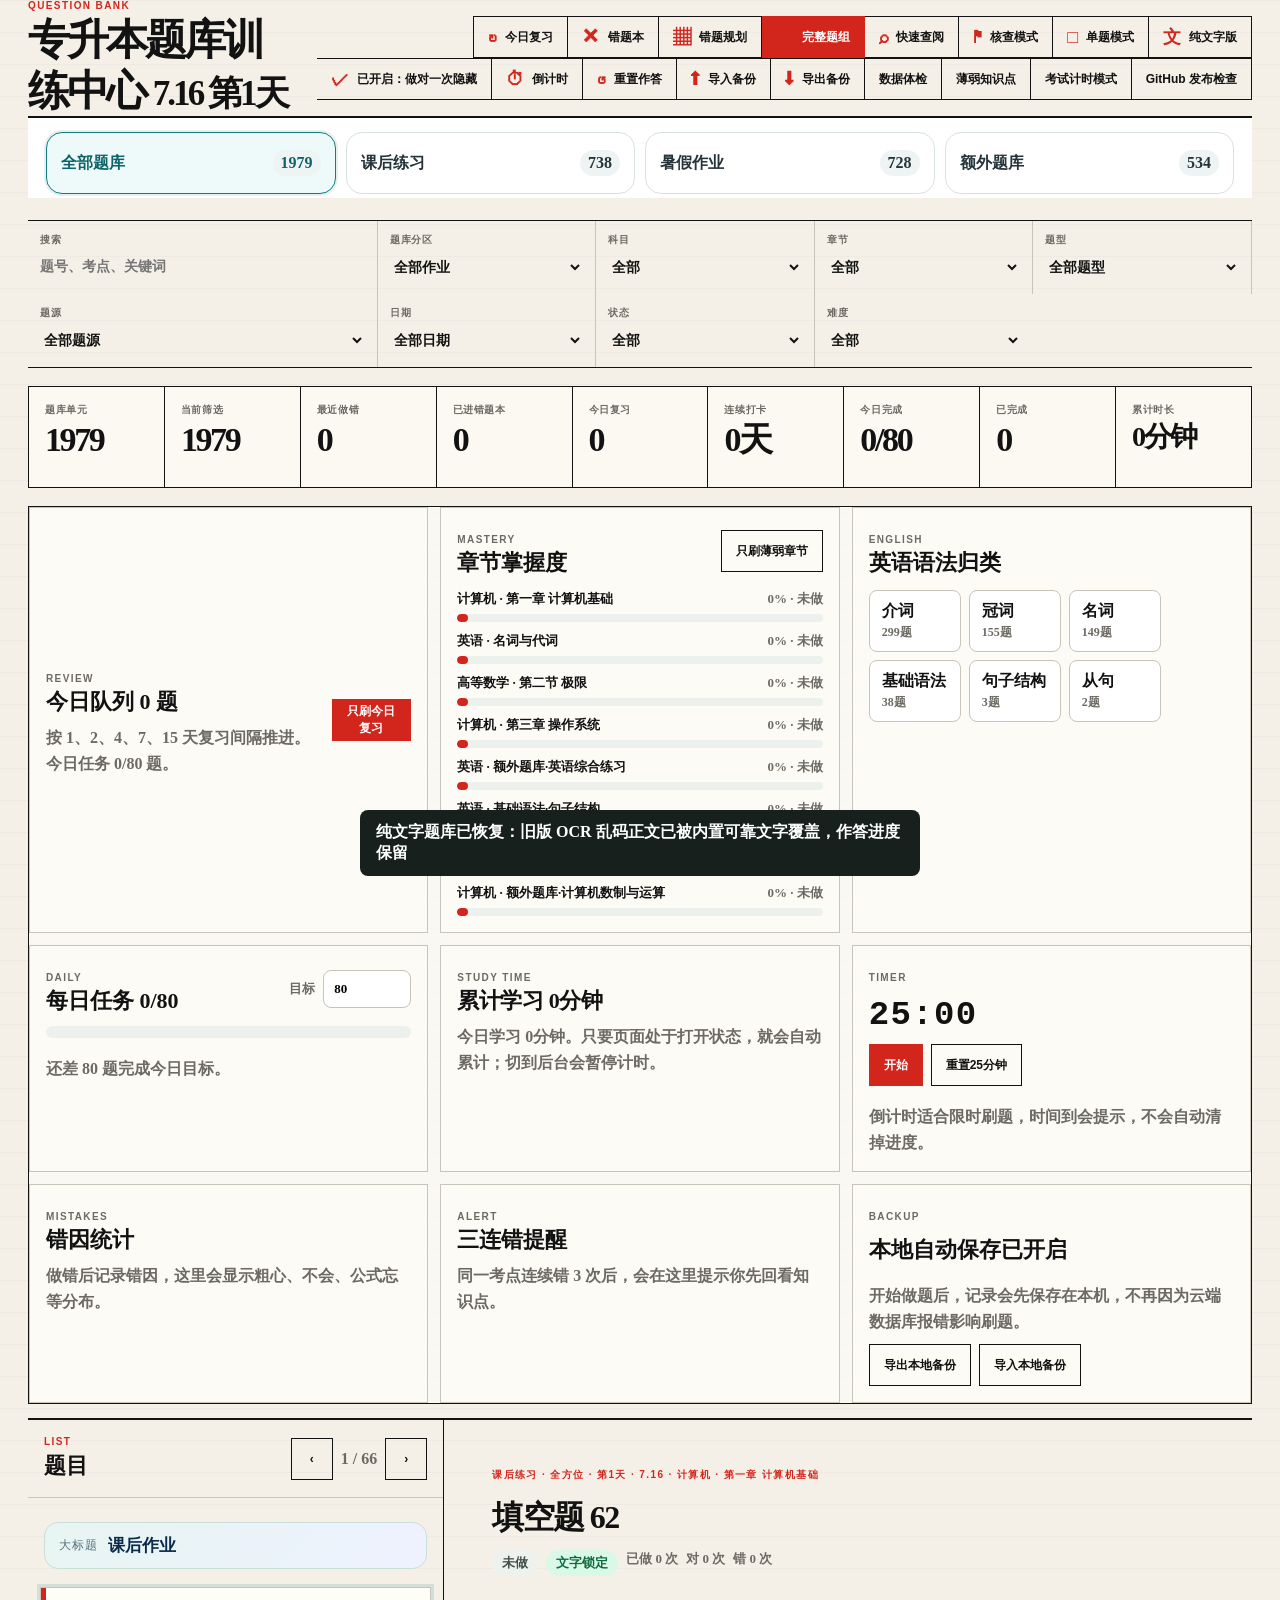
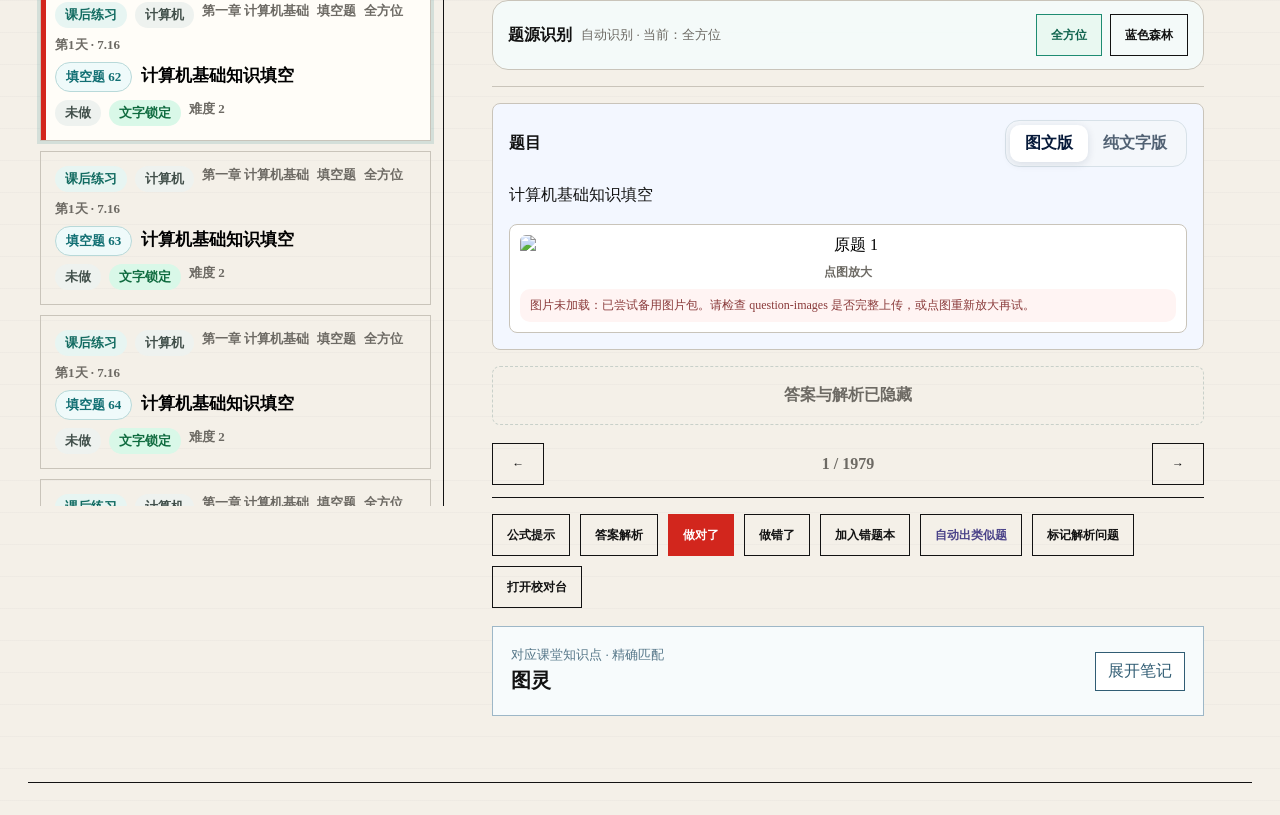
==== commit d998043b: "Add files via upload" ====
--- a/index.html
+++ b/index.html
@@ -4,9 +4,9 @@
   <meta charset="utf-8">
   <meta name="viewport" content="width=device-width, initial-scale=1">
   <meta name="theme-color" content="#147a7e">
-  <title>专升本题库训练中心｜v69 乱码安全修复版</title>
-  <link rel="manifest" href="manifest.webmanifest">
-  <link rel="stylesheet" href="styles.css?v=20260803-v69">
+  <title>专升本题库训练中心｜v66 全方位完整套题版</title>
+  <link rel="manifest" href="manifest.webmanifest?v=20260805-v77">
+  <link rel="stylesheet" href="styles.css?v=20260805-v77">
   <link rel="stylesheet" href="math-prerender.css?v=20260729-v57">
 </head>
 <body>
@@ -325,31 +325,33 @@
 
   <input id="backupFileInput" type="file" accept=".json,application/json" hidden>
 
-  <script src="math-render-cache.js?v=20260727-v51"></script>
-  <script src="core.js?v=20260801-v62"></script>
-  <script src="image-pack-summer.js"></script>
-  <script src="image-pack-homework-v54.js"></script>
-  <script src="image-pack-homework-v55.js"></script>
-  <script src="image-pack-homework-v57.js"></script>
-  <script src="image-pack-homework-v59.js"></script>
-  <script src="image-pack-homework-v64.js?v=20260801-v64"></script>
-  <script src="image-pack-bf-math-function.js"></script>
-  <script src="question-bank-data.js?v=20260801-v62-summer-continuation-pages"></script>
-  <script src="summer-complete-v60.js?v=20260801-v60"></script>
-  <script src="summer-group-fix-v61.js?v=20260801-v61"></script>
-  <script src="summer-continuation-v62.js?v=20260801-v62"></script>
-  <script src="assignment-zone-v63.js?v=20260801-v63"></script>
-  <script src="homework-continuation-v64.js?v=20260801-v64"></script>
-  <script src="homework-answers-v65.js?v=20260801-v65"></script>
-  <script src="image-pack-qfw-v66.js?v=20260801-v66"></script>
-  <script src="qfw-complete-v66.js?v=20260801-v66"></script>
-  <script src="complete-text-v68.js?v=20260803-v68"></script>
-  <script src="complete-text-v69-safety-fix.js?v=20260803-v69"></script>
-  <script src="word-data.js?v=20260730-personal-phrases"></script>
-  <script src="app.js?v=20260803-v69-garbled-safety"></script>
-  <script src="knowledge-link-data.js?v=20260731-linked"></script>
-  <script src="knowledge-links.js?v=20260731-linked"></script>
-  <script src="core-batch2.js?v=20260731-batch2"></script>
-  <script src="core-batch3.js?v=20260731-batch3"></script>
+  <script src="math-render-cache-v77.js?v=20260805-v77"></script>
+  <script src="core.js?v=20260805-v77"></script>
+  <script src="image-pack-summer.js?v=20260805-v77"></script>
+  <script src="image-pack-homework-v54.js?v=20260805-v77"></script>
+  <script src="image-pack-homework-v55.js?v=20260805-v77"></script>
+  <script src="image-pack-homework-v57.js?v=20260805-v77"></script>
+  <script src="image-pack-homework-v59.js?v=20260805-v77"></script>
+  <script src="image-pack-homework-v64.js?v=20260805-v77"></script>
+  <script src="image-pack-bf-math-function.js?v=20260805-v77"></script>
+  <script src="question-bank-data.js?v=20260805-v77"></script>
+  <script src="summer-complete-v60.js?v=20260805-v77"></script>
+  <script src="summer-group-fix-v61.js?v=20260805-v77"></script>
+  <script src="summer-continuation-v62.js?v=20260805-v77"></script>
+  <script src="assignment-zone-v63.js?v=20260805-v77"></script>
+  <script src="homework-continuation-v64.js?v=20260805-v77"></script>
+  <script src="homework-answers-v65.js?v=20260805-v77"></script>
+  <script src="image-pack-qfw-v66.js?v=20260805-v77"></script>
+  <script src="qfw-complete-v66.js?v=20260805-v77"></script>
+  <script src="homework-continuity-puretext-v74.js?v=20260805-v77"></script>
+  <script src="math-complete-puretext-v74.js?v=20260805-v77"></script>
+  <script src="english-complete-puretext-v75.js?v=20260805-v77"></script>
+  <script src="computer-complete-puretext-v76.js?v=20260805-v77"></script>
+  <script src="word-data.js?v=20260805-v77"></script>
+  <script src="app.js?v=20260805-v77"></script>
+  <script src="knowledge-link-data.js?v=20260805-v77"></script>
+  <script src="knowledge-links.js?v=20260805-v77"></script>
+  <script src="core-batch2.js?v=20260805-v77"></script>
+  <script src="core-batch3.js?v=20260805-v77"></script>
 </body>
 </html>
--- a/styles.css
+++ b/styles.css
@@ -2369,17 +2369,3 @@
 .pure-text-paper-head{display:flex;align-items:center;justify-content:space-between;gap:12px;margin:0 0 20px;padding-bottom:12px;border-bottom:2px solid #172033}.pure-text-paper-head span{font-family:Georgia,"Noto Serif SC",serif;font-size:18px;font-weight:800}.pure-text-paper-head b{padding:5px 10px;border:1px solid #aeb7c2;background:#fff;font-size:13px}.paper-stem-line{margin:0 0 8px}.complete-text-modal{z-index:140}.complete-text-sheet{width:min(1240px,98vw);height:min(94vh,1020px);max-height:94vh;display:grid;grid-template-columns:230px 1fr;grid-template-rows:auto auto 1fr;background:#f6f3ec}.complete-text-head{grid-column:1/-1}.complete-text-head p{margin:3px 0 0;color:#6d6a64;font-size:13px}.complete-text-head-actions{display:flex;gap:8px;align-items:center}.complete-text-tools{grid-column:1/-1;display:grid;grid-template-columns:1fr minmax(260px,.45fr);gap:12px;padding:12px 20px;border-bottom:1px solid #c9c4ba;background:#fffdf8}.complete-text-type-tabs{display:flex;gap:8px;overflow-x:auto}.complete-text-type-tab{display:flex;align-items:center;gap:7px;white-space:nowrap;padding:9px 12px;border:1px solid #9a958d;background:#fffdf8;font-weight:800}.complete-text-type-tab small{padding:1px 6px;background:#ece8df}.complete-text-type-tab.active{background:#121212;color:#fff}.complete-text-toc{overflow:auto;padding:16px;border-right:1px solid #c9c4ba;background:#eee9df}.complete-text-toc a{display:flex;justify-content:space-between;gap:8px;padding:11px 8px;border-bottom:1px solid #c9c4ba;color:#121212;text-decoration:none}.complete-text-toc span{font-size:12px;color:#6d6a64}.complete-text-content{overflow:auto;padding:28px 38px 80px;background:#fffdf8;scroll-behavior:smooth}.paper-section{max-width:900px;margin:0 auto 42px}.paper-section>h3{position:sticky;top:-28px;z-index:2;margin:0 0 24px;padding:15px 0 11px;border-bottom:3px double #121212;background:#fffdf8;font-family:Georgia,"Noto Serif SC",serif;font-size:25px}.paper-question{margin:0 0 28px;padding:0 0 26px;border-bottom:1px solid #bbb5aa;break-inside:avoid}.paper-question>header{display:flex;align-items:center;gap:9px;margin-bottom:14px}.paper-number{font-family:Georgia,serif;font-size:22px;font-weight:800}.paper-type{padding:3px 8px;background:#ece8df;font-size:12px}.paper-question header em{margin-left:auto;color:#777;font-size:12px;font-style:normal}.paper-stem{font-size:20px;line-height:1.75;font-weight:600}.paper-options{list-style:none;margin:16px 0 0;padding:0;display:grid;grid-template-columns:1fr;gap:10px}.paper-options li{display:grid;grid-template-columns:32px 1fr;gap:7px;padding:12px 15px;border:1px solid #c9c4ba;background:#fff;font-size:17px;line-height:1.55}.paper-answer-line{height:46px;margin-top:15px;border-bottom:1px solid #121212}.paper-page-unit h4{margin:0 0 12px;font-size:20px}.paper-page-note{display:grid;gap:4px;margin:0 0 14px;padding:12px 14px;border-left:4px solid #d2261d;background:#fff0ed}.paper-page-note span{font-size:13px;color:#6d6a64}.paper-page-unit .question-images{margin-top:0}.paper-page-unit .question-image-card{border-radius:0}.complete-text-button{border-color:#5d48d8!important;color:#4c3aae!important}.complete-set-card-actions{flex-wrap:wrap}
 @media(max-width:760px){.complete-text-sheet{width:100vw;height:100dvh;max-height:100dvh;grid-template-columns:1fr;grid-template-rows:auto auto auto 1fr}.complete-text-tools{grid-template-columns:1fr;padding:10px 12px}.complete-text-toc{display:flex;gap:8px;overflow-x:auto;padding:8px 12px;border-right:0;border-bottom:1px solid #c9c4ba}.complete-text-toc a{min-width:max-content;border:1px solid #c9c4ba;padding:8px 10px}.complete-text-content{padding:20px 16px 70px}.paper-section>h3{top:-20px;font-size:21px}.paper-stem{font-size:18px}.paper-options li{font-size:16px}.complete-text-head-actions #completeTextPrintButton{display:none}}
 @media print{body>*{display:none!important}.complete-text-modal,.complete-text-modal .complete-text-sheet,.complete-text-content{display:block!important;position:static!important;width:auto!important;height:auto!important;max-height:none!important;overflow:visible!important;background:#fff!important}.complete-text-head,.complete-text-tools,.complete-text-toc,.quick-browse-backdrop{display:none!important}.complete-text-content{padding:0!important}.paper-section>h3{position:static!important}.paper-question{break-inside:avoid}.paper-page-note{display:none}.paper-page-unit .question-images{display:block!important}}
-
-/* v68：纯文字为主，原题图折叠为辅助核对 */
-.paper-source-assist{margin-top:18px;border-top:1px dashed #c8d4df;padding-top:12px}
-.paper-source-assist>summary{cursor:pointer;color:#526579;font-weight:700;list-style:none}
-.paper-source-assist>summary::-webkit-details-marker{display:none}
-.paper-source-assist>summary::before{content:"＋";display:inline-block;margin-right:7px}
-.paper-source-assist[open]>summary::before{content:"－"}
-.paper-source-assist .question-images{margin-top:12px}
-
-/* v69 乱码安全修复 */
-.complete-text-pending{margin:.65rem 0;padding:.55rem .75rem;border:1px solid #d69a66;border-radius:.75rem;background:#fff6e8;color:#8b4a14;font-weight:700}
-.complete-set-card.text-pending{border-color:#d7aa78}
-.paper-text-pending .paper-page-note{border-color:#d69a66;background:#fff7ec}
-.paper-text-pending .paper-page-note strong{color:#8b4a14}
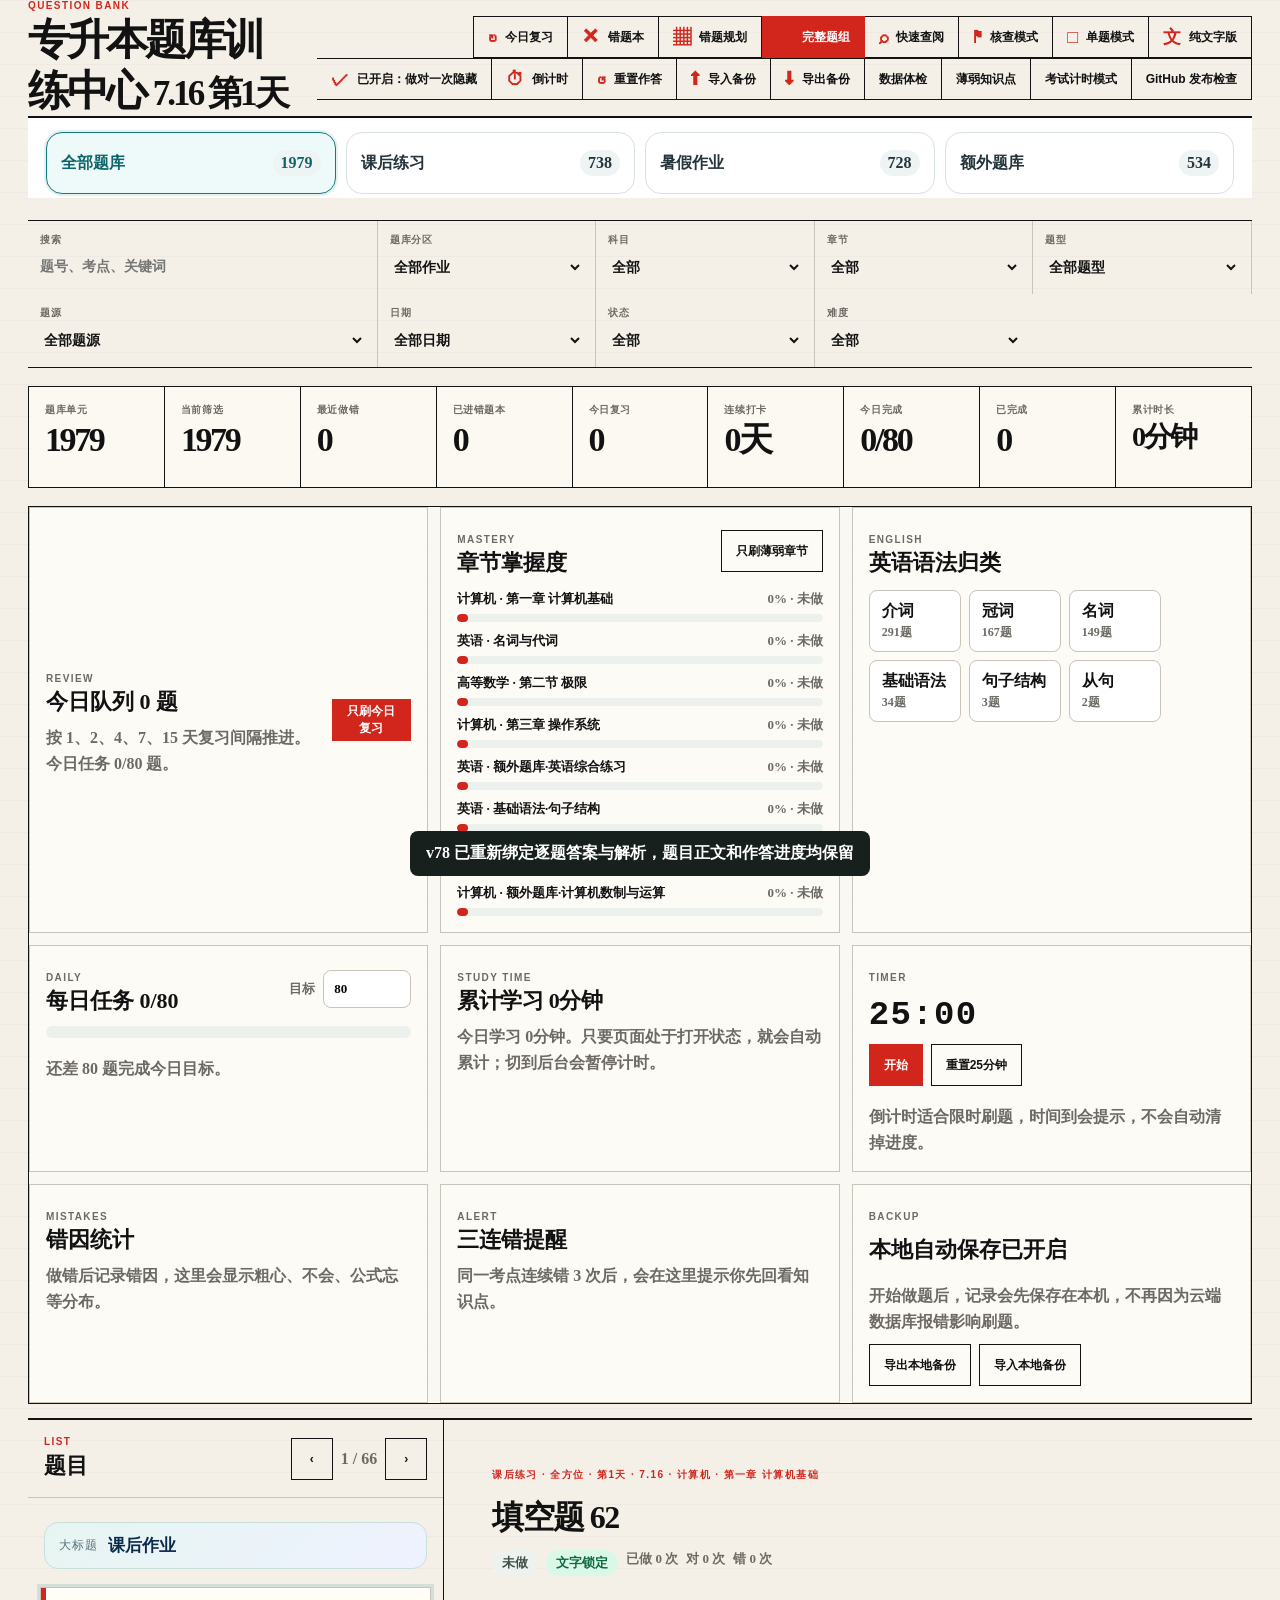
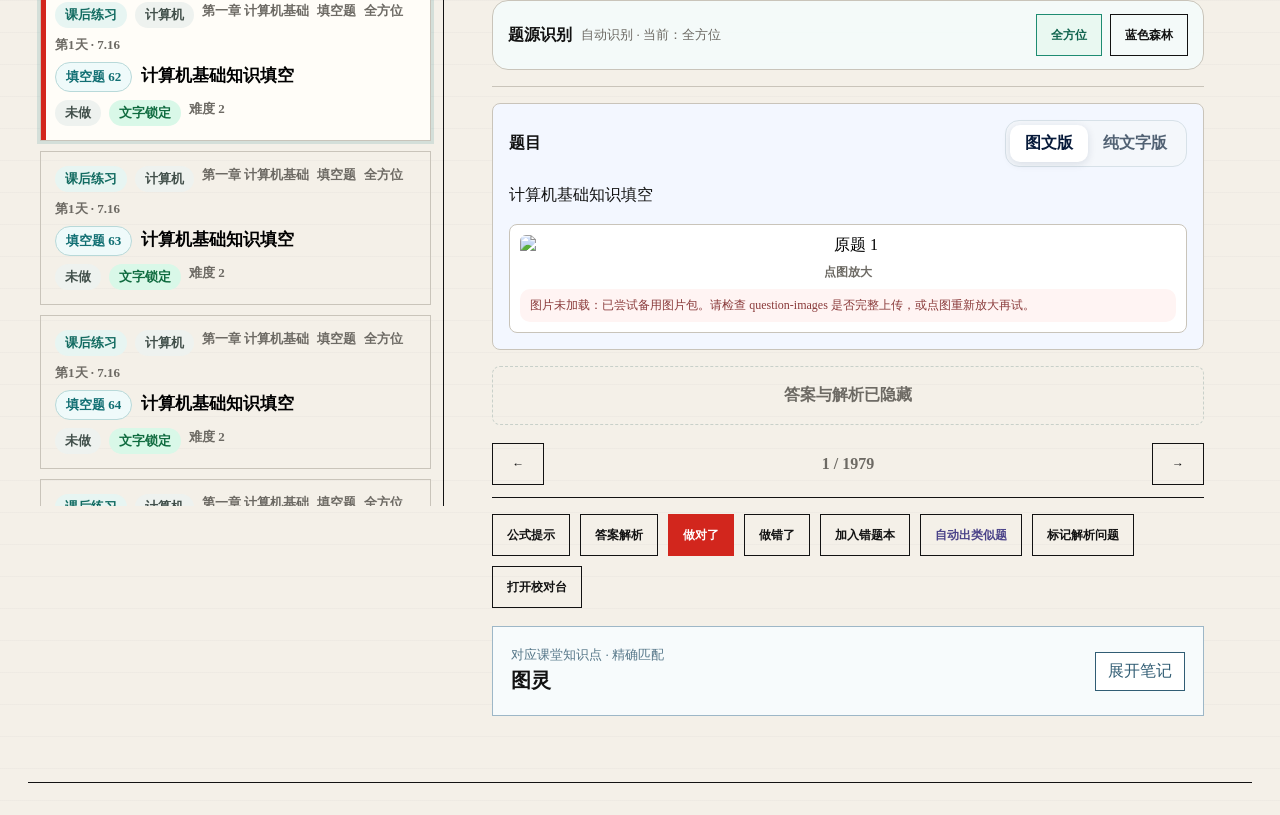
==== commit 52cc877b: "Add files via upload" ====
--- a/index.html
+++ b/index.html
@@ -5,8 +5,8 @@
   <meta name="viewport" content="width=device-width, initial-scale=1">
   <meta name="theme-color" content="#147a7e">
   <title>专升本题库训练中心｜v66 全方位完整套题版</title>
-  <link rel="manifest" href="manifest.webmanifest?v=20260805-v77">
-  <link rel="stylesheet" href="styles.css?v=20260805-v77">
+  <link rel="manifest" href="manifest.webmanifest?v=20260806-v78">
+  <link rel="stylesheet" href="styles.css?v=20260806-v78">
   <link rel="stylesheet" href="math-prerender.css?v=20260729-v57">
 </head>
 <body>
@@ -325,33 +325,34 @@
 
   <input id="backupFileInput" type="file" accept=".json,application/json" hidden>
 
-  <script src="math-render-cache-v77.js?v=20260805-v77"></script>
-  <script src="core.js?v=20260805-v77"></script>
-  <script src="image-pack-summer.js?v=20260805-v77"></script>
-  <script src="image-pack-homework-v54.js?v=20260805-v77"></script>
-  <script src="image-pack-homework-v55.js?v=20260805-v77"></script>
-  <script src="image-pack-homework-v57.js?v=20260805-v77"></script>
-  <script src="image-pack-homework-v59.js?v=20260805-v77"></script>
-  <script src="image-pack-homework-v64.js?v=20260805-v77"></script>
-  <script src="image-pack-bf-math-function.js?v=20260805-v77"></script>
-  <script src="question-bank-data.js?v=20260805-v77"></script>
-  <script src="summer-complete-v60.js?v=20260805-v77"></script>
-  <script src="summer-group-fix-v61.js?v=20260805-v77"></script>
-  <script src="summer-continuation-v62.js?v=20260805-v77"></script>
-  <script src="assignment-zone-v63.js?v=20260805-v77"></script>
-  <script src="homework-continuation-v64.js?v=20260805-v77"></script>
-  <script src="homework-answers-v65.js?v=20260805-v77"></script>
-  <script src="image-pack-qfw-v66.js?v=20260805-v77"></script>
-  <script src="qfw-complete-v66.js?v=20260805-v77"></script>
-  <script src="homework-continuity-puretext-v74.js?v=20260805-v77"></script>
-  <script src="math-complete-puretext-v74.js?v=20260805-v77"></script>
-  <script src="english-complete-puretext-v75.js?v=20260805-v77"></script>
-  <script src="computer-complete-puretext-v76.js?v=20260805-v77"></script>
-  <script src="word-data.js?v=20260805-v77"></script>
-  <script src="app.js?v=20260805-v77"></script>
-  <script src="knowledge-link-data.js?v=20260805-v77"></script>
-  <script src="knowledge-links.js?v=20260805-v77"></script>
-  <script src="core-batch2.js?v=20260805-v77"></script>
-  <script src="core-batch3.js?v=20260805-v77"></script>
+  <script src="math-render-cache-v77.js?v=20260806-v78"></script>
+  <script src="core.js?v=20260806-v78"></script>
+  <script src="image-pack-summer.js?v=20260806-v78"></script>
+  <script src="image-pack-homework-v54.js?v=20260806-v78"></script>
+  <script src="image-pack-homework-v55.js?v=20260806-v78"></script>
+  <script src="image-pack-homework-v57.js?v=20260806-v78"></script>
+  <script src="image-pack-homework-v59.js?v=20260806-v78"></script>
+  <script src="image-pack-homework-v64.js?v=20260806-v78"></script>
+  <script src="image-pack-bf-math-function.js?v=20260806-v78"></script>
+  <script src="question-bank-data.js?v=20260806-v78"></script>
+  <script src="summer-complete-v60.js?v=20260806-v78"></script>
+  <script src="summer-group-fix-v61.js?v=20260806-v78"></script>
+  <script src="summer-continuation-v62.js?v=20260806-v78"></script>
+  <script src="assignment-zone-v63.js?v=20260806-v78"></script>
+  <script src="homework-continuation-v64.js?v=20260806-v78"></script>
+  <script src="homework-answers-v65.js?v=20260806-v78"></script>
+  <script src="image-pack-qfw-v66.js?v=20260806-v78"></script>
+  <script src="qfw-complete-v66.js?v=20260806-v78"></script>
+  <script src="homework-continuity-puretext-v74.js?v=20260806-v78"></script>
+  <script src="math-complete-puretext-v74.js?v=20260806-v78"></script>
+  <script src="english-complete-puretext-v75.js?v=20260806-v78"></script>
+  <script src="computer-complete-puretext-v76.js?v=20260806-v78"></script>
+  <script src="answer-bindings-v78.js?v=20260806-v78"></script>
+  <script src="word-data.js?v=20260806-v78"></script>
+  <script src="app.js?v=20260806-v78"></script>
+  <script src="knowledge-link-data.js?v=20260806-v78"></script>
+  <script src="knowledge-links.js?v=20260806-v78"></script>
+  <script src="core-batch2.js?v=20260806-v78"></script>
+  <script src="core-batch3.js?v=20260806-v78"></script>
 </body>
 </html>
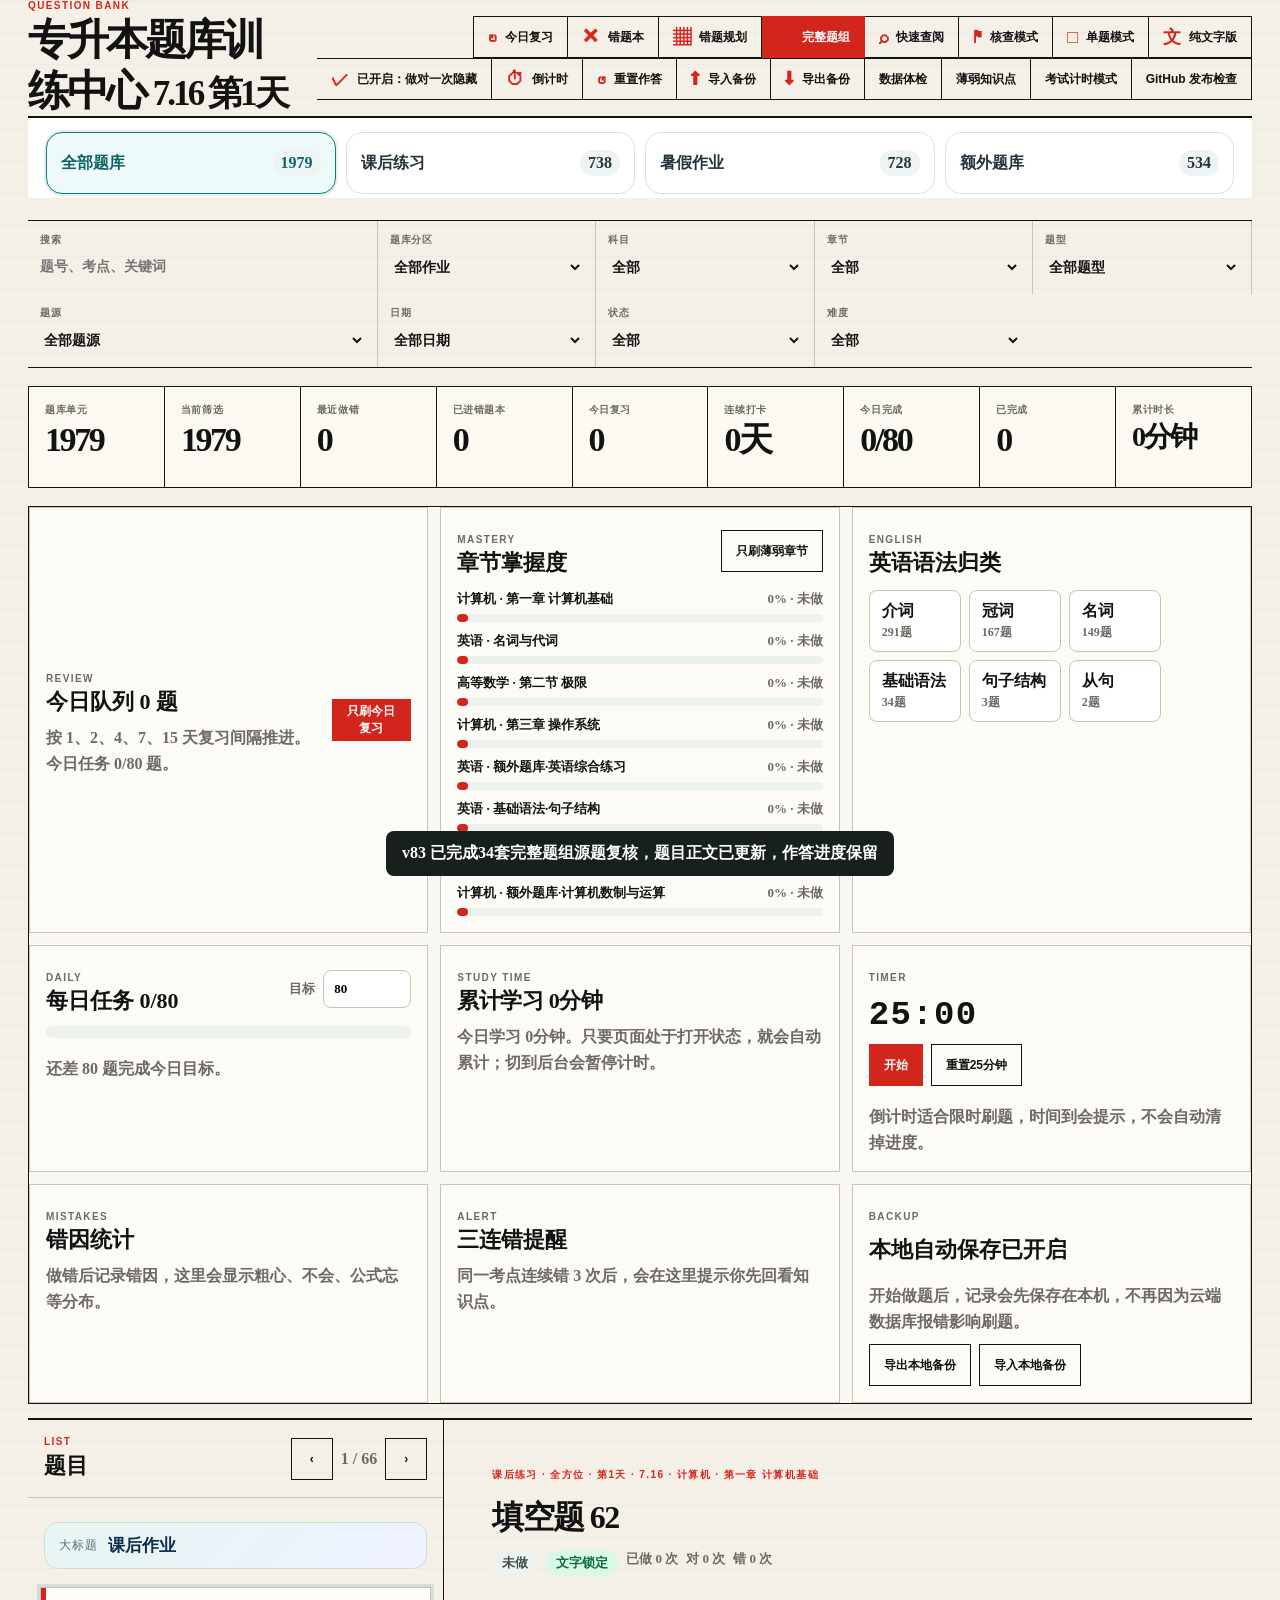
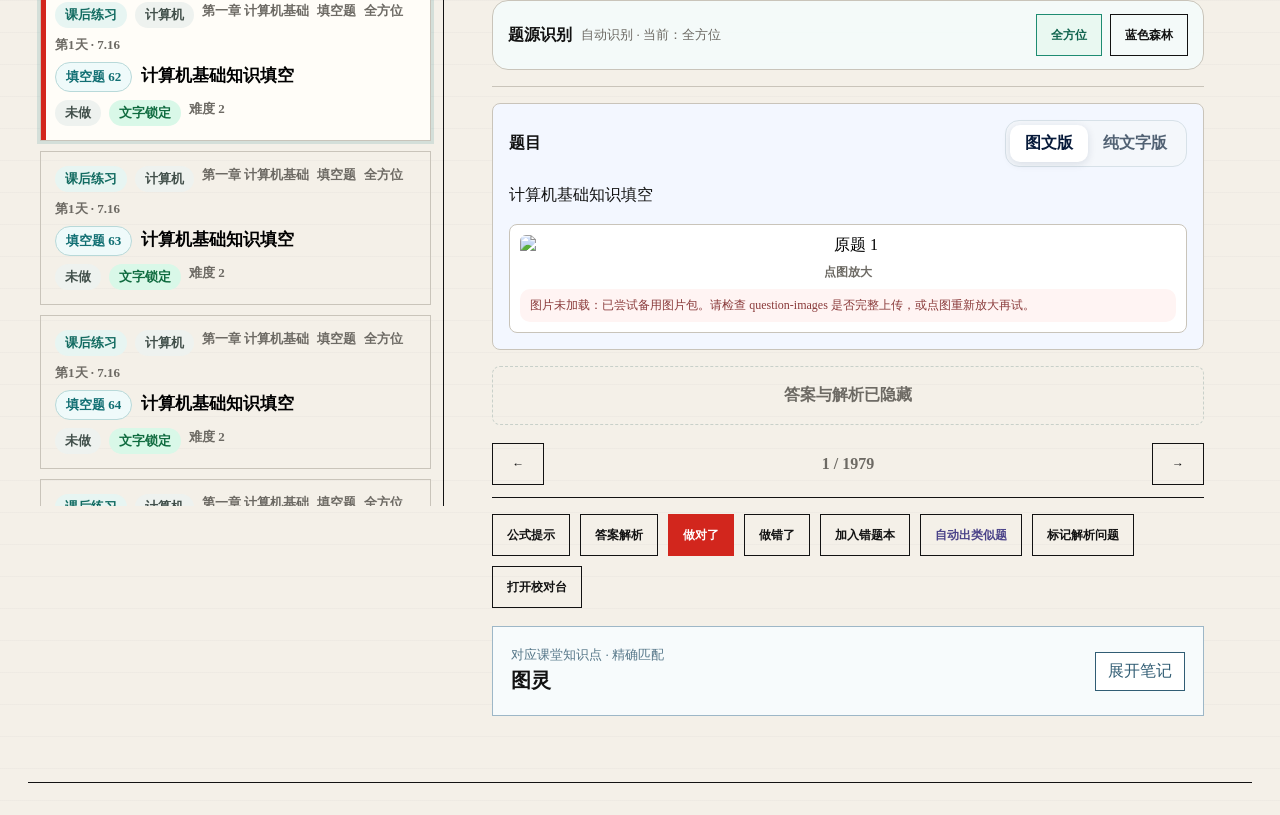
==== commit 980e2acf: "Add files via upload" ====
--- a/index.html
+++ b/index.html
@@ -5,8 +5,8 @@
   <meta name="viewport" content="width=device-width, initial-scale=1">
   <meta name="theme-color" content="#147a7e">
   <title>专升本题库训练中心｜v66 全方位完整套题版</title>
-  <link rel="manifest" href="manifest.webmanifest?v=20260806-v78">
-  <link rel="stylesheet" href="styles.css?v=20260806-v78">
+  <link rel="manifest" href="manifest.webmanifest?v=20260808-v84">
+  <link rel="stylesheet" href="styles.css?v=20260808-v84">
   <link rel="stylesheet" href="math-prerender.css?v=20260729-v57">
 </head>
 <body>
@@ -325,34 +325,32 @@
 
   <input id="backupFileInput" type="file" accept=".json,application/json" hidden>
 
-  <script src="math-render-cache-v77.js?v=20260806-v78"></script>
-  <script src="core.js?v=20260806-v78"></script>
-  <script src="image-pack-summer.js?v=20260806-v78"></script>
-  <script src="image-pack-homework-v54.js?v=20260806-v78"></script>
-  <script src="image-pack-homework-v55.js?v=20260806-v78"></script>
-  <script src="image-pack-homework-v57.js?v=20260806-v78"></script>
-  <script src="image-pack-homework-v59.js?v=20260806-v78"></script>
-  <script src="image-pack-homework-v64.js?v=20260806-v78"></script>
-  <script src="image-pack-bf-math-function.js?v=20260806-v78"></script>
-  <script src="question-bank-data.js?v=20260806-v78"></script>
-  <script src="summer-complete-v60.js?v=20260806-v78"></script>
-  <script src="summer-group-fix-v61.js?v=20260806-v78"></script>
-  <script src="summer-continuation-v62.js?v=20260806-v78"></script>
-  <script src="assignment-zone-v63.js?v=20260806-v78"></script>
-  <script src="homework-continuation-v64.js?v=20260806-v78"></script>
-  <script src="homework-answers-v65.js?v=20260806-v78"></script>
-  <script src="image-pack-qfw-v66.js?v=20260806-v78"></script>
-  <script src="qfw-complete-v66.js?v=20260806-v78"></script>
-  <script src="homework-continuity-puretext-v74.js?v=20260806-v78"></script>
-  <script src="math-complete-puretext-v74.js?v=20260806-v78"></script>
-  <script src="english-complete-puretext-v75.js?v=20260806-v78"></script>
-  <script src="computer-complete-puretext-v76.js?v=20260806-v78"></script>
-  <script src="answer-bindings-v78.js?v=20260806-v78"></script>
-  <script src="word-data.js?v=20260806-v78"></script>
-  <script src="app.js?v=20260806-v78"></script>
-  <script src="knowledge-link-data.js?v=20260806-v78"></script>
-  <script src="knowledge-links.js?v=20260806-v78"></script>
-  <script src="core-batch2.js?v=20260806-v78"></script>
-  <script src="core-batch3.js?v=20260806-v78"></script>
+  <script src="math-render-cache-v83.js?v=20260808-v84"></script>
+  <script src="asset-pack-index.js?v=20260808-v84"></script>
+  <script src="core.js?v=20260808-v84"></script>
+<script src="question-bank-data.js?v=20260808-v84"></script>
+  <script src="summer-complete-v60.js?v=20260808-v84"></script>
+  <script src="summer-group-fix-v61.js?v=20260808-v84"></script>
+  <script src="summer-continuation-v62.js?v=20260808-v84"></script>
+  <script src="assignment-zone-v63.js?v=20260808-v84"></script>
+  <script src="homework-continuation-v64.js?v=20260808-v84"></script>
+  <script src="homework-answers-v65.js?v=20260808-v84"></script>
+<script src="qfw-complete-v66.js?v=20260808-v84"></script>
+  <script src="homework-continuity-puretext-v74.js?v=20260808-v84"></script>
+  <script src="math-complete-puretext-v74.js?v=20260808-v84"></script>
+  <script src="english-complete-puretext-v75.js?v=20260808-v84"></script>
+  <script src="computer-complete-puretext-v76.js?v=20260808-v84"></script>
+  <script src="answer-bindings-v78.js?v=20260808-v84"></script>
+  <script src="math-limit-source-audit-v79.js?v=20260808-v84"></script>
+  <script src="complete-set-full-audit-v80.js?v=20260808-v84"></script>
+  <script src="math-display-fix-v81.js?v=20260808-v84"></script>
+  <script src="math-limit-source-correction-v82.js?v=20260808-v84"></script>
+  <script src="full-source-audit-v83.js?v=20260808-v84"></script>
+  <script src="word-data.js?v=20260808-v84"></script>
+  <script src="app.js?v=20260808-v84"></script>
+  <script src="knowledge-link-data.js?v=20260808-v84"></script>
+  <script src="knowledge-links.js?v=20260808-v84"></script>
+  <script src="core-batch2.js?v=20260808-v84"></script>
+  <script src="core-batch3.js?v=20260808-v84"></script>
 </body>
 </html>
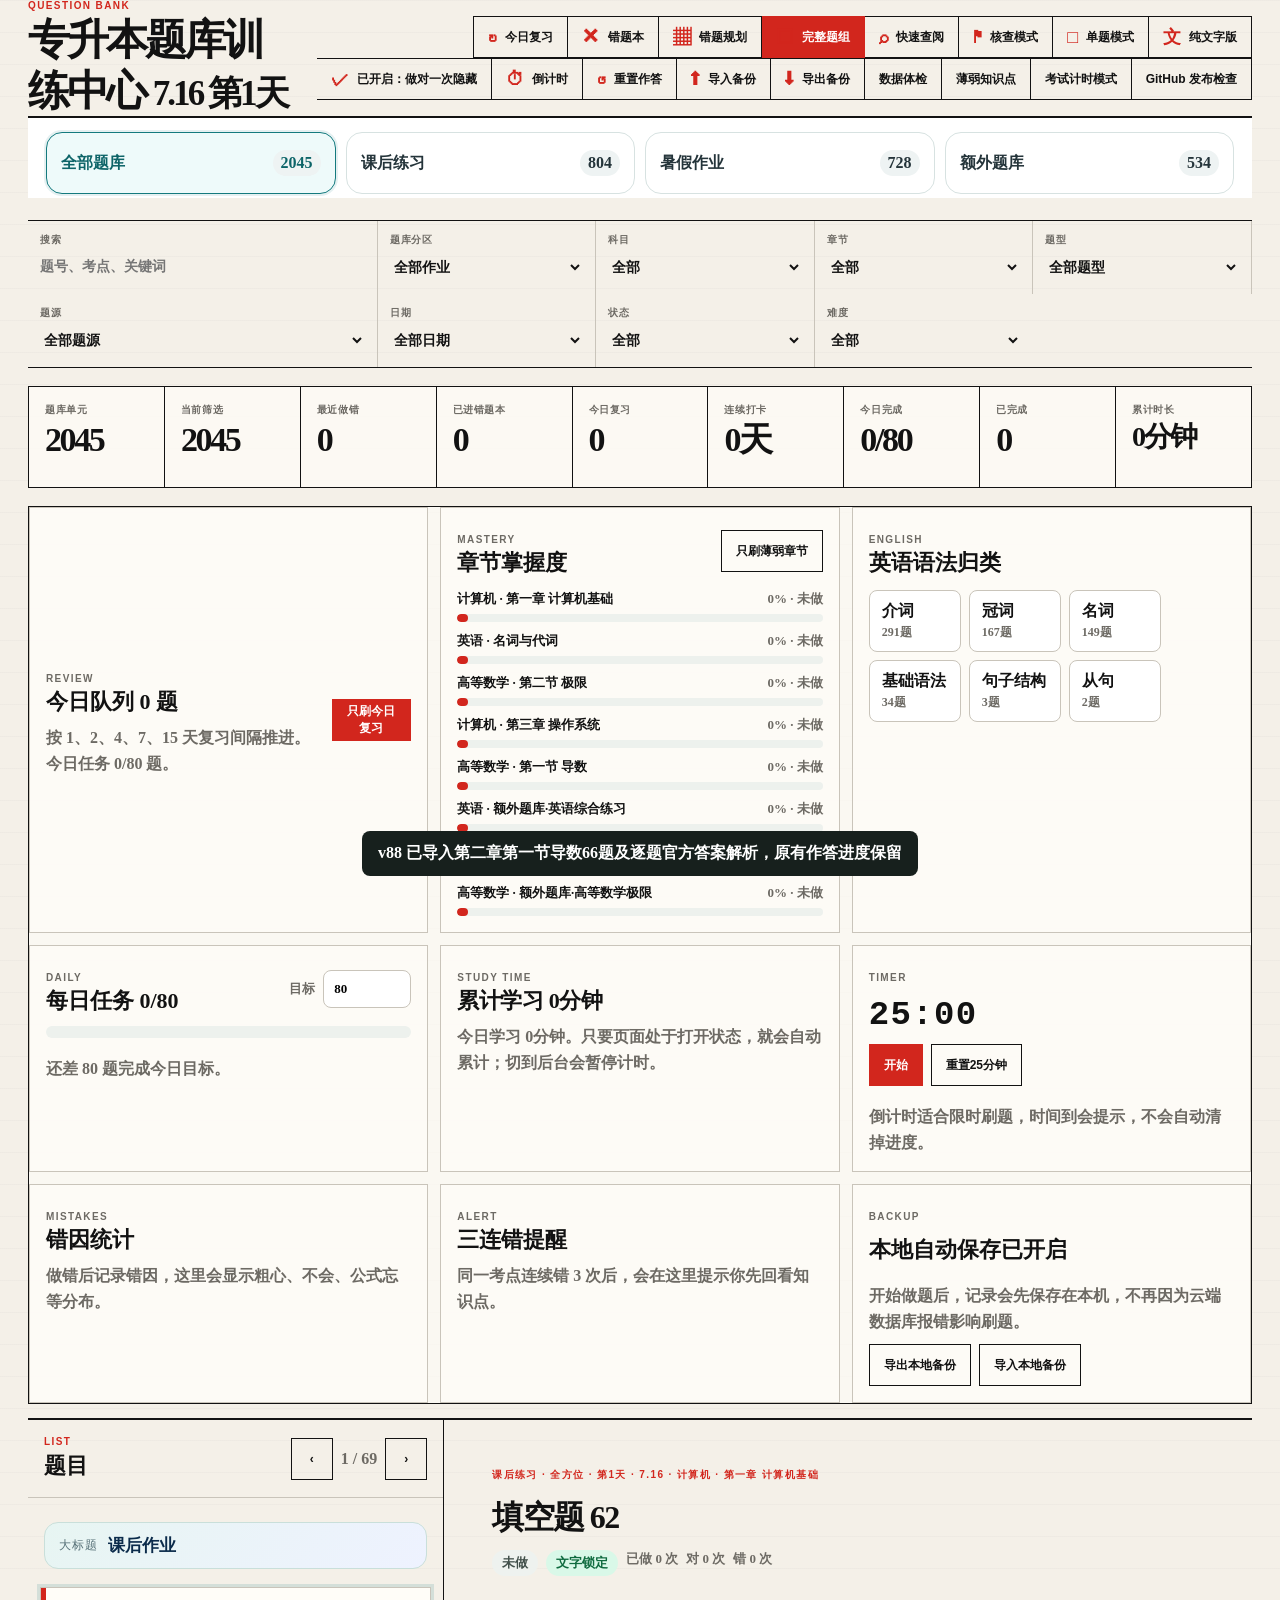
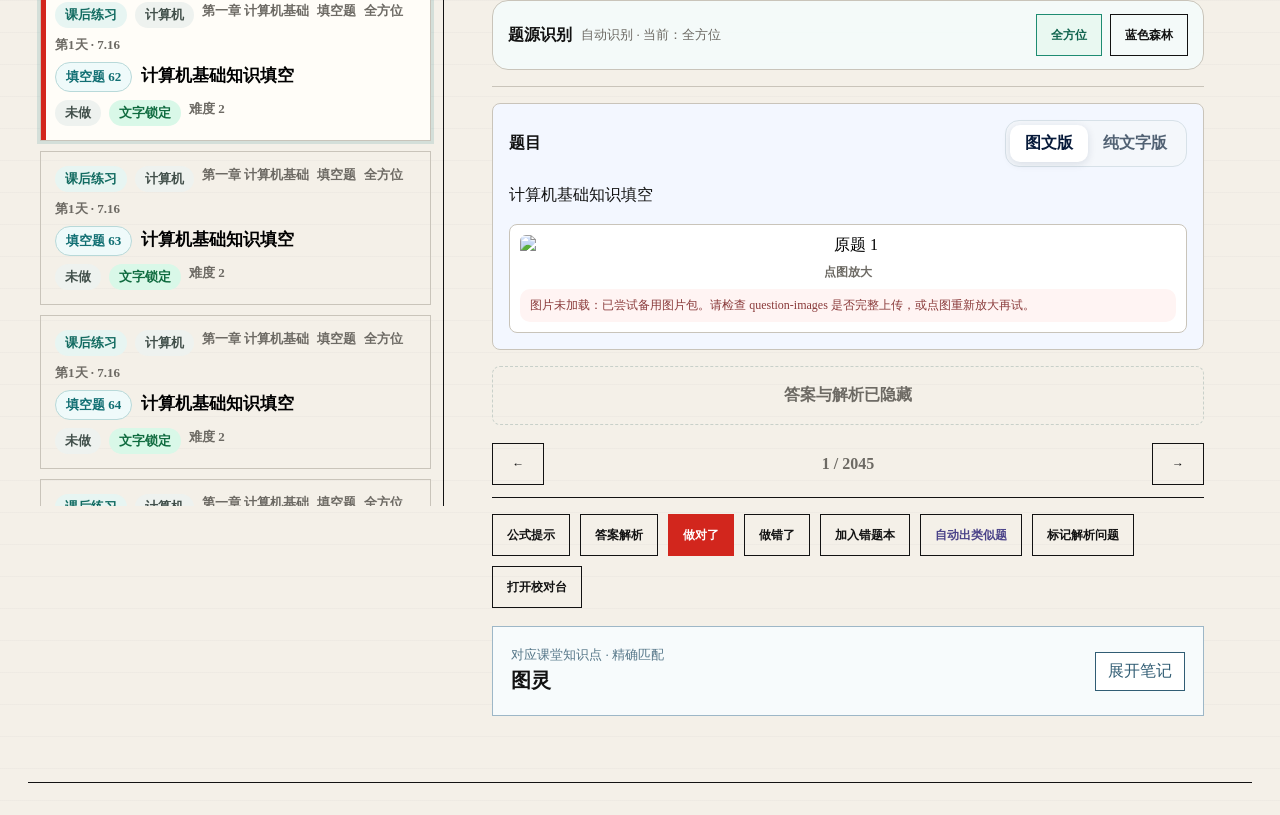
==== commit 46e3278e: "Add files via upload" ====
--- a/index.html
+++ b/index.html
@@ -5,9 +5,9 @@
   <meta name="viewport" content="width=device-width, initial-scale=1">
   <meta name="theme-color" content="#147a7e">
   <title>专升本题库训练中心｜v66 全方位完整套题版</title>
-  <link rel="manifest" href="manifest.webmanifest?v=20260808-v84">
-  <link rel="stylesheet" href="styles.css?v=20260808-v84">
-  <link rel="stylesheet" href="math-prerender.css?v=20260729-v57">
+  <link rel="manifest" href="manifest.webmanifest?v=20260810-v88">
+  <link rel="stylesheet" href="styles.css?v=20260810-v88">
+  <link rel="stylesheet" href="math-prerender.css?v=20260810-v88">
 </head>
 <body>
   <div class="app-shell">
@@ -325,32 +325,37 @@
 
   <input id="backupFileInput" type="file" accept=".json,application/json" hidden>
 
-  <script src="math-render-cache-v83.js?v=20260808-v84"></script>
-  <script src="asset-pack-index.js?v=20260808-v84"></script>
-  <script src="core.js?v=20260808-v84"></script>
-<script src="question-bank-data.js?v=20260808-v84"></script>
-  <script src="summer-complete-v60.js?v=20260808-v84"></script>
-  <script src="summer-group-fix-v61.js?v=20260808-v84"></script>
-  <script src="summer-continuation-v62.js?v=20260808-v84"></script>
-  <script src="assignment-zone-v63.js?v=20260808-v84"></script>
-  <script src="homework-continuation-v64.js?v=20260808-v84"></script>
-  <script src="homework-answers-v65.js?v=20260808-v84"></script>
-<script src="qfw-complete-v66.js?v=20260808-v84"></script>
-  <script src="homework-continuity-puretext-v74.js?v=20260808-v84"></script>
-  <script src="math-complete-puretext-v74.js?v=20260808-v84"></script>
-  <script src="english-complete-puretext-v75.js?v=20260808-v84"></script>
-  <script src="computer-complete-puretext-v76.js?v=20260808-v84"></script>
-  <script src="answer-bindings-v78.js?v=20260808-v84"></script>
-  <script src="math-limit-source-audit-v79.js?v=20260808-v84"></script>
-  <script src="complete-set-full-audit-v80.js?v=20260808-v84"></script>
-  <script src="math-display-fix-v81.js?v=20260808-v84"></script>
-  <script src="math-limit-source-correction-v82.js?v=20260808-v84"></script>
-  <script src="full-source-audit-v83.js?v=20260808-v84"></script>
-  <script src="word-data.js?v=20260808-v84"></script>
-  <script src="app.js?v=20260808-v84"></script>
-  <script src="knowledge-link-data.js?v=20260808-v84"></script>
-  <script src="knowledge-links.js?v=20260808-v84"></script>
-  <script src="core-batch2.js?v=20260808-v84"></script>
-  <script src="core-batch3.js?v=20260808-v84"></script>
+  <script src="math-render-cache-v83.js?v=20260810-v88"></script>
+  <script src="asset-pack-index.js?v=20260810-v88"></script>
+  <script src="core.js?v=20260810-v88"></script>
+<script src="question-bank-data.js?v=20260810-v88"></script>
+  <script src="summer-complete-v60.js?v=20260810-v88"></script>
+  <script src="summer-group-fix-v61.js?v=20260810-v88"></script>
+  <script src="summer-continuation-v62.js?v=20260810-v88"></script>
+  <script src="assignment-zone-v63.js?v=20260810-v88"></script>
+  <script src="homework-continuation-v64.js?v=20260810-v88"></script>
+  <script src="homework-answers-v65.js?v=20260810-v88"></script>
+<script src="qfw-complete-v66.js?v=20260810-v88"></script>
+  <script src="homework-continuity-puretext-v74.js?v=20260810-v88"></script>
+  <script src="math-complete-puretext-v74.js?v=20260810-v88"></script>
+  <script src="english-complete-puretext-v75.js?v=20260810-v88"></script>
+  <script src="computer-complete-puretext-v76.js?v=20260810-v88"></script>
+  <script src="answer-bindings-v78.js?v=20260810-v88"></script>
+  <script src="math-limit-source-audit-v79.js?v=20260810-v88"></script>
+  <script src="complete-set-full-audit-v80.js?v=20260810-v88"></script>
+  <script src="math-display-fix-v81.js?v=20260810-v88"></script>
+  <script src="math-limit-source-correction-v82.js?v=20260810-v88"></script>
+  <script src="full-source-audit-v83.js?v=20260810-v88"></script>
+  <script src="formula-source-fix-v85.js?v=20260810-v88"></script>
+  <script src="math-render-cache-v85-patch.js?v=20260810-v88"></script>
+  <script src="global-second-audit-v87.js?v=20260810-v88"></script>
+  <script src="math-derivative-import-v88.js?v=20260810-v88"></script>
+  <script src="math-render-cache-v88.js?v=20260810-v88"></script>
+  <script src="word-data.js?v=20260810-v88"></script>
+  <script src="app.js?v=20260810-v88"></script>
+  <script src="knowledge-link-data.js?v=20260810-v88"></script>
+  <script src="knowledge-links.js?v=20260810-v88"></script>
+  <script src="core-batch2.js?v=20260810-v88"></script>
+  <script src="core-batch3.js?v=20260810-v88"></script>
 </body>
 </html>
--- a/math-prerender.css
+++ b/math-prerender.css
@@ -1525,3 +1525,1288 @@
 mjx-container[jax="CHTML"][display="true"]{display:block;margin:.45em 0;text-align:left;}
 .pure-text-stem mjx-container,.option-choice mjx-container{font-size:1em;}
 .math-render-fallback{font-family:Georgia,"Times New Roman",serif;white-space:normal;}
+
+/* v86: complete missing MathJax glyph rules found by cache-vs-CSS audit */
+mjx-c.mjx-c1D709.TEX-I::before {
+  padding: 0.704em 0.438em 0.205em 0;
+  content: "\3BE";
+}
+
+mjx-c.mjx-c1D703.TEX-I::before {
+  padding: 0.705em 0.469em 0.01em 0;
+  content: "\3B8";
+}
+
+mjx-c.mjx-c21::before {
+  padding: 0.716em 0.278em 0 0;
+  content: "!";
+}
+
+mjx-c.mjx-c2124.TEX-A::before {
+  padding: 0.683em 0.667em 0 0;
+  content: "Z";
+}
+/* v88 derivative import math glyphs */
+
+mjx-container[jax="CHTML"] {
+  line-height: 0;
+}
+
+mjx-container [space="1"] {
+  margin-left: .111em;
+}
+
+mjx-container [space="2"] {
+  margin-left: .167em;
+}
+
+mjx-container [space="3"] {
+  margin-left: .222em;
+}
+
+mjx-container [space="4"] {
+  margin-left: .278em;
+}
+
+mjx-container [space="5"] {
+  margin-left: .333em;
+}
+
+mjx-container [rspace="1"] {
+  margin-right: .111em;
+}
+
+mjx-container [rspace="2"] {
+  margin-right: .167em;
+}
+
+mjx-container [rspace="3"] {
+  margin-right: .222em;
+}
+
+mjx-container [rspace="4"] {
+  margin-right: .278em;
+}
+
+mjx-container [rspace="5"] {
+  margin-right: .333em;
+}
+
+mjx-container [size="s"] {
+  font-size: 70.7%;
+}
+
+mjx-container [size="ss"] {
+  font-size: 50%;
+}
+
+mjx-container [size="Tn"] {
+  font-size: 60%;
+}
+
+mjx-container [size="sm"] {
+  font-size: 85%;
+}
+
+mjx-container [size="lg"] {
+  font-size: 120%;
+}
+
+mjx-container [size="Lg"] {
+  font-size: 144%;
+}
+
+mjx-container [size="LG"] {
+  font-size: 173%;
+}
+
+mjx-container [size="hg"] {
+  font-size: 207%;
+}
+
+mjx-container [size="HG"] {
+  font-size: 249%;
+}
+
+mjx-container [width="full"] {
+  width: 100%;
+}
+
+mjx-box {
+  display: inline-block;
+}
+
+mjx-block {
+  display: block;
+}
+
+mjx-itable {
+  display: inline-table;
+}
+
+mjx-row {
+  display: table-row;
+}
+
+mjx-row > * {
+  display: table-cell;
+}
+
+mjx-mtext {
+  display: inline-block;
+  text-align: left;
+}
+
+mjx-mstyle {
+  display: inline-block;
+}
+
+mjx-merror {
+  display: inline-block;
+  color: red;
+  background-color: yellow;
+}
+
+mjx-mphantom {
+  visibility: hidden;
+}
+
+_::-webkit-full-page-media, _:future, :root mjx-container {
+  will-change: opacity;
+}
+
+mjx-math {
+  display: inline-block;
+  text-align: left;
+  line-height: 0;
+  text-indent: 0;
+  font-style: normal;
+  font-weight: normal;
+  font-size: 100%;
+  font-size-adjust: none;
+  letter-spacing: normal;
+  border-collapse: collapse;
+  word-wrap: normal;
+  word-spacing: normal;
+  white-space: nowrap;
+  direction: ltr;
+  padding: 1px 0;
+}
+
+mjx-container[jax="CHTML"][display="true"] {
+  display: block;
+  text-align: center;
+  margin: 1em 0;
+}
+
+mjx-container[jax="CHTML"][display="true"][width="full"] {
+  display: flex;
+}
+
+mjx-container[jax="CHTML"][display="true"] mjx-math {
+  padding: 0;
+}
+
+mjx-container[jax="CHTML"][justify="left"] {
+  text-align: left;
+}
+
+mjx-container[jax="CHTML"][justify="right"] {
+  text-align: right;
+}
+
+mjx-mo {
+  display: inline-block;
+  text-align: left;
+}
+
+mjx-stretchy-h {
+  display: inline-table;
+  width: 100%;
+}
+
+mjx-stretchy-h > * {
+  display: table-cell;
+  width: 0;
+}
+
+mjx-stretchy-h > * > mjx-c {
+  display: inline-block;
+  transform: scalex(1.0000001);
+}
+
+mjx-stretchy-h > * > mjx-c::before {
+  display: inline-block;
+  width: initial;
+}
+
+mjx-stretchy-h > mjx-ext {
+  /* IE */ overflow: hidden;
+  /* others */ overflow: clip visible;
+  width: 100%;
+}
+
+mjx-stretchy-h > mjx-ext > mjx-c::before {
+  transform: scalex(500);
+}
+
+mjx-stretchy-h > mjx-ext > mjx-c {
+  width: 0;
+}
+
+mjx-stretchy-h > mjx-beg > mjx-c {
+  margin-right: -.1em;
+}
+
+mjx-stretchy-h > mjx-end > mjx-c {
+  margin-left: -.1em;
+}
+
+mjx-stretchy-v {
+  display: inline-block;
+}
+
+mjx-stretchy-v > * {
+  display: block;
+}
+
+mjx-stretchy-v > mjx-beg {
+  height: 0;
+}
+
+mjx-stretchy-v > mjx-end > mjx-c {
+  display: block;
+}
+
+mjx-stretchy-v > * > mjx-c {
+  transform: scaley(1.0000001);
+  transform-origin: left center;
+  overflow: hidden;
+}
+
+mjx-stretchy-v > mjx-ext {
+  display: block;
+  height: 100%;
+  box-sizing: border-box;
+  border: 0px solid transparent;
+  /* IE */ overflow: hidden;
+  /* others */ overflow: visible clip;
+}
+
+mjx-stretchy-v > mjx-ext > mjx-c::before {
+  width: initial;
+  box-sizing: border-box;
+}
+
+mjx-stretchy-v > mjx-ext > mjx-c {
+  transform: scaleY(500) translateY(.075em);
+  overflow: visible;
+}
+
+mjx-mark {
+  display: inline-block;
+  height: 0px;
+}
+
+mjx-c {
+  display: inline-block;
+}
+
+mjx-utext {
+  display: inline-block;
+  padding: .75em 0 .2em 0;
+}
+
+mjx-mn {
+  display: inline-block;
+  text-align: left;
+}
+
+mjx-msup {
+  display: inline-block;
+  text-align: left;
+}
+
+mjx-TeXAtom {
+  display: inline-block;
+  text-align: left;
+}
+
+mjx-mi {
+  display: inline-block;
+  text-align: left;
+}
+
+mjx-mspace {
+  display: inline-block;
+  text-align: left;
+}
+
+mjx-mfrac {
+  display: inline-block;
+  text-align: left;
+}
+
+mjx-frac {
+  display: inline-block;
+  vertical-align: 0.17em;
+  padding: 0 .22em;
+}
+
+mjx-frac[type="d"] {
+  vertical-align: .04em;
+}
+
+mjx-frac[delims] {
+  padding: 0 .1em;
+}
+
+mjx-frac[atop] {
+  padding: 0 .12em;
+}
+
+mjx-frac[atop][delims] {
+  padding: 0;
+}
+
+mjx-dtable {
+  display: inline-table;
+  width: 100%;
+}
+
+mjx-dtable > * {
+  font-size: 2000%;
+}
+
+mjx-dbox {
+  display: block;
+  font-size: 5%;
+}
+
+mjx-num {
+  display: block;
+  text-align: center;
+}
+
+mjx-den {
+  display: block;
+  text-align: center;
+}
+
+mjx-mfrac[bevelled] > mjx-num {
+  display: inline-block;
+}
+
+mjx-mfrac[bevelled] > mjx-den {
+  display: inline-block;
+}
+
+mjx-den[align="right"], mjx-num[align="right"] {
+  text-align: right;
+}
+
+mjx-den[align="left"], mjx-num[align="left"] {
+  text-align: left;
+}
+
+mjx-nstrut {
+  display: inline-block;
+  height: .054em;
+  width: 0;
+  vertical-align: -.054em;
+}
+
+mjx-nstrut[type="d"] {
+  height: .217em;
+  vertical-align: -.217em;
+}
+
+mjx-dstrut {
+  display: inline-block;
+  height: .505em;
+  width: 0;
+}
+
+mjx-dstrut[type="d"] {
+  height: .726em;
+}
+
+mjx-line {
+  display: block;
+  box-sizing: border-box;
+  min-height: 1px;
+  height: .06em;
+  border-top: .06em solid;
+  margin: .06em -.1em;
+  overflow: hidden;
+}
+
+mjx-line[type="d"] {
+  margin: .18em -.1em;
+}
+
+mjx-mrow {
+  display: inline-block;
+  text-align: left;
+}
+
+mjx-msqrt {
+  display: inline-block;
+  text-align: left;
+}
+
+mjx-root {
+  display: inline-block;
+  white-space: nowrap;
+}
+
+mjx-surd {
+  display: inline-block;
+  vertical-align: top;
+}
+
+mjx-sqrt {
+  display: inline-block;
+  padding-top: .07em;
+}
+
+mjx-sqrt > mjx-box {
+  border-top: .07em solid;
+}
+
+mjx-sqrt.mjx-tall > mjx-box {
+  padding-left: .3em;
+  margin-left: -.3em;
+}
+
+mjx-mtable {
+  display: inline-block;
+  text-align: center;
+  vertical-align: .25em;
+  position: relative;
+  box-sizing: border-box;
+  border-spacing: 0;
+  border-collapse: collapse;
+}
+
+mjx-mstyle[size="s"] mjx-mtable {
+  vertical-align: .354em;
+}
+
+mjx-labels {
+  position: absolute;
+  left: 0;
+  top: 0;
+}
+
+mjx-table {
+  display: inline-block;
+  vertical-align: -.5ex;
+  box-sizing: border-box;
+}
+
+mjx-table > mjx-itable {
+  vertical-align: middle;
+  text-align: left;
+  box-sizing: border-box;
+}
+
+mjx-labels > mjx-itable {
+  position: absolute;
+  top: 0;
+}
+
+mjx-mtable[justify="left"] {
+  text-align: left;
+}
+
+mjx-mtable[justify="right"] {
+  text-align: right;
+}
+
+mjx-mtable[justify="left"][side="left"] {
+  padding-right: 0 ! important;
+}
+
+mjx-mtable[justify="left"][side="right"] {
+  padding-left: 0 ! important;
+}
+
+mjx-mtable[justify="right"][side="left"] {
+  padding-right: 0 ! important;
+}
+
+mjx-mtable[justify="right"][side="right"] {
+  padding-left: 0 ! important;
+}
+
+mjx-mtable[align] {
+  vertical-align: baseline;
+}
+
+mjx-mtable[align="top"] > mjx-table {
+  vertical-align: top;
+}
+
+mjx-mtable[align="bottom"] > mjx-table {
+  vertical-align: bottom;
+}
+
+mjx-mtable[side="right"] mjx-labels {
+  min-width: 100%;
+}
+
+mjx-mtr {
+  display: table-row;
+  text-align: left;
+}
+
+mjx-mtr[rowalign="top"] > mjx-mtd {
+  vertical-align: top;
+}
+
+mjx-mtr[rowalign="center"] > mjx-mtd {
+  vertical-align: middle;
+}
+
+mjx-mtr[rowalign="bottom"] > mjx-mtd {
+  vertical-align: bottom;
+}
+
+mjx-mtr[rowalign="baseline"] > mjx-mtd {
+  vertical-align: baseline;
+}
+
+mjx-mtr[rowalign="axis"] > mjx-mtd {
+  vertical-align: .25em;
+}
+
+mjx-mtd {
+  display: table-cell;
+  text-align: center;
+  padding: .215em .4em;
+}
+
+mjx-mtd:first-child {
+  padding-left: 0;
+}
+
+mjx-mtd:last-child {
+  padding-right: 0;
+}
+
+mjx-mtable > * > mjx-itable > *:first-child > mjx-mtd {
+  padding-top: 0;
+}
+
+mjx-mtable > * > mjx-itable > *:last-child > mjx-mtd {
+  padding-bottom: 0;
+}
+
+mjx-tstrut {
+  display: inline-block;
+  height: 1em;
+  vertical-align: -.25em;
+}
+
+mjx-labels[align="left"] > mjx-mtr > mjx-mtd {
+  text-align: left;
+}
+
+mjx-labels[align="right"] > mjx-mtr > mjx-mtd {
+  text-align: right;
+}
+
+mjx-mtd[extra] {
+  padding: 0;
+}
+
+mjx-mtd[rowalign="top"] {
+  vertical-align: top;
+}
+
+mjx-mtd[rowalign="center"] {
+  vertical-align: middle;
+}
+
+mjx-mtd[rowalign="bottom"] {
+  vertical-align: bottom;
+}
+
+mjx-mtd[rowalign="baseline"] {
+  vertical-align: baseline;
+}
+
+mjx-mtd[rowalign="axis"] {
+  vertical-align: .25em;
+}
+
+mjx-munder {
+  display: inline-block;
+  text-align: left;
+}
+
+mjx-over {
+  text-align: left;
+}
+
+mjx-munder:not([limits="false"]) {
+  display: inline-table;
+}
+
+mjx-munder > mjx-row {
+  text-align: left;
+}
+
+mjx-under {
+  padding-bottom: .1em;
+}
+
+mjx-msub {
+  display: inline-block;
+  text-align: left;
+}
+
+mjx-msubsup {
+  display: inline-block;
+  text-align: left;
+}
+
+mjx-script {
+  display: inline-block;
+  padding-right: .05em;
+  padding-left: .033em;
+}
+
+mjx-script > mjx-spacer {
+  display: block;
+}
+
+mjx-mroot {
+  display: inline-block;
+  text-align: left;
+}
+
+mjx-c::before {
+  display: block;
+  width: 0;
+}
+
+.MJX-TEX {
+  font-family: MJXZERO, MJXTEX;
+}
+
+.TEX-B {
+  font-family: MJXZERO, MJXTEX-B;
+}
+
+.TEX-I {
+  font-family: MJXZERO, MJXTEX-I;
+}
+
+.TEX-MI {
+  font-family: MJXZERO, MJXTEX-MI;
+}
+
+.TEX-BI {
+  font-family: MJXZERO, MJXTEX-BI;
+}
+
+.TEX-S1 {
+  font-family: MJXZERO, MJXTEX-S1;
+}
+
+.TEX-S2 {
+  font-family: MJXZERO, MJXTEX-S2;
+}
+
+.TEX-S3 {
+  font-family: MJXZERO, MJXTEX-S3;
+}
+
+.TEX-S4 {
+  font-family: MJXZERO, MJXTEX-S4;
+}
+
+.TEX-A {
+  font-family: MJXZERO, MJXTEX-A;
+}
+
+.TEX-C {
+  font-family: MJXZERO, MJXTEX-C;
+}
+
+.TEX-CB {
+  font-family: MJXZERO, MJXTEX-CB;
+}
+
+.TEX-FR {
+  font-family: MJXZERO, MJXTEX-FR;
+}
+
+.TEX-FRB {
+  font-family: MJXZERO, MJXTEX-FRB;
+}
+
+.TEX-SS {
+  font-family: MJXZERO, MJXTEX-SS;
+}
+
+.TEX-SSB {
+  font-family: MJXZERO, MJXTEX-SSB;
+}
+
+.TEX-SSI {
+  font-family: MJXZERO, MJXTEX-SSI;
+}
+
+.TEX-SC {
+  font-family: MJXZERO, MJXTEX-SC;
+}
+
+.TEX-T {
+  font-family: MJXZERO, MJXTEX-T;
+}
+
+.TEX-V {
+  font-family: MJXZERO, MJXTEX-V;
+}
+
+.TEX-VB {
+  font-family: MJXZERO, MJXTEX-VB;
+}
+
+mjx-stretchy-v mjx-c, mjx-stretchy-h mjx-c {
+  font-family: MJXZERO, MJXTEX-S1, MJXTEX-S4, MJXTEX, MJXTEX-A ! important;
+}
+
+@font-face /* 0 */ {
+  font-family: MJXZERO;
+  src: url("./mathjax-fonts/woff-v2/MathJax_Zero.woff") format("woff");
+}
+
+@font-face /* 1 */ {
+  font-family: MJXTEX;
+  src: url("./mathjax-fonts/woff-v2/MathJax_Main-Regular.woff") format("woff");
+}
+
+@font-face /* 2 */ {
+  font-family: MJXTEX-B;
+  src: url("./mathjax-fonts/woff-v2/MathJax_Main-Bold.woff") format("woff");
+}
+
+@font-face /* 3 */ {
+  font-family: MJXTEX-I;
+  src: url("./mathjax-fonts/woff-v2/MathJax_Math-Italic.woff") format("woff");
+}
+
+@font-face /* 4 */ {
+  font-family: MJXTEX-MI;
+  src: url("./mathjax-fonts/woff-v2/MathJax_Main-Italic.woff") format("woff");
+}
+
+@font-face /* 5 */ {
+  font-family: MJXTEX-BI;
+  src: url("./mathjax-fonts/woff-v2/MathJax_Math-BoldItalic.woff") format("woff");
+}
+
+@font-face /* 6 */ {
+  font-family: MJXTEX-S1;
+  src: url("./mathjax-fonts/woff-v2/MathJax_Size1-Regular.woff") format("woff");
+}
+
+@font-face /* 7 */ {
+  font-family: MJXTEX-S2;
+  src: url("./mathjax-fonts/woff-v2/MathJax_Size2-Regular.woff") format("woff");
+}
+
+@font-face /* 8 */ {
+  font-family: MJXTEX-S3;
+  src: url("./mathjax-fonts/woff-v2/MathJax_Size3-Regular.woff") format("woff");
+}
+
+@font-face /* 9 */ {
+  font-family: MJXTEX-S4;
+  src: url("./mathjax-fonts/woff-v2/MathJax_Size4-Regular.woff") format("woff");
+}
+
+@font-face /* 10 */ {
+  font-family: MJXTEX-A;
+  src: url("./mathjax-fonts/woff-v2/MathJax_AMS-Regular.woff") format("woff");
+}
+
+@font-face /* 11 */ {
+  font-family: MJXTEX-C;
+  src: url("./mathjax-fonts/woff-v2/MathJax_Calligraphic-Regular.woff") format("woff");
+}
+
+@font-face /* 12 */ {
+  font-family: MJXTEX-CB;
+  src: url("./mathjax-fonts/woff-v2/MathJax_Calligraphic-Bold.woff") format("woff");
+}
+
+@font-face /* 13 */ {
+  font-family: MJXTEX-FR;
+  src: url("./mathjax-fonts/woff-v2/MathJax_Fraktur-Regular.woff") format("woff");
+}
+
+@font-face /* 14 */ {
+  font-family: MJXTEX-FRB;
+  src: url("./mathjax-fonts/woff-v2/MathJax_Fraktur-Bold.woff") format("woff");
+}
+
+@font-face /* 15 */ {
+  font-family: MJXTEX-SS;
+  src: url("./mathjax-fonts/woff-v2/MathJax_SansSerif-Regular.woff") format("woff");
+}
+
+@font-face /* 16 */ {
+  font-family: MJXTEX-SSB;
+  src: url("./mathjax-fonts/woff-v2/MathJax_SansSerif-Bold.woff") format("woff");
+}
+
+@font-face /* 17 */ {
+  font-family: MJXTEX-SSI;
+  src: url("./mathjax-fonts/woff-v2/MathJax_SansSerif-Italic.woff") format("woff");
+}
+
+@font-face /* 18 */ {
+  font-family: MJXTEX-SC;
+  src: url("./mathjax-fonts/woff-v2/MathJax_Script-Regular.woff") format("woff");
+}
+
+@font-face /* 19 */ {
+  font-family: MJXTEX-T;
+  src: url("./mathjax-fonts/woff-v2/MathJax_Typewriter-Regular.woff") format("woff");
+}
+
+@font-face /* 20 */ {
+  font-family: MJXTEX-V;
+  src: url("./mathjax-fonts/woff-v2/MathJax_Vector-Regular.woff") format("woff");
+}
+
+@font-face /* 21 */ {
+  font-family: MJXTEX-VB;
+  src: url("./mathjax-fonts/woff-v2/MathJax_Vector-Bold.woff") format("woff");
+}
+
+mjx-stretchy-v.mjx-c7C mjx-ext mjx-c::before {
+  content: "\2223";
+  width: 0.333em;
+}
+
+mjx-stretchy-v.mjx-c7B mjx-beg mjx-c::before {
+  content: "\23A7";
+  padding: 0.899em 0.889em 0.01em 0;
+}
+
+mjx-stretchy-v.mjx-c7B mjx-ext mjx-c::before {
+  content: "\23AA";
+  width: 0.889em;
+}
+
+mjx-stretchy-v.mjx-c7B mjx-end mjx-c::before {
+  content: "\23A9";
+  padding: 0.01em 0.889em 0.899em 0;
+}
+
+mjx-stretchy-v.mjx-c7B mjx-mid mjx-c::before {
+  content: "\23A8";
+  padding: 1.16em 0.889em 0.66em 0;
+}
+
+mjx-stretchy-v.mjx-c7B > mjx-mid {
+  margin-top: -0.91em;
+  margin-bottom: -0.91em;
+}
+
+mjx-stretchy-v.mjx-c7B > mjx-end {
+  margin-top: -0.909em;
+}
+
+mjx-stretchy-v.mjx-c7B > mjx-ext {
+  height: 50%;
+  border-top-width: 0.879em;
+  border-bottom-width: 0.879em;
+}
+
+mjx-c.mjx-c28::before {
+  padding: 0.75em 0.389em 0.25em 0;
+  content: "(";
+}
+
+mjx-c.mjx-c2212::before {
+  padding: 0.583em 0.778em 0.082em 0;
+  content: "\2212";
+}
+
+mjx-c.mjx-c31::before {
+  padding: 0.666em 0.5em 0 0;
+  content: "1";
+}
+
+mjx-c.mjx-c29::before {
+  padding: 0.75em 0.389em 0.25em 0;
+  content: ")";
+}
+
+mjx-c.mjx-c1D45B.TEX-I::before {
+  padding: 0.442em 0.6em 0.011em 0;
+  content: "n";
+}
+
+mjx-c.mjx-c21::before {
+  padding: 0.716em 0.278em 0 0;
+  content: "!";
+}
+
+mjx-c.mjx-c2C::before {
+  padding: 0.121em 0.278em 0.194em 0;
+  content: ",";
+}
+
+mjx-c.mjx-c30::before {
+  padding: 0.666em 0.5em 0.022em 0;
+  content: "0";
+}
+
+mjx-c.mjx-c34::before {
+  padding: 0.677em 0.5em 0 0;
+  content: "4";
+}
+
+mjx-c.mjx-c33::before {
+  padding: 0.665em 0.5em 0.022em 0;
+  content: "3";
+}
+
+mjx-c.mjx-c1D453.TEX-I::before {
+  padding: 0.705em 0.55em 0.205em 0;
+  content: "f";
+}
+
+mjx-c.mjx-c32::before {
+  padding: 0.666em 0.5em 0 0;
+  content: "2";
+}
+
+mjx-c.mjx-c1D461.TEX-I::before {
+  padding: 0.626em 0.361em 0.011em 0;
+  content: "t";
+}
+
+mjx-c.mjx-c63::before {
+  padding: 0.448em 0.444em 0.011em 0;
+  content: "c";
+}
+
+mjx-c.mjx-c73::before {
+  padding: 0.448em 0.394em 0.011em 0;
+  content: "s";
+}
+
+mjx-c.mjx-c2061::before {
+  padding: 0 0 0 0;
+  content: "";
+}
+
+mjx-c.mjx-c1D465.TEX-I::before {
+  padding: 0.442em 0.572em 0.011em 0;
+  content: "x";
+}
+
+mjx-c.mjx-c2032::before {
+  padding: 0.56em 0.275em 0 0;
+  content: "\2032";
+}
+
+mjx-c.mjx-c6F::before {
+  padding: 0.448em 0.5em 0.01em 0;
+  content: "o";
+}
+
+mjx-c.mjx-c74::before {
+  padding: 0.615em 0.389em 0.01em 0;
+  content: "t";
+}
+
+mjx-c.mjx-c1D451.TEX-I::before {
+  padding: 0.694em 0.52em 0.01em 0;
+  content: "d";
+}
+
+mjx-c.mjx-c38::before {
+  padding: 0.666em 0.5em 0.022em 0;
+  content: "8";
+}
+
+mjx-c.mjx-c221A::before {
+  padding: 0.8em 0.853em 0.2em 0;
+  content: "\221A";
+}
+
+mjx-c.mjx-c35::before {
+  padding: 0.666em 0.5em 0.022em 0;
+  content: "5";
+}
+
+mjx-c.mjx-c1D70B.TEX-I::before {
+  padding: 0.431em 0.57em 0.011em 0;
+  content: "\3C0";
+}
+
+mjx-c.mjx-c1D452.TEX-I::before {
+  padding: 0.442em 0.466em 0.011em 0;
+  content: "e";
+}
+
+mjx-c.mjx-c22C5::before {
+  padding: 0.31em 0.278em 0 0;
+  content: "\22C5";
+}
+
+mjx-c.mjx-c2B::before {
+  padding: 0.583em 0.778em 0.082em 0;
+  content: "+";
+}
+
+mjx-c.mjx-c1D466.TEX-I::before {
+  padding: 0.442em 0.49em 0.205em 0;
+  content: "y";
+}
+
+mjx-c.mjx-c3D::before {
+  padding: 0.583em 0.778em 0.082em 0;
+  content: "=";
+}
+
+mjx-c.mjx-c39::before {
+  padding: 0.666em 0.5em 0.022em 0;
+  content: "9";
+}
+
+mjx-c.mjx-c36::before {
+  padding: 0.666em 0.5em 0.022em 0;
+  content: "6";
+}
+
+mjx-c.mjx-c1D43F.TEX-I::before {
+  padding: 0.683em 0.681em 0 0;
+  content: "L";
+}
+
+mjx-c.mjx-c61::before {
+  padding: 0.448em 0.5em 0.011em 0;
+  content: "a";
+}
+
+mjx-c.mjx-c72::before {
+  padding: 0.442em 0.392em 0 0;
+  content: "r";
+}
+
+mjx-c.mjx-c6E::before {
+  padding: 0.442em 0.556em 0 0;
+  content: "n";
+}
+
+mjx-c.mjx-c6C::before {
+  padding: 0.694em 0.278em 0 0;
+  content: "l";
+}
+
+mjx-c.mjx-c221A.TEX-S1::before {
+  padding: 0.85em 1.02em 0.35em 0;
+  content: "\221A";
+}
+
+mjx-c.mjx-c7B.TEX-S3::before {
+  padding: 1.45em 0.75em 0.949em 0;
+  content: "{";
+}
+
+mjx-c.mjx-c1D703.TEX-I::before {
+  padding: 0.705em 0.469em 0.01em 0;
+  content: "\3B8";
+}
+
+mjx-c.mjx-c69::before {
+  padding: 0.669em 0.278em 0 0;
+  content: "i";
+}
+
+mjx-c.mjx-c65::before {
+  padding: 0.448em 0.444em 0.011em 0;
+  content: "e";
+}
+
+mjx-c.mjx-c6D::before {
+  padding: 0.442em 0.833em 0 0;
+  content: "m";
+}
+
+mjx-c.mjx-c394::before {
+  padding: 0.716em 0.833em 0 0;
+  content: "\394";
+}
+
+mjx-c.mjx-c2192::before {
+  padding: 0.511em 1em 0.011em 0;
+  content: "\2192";
+}
+
+mjx-c.mjx-c210E.TEX-I::before {
+  padding: 0.694em 0.576em 0.011em 0;
+  content: "h";
+}
+
+mjx-c.mjx-c221E::before {
+  padding: 0.442em 1em 0.011em 0;
+  content: "\221E";
+}
+
+mjx-c.mjx-c5B.TEX-S3::before {
+  padding: 1.45em 0.528em 0.949em 0;
+  content: "[";
+}
+
+mjx-c.mjx-c28.TEX-S3::before {
+  padding: 1.45em 0.736em 0.949em 0;
+  content: "(";
+}
+
+mjx-c.mjx-c29.TEX-S3::before {
+  padding: 1.45em 0.736em 0.949em 0;
+  content: ")";
+}
+
+mjx-c.mjx-c5D.TEX-S3::before {
+  padding: 1.45em 0.528em 0.949em 0;
+  content: "]";
+}
+
+mjx-c.mjx-c5B::before {
+  padding: 0.75em 0.278em 0.25em 0;
+  content: "[";
+}
+
+mjx-c.mjx-c67::before {
+  padding: 0.453em 0.5em 0.206em 0;
+  content: "g";
+}
+
+mjx-c.mjx-c5D::before {
+  padding: 0.75em 0.278em 0.25em 0;
+  content: "]";
+}
+
+mjx-c.mjx-c1D460.TEX-I::before {
+  padding: 0.442em 0.469em 0.01em 0;
+  content: "s";
+}
+
+mjx-c.mjx-c7C::before {
+  padding: 0.75em 0.278em 0.249em 0;
+  content: "|";
+}
+
+mjx-c.mjx-c2F::before {
+  padding: 0.75em 0.5em 0.25em 0;
+  content: "/";
+}
+
+mjx-c.mjx-c1D711.TEX-I::before {
+  padding: 0.442em 0.654em 0.218em 0;
+  content: "\3C6";
+}
+
+mjx-c.mjx-c1D44E.TEX-I::before {
+  padding: 0.441em 0.529em 0.01em 0;
+  content: "a";
+}
+
+mjx-c.mjx-c1D44F.TEX-I::before {
+  padding: 0.694em 0.429em 0.011em 0;
+  content: "b";
+}
+
+mjx-c.mjx-c1D450.TEX-I::before {
+  padding: 0.442em 0.433em 0.011em 0;
+  content: "c";
+}
+
+mjx-c.mjx-c2208::before {
+  padding: 0.54em 0.667em 0.04em 0;
+  content: "\2208";
+}
+
+mjx-c.mjx-c211D.TEX-A::before {
+  padding: 0.683em 0.722em 0 0;
+  content: "R";
+}
+
+mjx-c.mjx-cA0::before {
+  padding: 0 0.25em 0 0;
+  content: "\A0";
+}
+
+mjx-c.mjx-c1D462.TEX-I::before {
+  padding: 0.442em 0.572em 0.011em 0;
+  content: "u";
+}
+
+mjx-c.mjx-c1D463.TEX-I::before {
+  padding: 0.443em 0.485em 0.011em 0;
+  content: "v";
+}
+
+mjx-c.mjx-c22EF::before {
+  padding: 0.31em 1.172em 0 0;
+  content: "\22EF";
+}
+
+mjx-c.mjx-c2264::before {
+  padding: 0.636em 0.778em 0.138em 0;
+  content: "\2264";
+}
+
+mjx-c.mjx-c3E::before {
+  padding: 0.54em 0.778em 0.04em 0;
+  content: ">";
+}
+
+mjx-c.mjx-c3C::before {
+  padding: 0.54em 0.778em 0.04em 0;
+  content: "<";
+}
+
+mjx-c.mjx-c2265::before {
+  padding: 0.636em 0.778em 0.138em 0;
+  content: "\2265";
+}
+
+mjx-c.mjx-c7B.TEX-S4::before {
+  padding: 1.75em 0.806em 1.249em 0;
+  content: "{";
+}
+
+mjx-c.mjx-c2260::before {
+  padding: 0.716em 0.778em 0.215em 0;
+  content: "\2260";
+}
+
+mjx-c.mjx-c1D45A.TEX-I::before {
+  padding: 0.442em 0.878em 0.011em 0;
+  content: "m";
+}
+
+mjx-c.mjx-c221A.TEX-S2::before {
+  padding: 1.15em 1.02em 0.65em 0;
+  content: "\221A";
+}
+
+mjx-c.mjx-c221A.TEX-S3::before {
+  padding: 1.45em 1.02em 0.95em 0;
+  content: "\221A";
+}
+
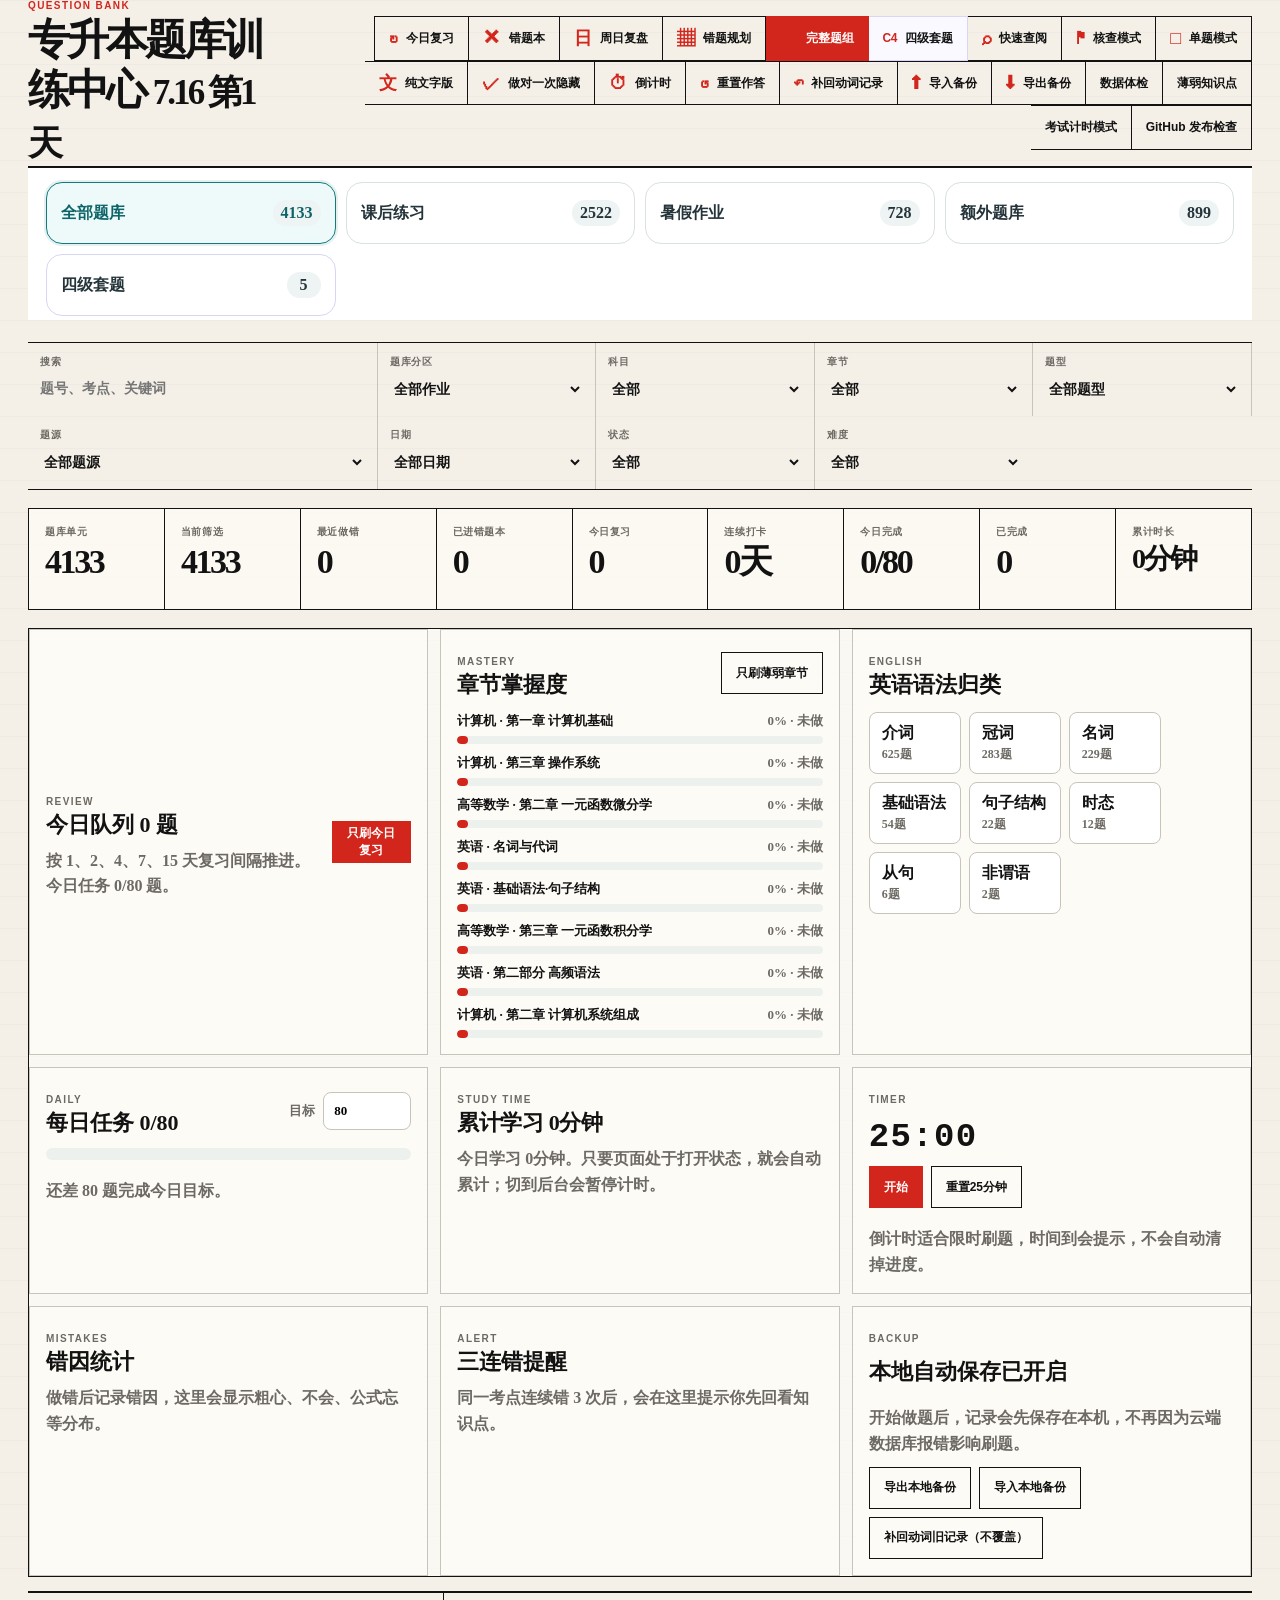
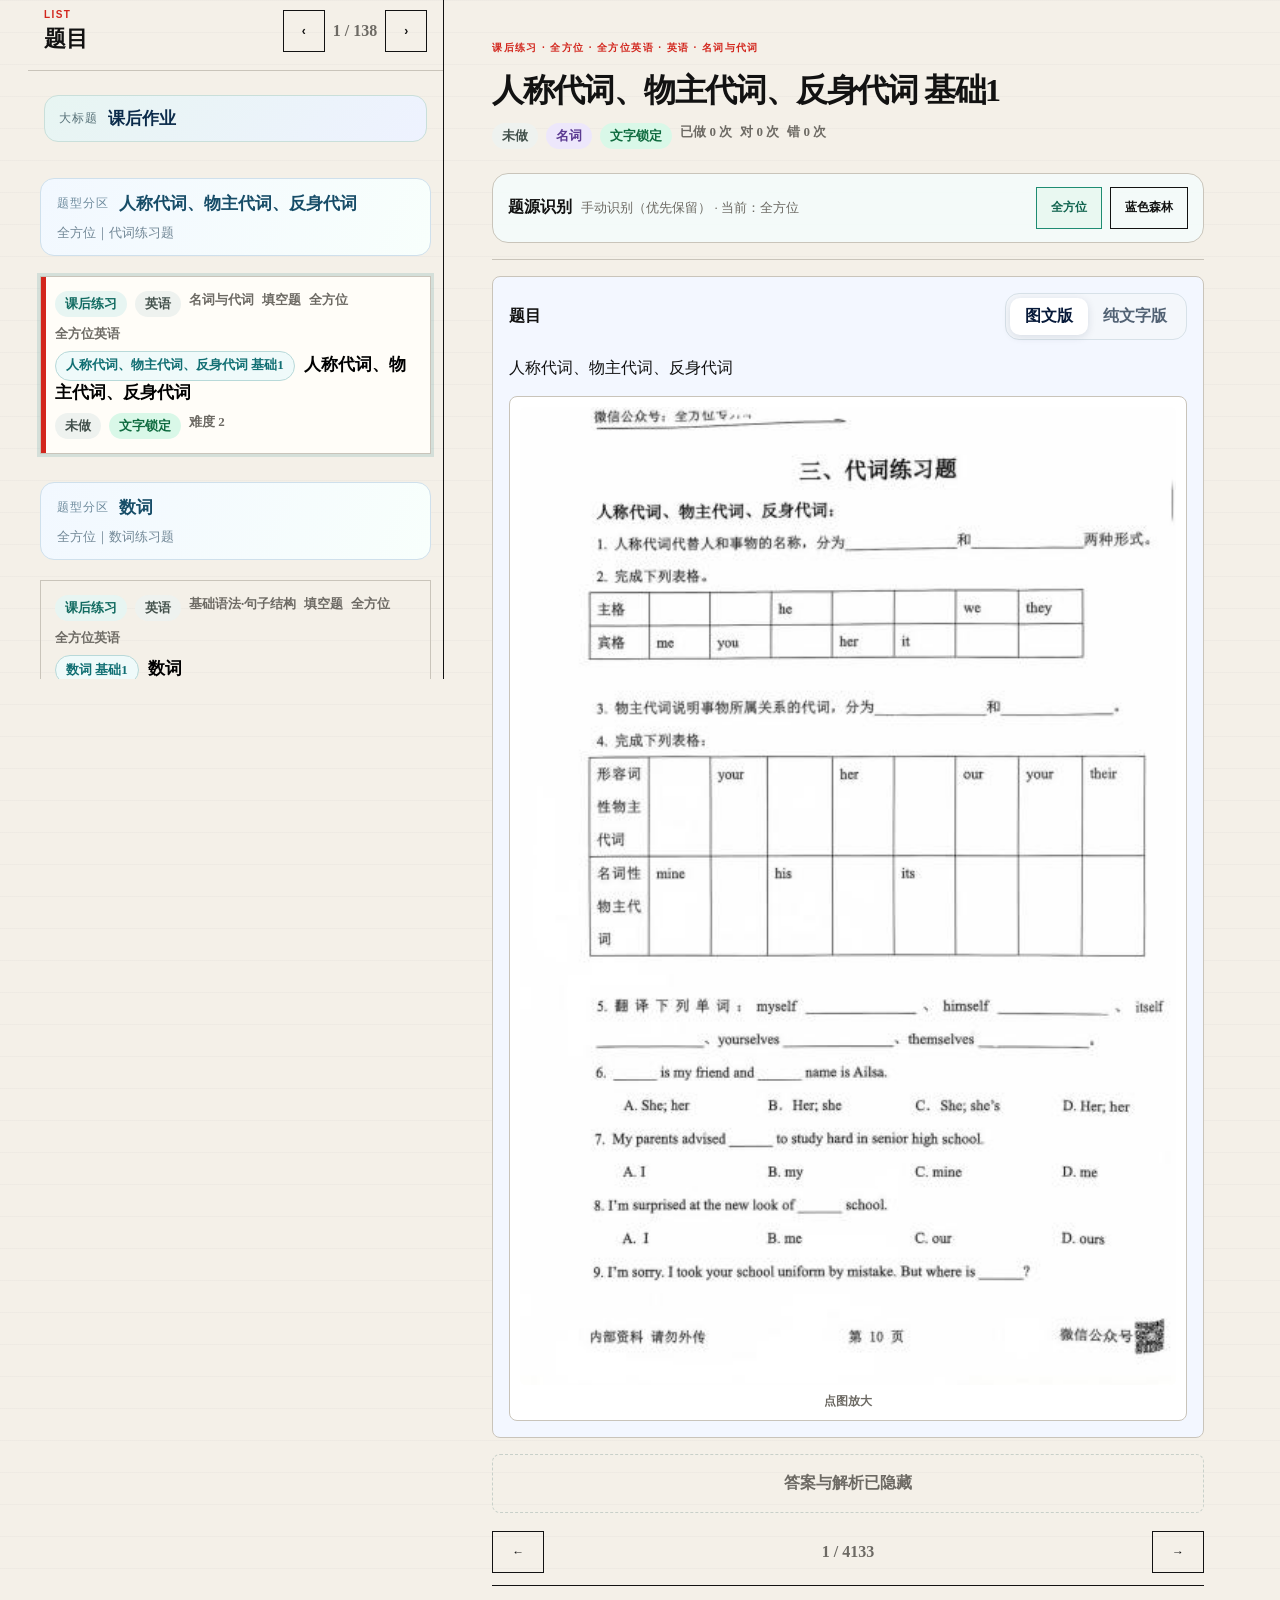
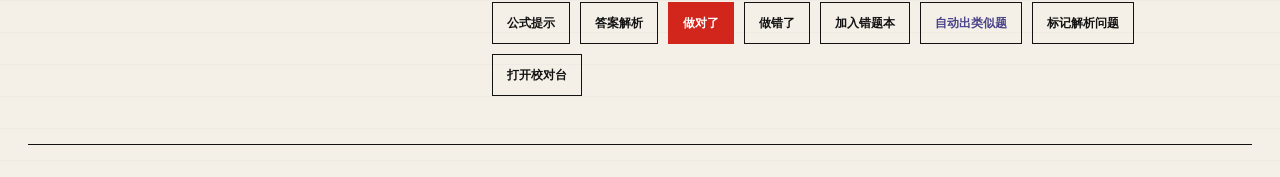
==== commit 2cff27df: "更细题库 v138" ====
--- a/index.html
+++ b/index.html
@@ -4,10 +4,11 @@
   <meta charset="utf-8">
   <meta name="viewport" content="width=device-width, initial-scale=1">
   <meta name="theme-color" content="#147a7e">
-  <title>专升本题库训练中心｜v66 全方位完整套题版</title>
-  <link rel="manifest" href="manifest.webmanifest?v=20260810-v88">
-  <link rel="stylesheet" href="styles.css?v=20260810-v88">
-  <link rel="stylesheet" href="math-prerender.css?v=20260810-v88">
+  <title>专升本题库训练中心｜v136 全方位英语非谓语逐题导入</title>
+  <link rel="manifest" href="manifest.webmanifest?v=20260818-v97">
+  <link rel="stylesheet" href="styles.css?v=20260826-v115">
+  <link rel="stylesheet" href="math-prerender.css?v=20260815-v90">
+  <link rel="stylesheet" href="integral-repair-v129.css">
 </head>
 <body>
   <div class="app-shell">
@@ -23,11 +24,17 @@
         <button class="icon-button secondary" id="wrongBookModeButton" type="button" title="只刷错题本" aria-label="只刷错题本">
           <span aria-hidden="true">✕</span><span>错题本</span>
         </button>
+        <button class="icon-button secondary wrong-review-entry" id="wrongReviewButton" type="button" title="按原题库版式进行每周错题复盘" aria-label="周日错题复盘">
+          <span aria-hidden="true">日</span><span>周日复盘</span>
+        </button>
         <button class="icon-button secondary" id="wrongPlannerButton" type="button" title="按错因规划并生成类似题" aria-label="错题规划">
           <span aria-hidden="true">▦</span><span>错题规划</span>
         </button>
-        <button class="icon-button complete-set-entry" id="completeSetsButton" type="button" title="查看已完整上传的蓝色森林整套题目" aria-label="完整题组库">
+        <button class="icon-button complete-set-entry" id="completeSetsButton" type="button" title="查看蓝色森林与全方位完整题组" aria-label="完整题组库">
           <span aria-hidden="true">▣</span><span>完整题组</span>
+        </button>
+        <button class="icon-button secondary cet4-set-entry" id="cet4SetsButton" type="button" title="打开大学英语四级套题中心" aria-label="四级套题中心">
+          <span aria-hidden="true">C4</span><span>四级套题</span>
         </button>
         <button class="icon-button secondary" id="quickBrowseButton" type="button" title="快速查看当前正在做的完整题组" aria-label="当前题组快速查阅">
           <span aria-hidden="true">⌕</span><span>快速查阅</span>
@@ -41,7 +48,7 @@
         <button class="icon-button secondary" id="textModeButton" type="button" title="切换图文版和纯文字版" aria-label="纯文字版">
           <span aria-hidden="true">文</span><span>纯文字版</span>
         </button>
-        <button class="icon-button secondary" id="autoHideMasteredButton" type="button" title="任意题做对1次后自动完成，不再出现在刷题和复习中" aria-label="做对一次即完成">
+        <button class="icon-button secondary" id="autoHideMasteredButton" type="button" title="普通刷题可隐藏做对过的题；完整题组始终保留" aria-label="普通刷题隐藏已做对题">
           <span aria-hidden="true">✓</span><span>做对一次隐藏</span>
         </button>
         <button class="icon-button secondary" id="timerButton" type="button" title="倒计时刷题" aria-label="倒计时刷题">
@@ -49,6 +56,9 @@
         </button>
         <button class="icon-button secondary reset-all-choice-trigger" id="resetAllChoicesButton" type="button" title="一键清除全部题目的已选标识，保留统计和错题本" aria-label="重置全部选项">
           <span aria-hidden="true">↺</span><span>重置作答</span>
+        </button>
+        <button class="icon-button secondary" id="verbHistoryRecoveryButton" type="button" title="从旧备份补回缺失的动词记录，不覆盖当前进度">
+          <span aria-hidden="true">↶</span><span>补回动词记录</span>
         </button>
         <button class="icon-button secondary" id="importBackupButton" type="button" title="导入以前导出的本地备份，恢复做题记录" aria-label="导入备份">
           <span aria-hidden="true">⬆</span><span>导入备份</span>
@@ -65,6 +75,7 @@
       </div>
       <div class="mobile-top-actions">
         <button class="mobile-pill complete-mobile-pill" id="mobileCompleteSetsButton" type="button">完整</button>
+        <button class="mobile-pill cet4-mobile-pill" id="mobileCet4SetsButton" type="button">四级</button>
         <button class="mobile-pill" id="mobileQuickBrowseButton" type="button">查题</button>
         <button class="mobile-pill" id="mobileFilterToggle" type="button">筛选</button>
         <button class="mobile-pill timer-pill" id="mobileTimerPill" type="button">25:00</button>
@@ -76,6 +87,7 @@
       <button type="button" class="assignment-zone-tab homework-zone" data-assignment-zone="课后作业"><strong>课后练习</strong><span>0</span></button>
       <button type="button" class="assignment-zone-tab summer-zone" data-assignment-zone="暑假集训的作业"><strong>暑假作业</strong><span>0</span></button>
       <button type="button" class="assignment-zone-tab extra-zone" data-assignment-zone="额外题库"><strong>额外题库</strong><span>0</span></button>
+      <button type="button" class="assignment-zone-tab cet4-zone" data-assignment-zone="四级套题"><strong>四级套题</strong><span>0</span></button>
     </section>
 
     <section class="toolbar" aria-label="题库筛选">
@@ -155,7 +167,7 @@
 
     <section class="complete-set-active-bar" id="completeSetActiveBar" hidden>
       <div><span>完整题组模式</span><strong id="completeSetActiveTitle"></strong><em id="completeSetActiveMeta"></em></div>
-      <div class="complete-set-active-actions"><button class="secondary-button" id="completeSetQuickButton" type="button">题目目录</button><button class="small-button" id="completeSetExitButton" type="button">退出整套</button></div>
+      <div class="complete-set-active-actions"><button class="secondary-button" id="completeSetShowAllButton" type="button">显示本套全部题</button><button class="secondary-button" id="completeSetQuickButton" type="button">题目目录</button><button class="small-button" id="completeSetExitButton" type="button">退出整套</button></div>
     </section>
 
     <section class="stats-grid" aria-label="统计">
@@ -276,10 +288,11 @@
     <div class="quick-browse-backdrop" data-complete-close></div>
     <section class="quick-browse-sheet complete-sets-sheet" role="dialog" aria-modal="true" aria-labelledby="completeSetsTitle">
       <header class="quick-browse-head">
-        <div><p class="eyebrow">Complete Sets</p><h2 id="completeSetsTitle">完整题组分区</h2></div>
+        <div><p class="eyebrow" id="completeSetsEyebrow">Complete Sets</p><h2 id="completeSetsTitle">完整题组分区</h2></div>
         <button class="small-button" id="completeSetsCloseButton" type="button" aria-label="关闭">×</button>
       </header>
-      <div class="complete-sets-intro"><strong>只收完整上传的整套资料</strong><span>先分“课后练习 / 暑假作业”，再按数学、计算机、英语查看。重复题共用作答记录，不会生成两份进度。</span></div>
+      <div class="complete-sets-intro"><strong id="completeSetsIntroStrong">只收完整上传的整套资料</strong><span id="completeSetsIntroText">先按机构分“蓝色森林 / 全方位”，再分课后练习、暑假作业和科目。两个机构绝不混在一起。</span></div>
+      <div class="complete-source-tabs" id="completeSetsSourceTabs" aria-label="完整题组机构来源"></div>
       <div class="complete-assignment-tabs" id="completeSetsAssignmentTabs" aria-label="完整题组作业分类"></div>
       <div class="complete-subject-tabs" id="completeSetsSubjectTabs" aria-label="完整题组科目分类"></div>
       <div class="quick-browse-controls complete-set-controls"><label class="field"><span>查找当前分区题组</span><input id="completeSetsSearchInput" type="search" placeholder="输入章节或作业名称"></label></div>
@@ -323,39 +336,140 @@
     </section>
   </div>
 
+
+  <div class="quick-browse-modal wrong-review-modal" id="wrongReviewModal" hidden>
+    <div class="quick-browse-backdrop" data-wrong-review-close></div>
+    <section class="quick-browse-sheet wrong-review-sheet" role="dialog" aria-modal="true" aria-labelledby="wrongReviewTitle">
+      <header class="quick-browse-head wrong-review-head">
+        <div>
+          <p class="eyebrow">Wrong Book Review</p>
+          <h2 id="wrongReviewTitle">错题本 · 周日复盘</h2>
+          <p id="wrongReviewMeta">直接使用原题库题目、答案解析和数学公式渲染。</p>
+        </div>
+        <button class="small-button" id="wrongReviewCloseButton" type="button" aria-label="关闭">×</button>
+      </header>
+
+      <div class="wrong-review-summary" id="wrongReviewSummary"></div>
+
+      <div class="wrong-review-tools">
+        <label class="field"><span>范围</span>
+          <select id="wrongReviewScope">
+            <option value="week">本周错题</option>
+            <option value="all">全部历史错题</option>
+            <option value="still">目前仍错</option>
+            <option value="fixed">已改对待巩固</option>
+            <option value="unreviewed">本周未复盘</option>
+          </select>
+        </label>
+        <label class="field"><span>科目</span>
+          <select id="wrongReviewSubject">
+            <option value="all">全部科目</option>
+            <option value="计算机">计算机</option>
+            <option value="英语">英语</option>
+            <option value="高等数学">高等数学</option>
+          </select>
+        </label>
+        <label class="field"><span>错因</span>
+          <select id="wrongReviewReason">
+            <option value="all">全部错因</option>
+            <option value="不会">不会</option>
+            <option value="粗心">粗心</option>
+            <option value="公式忘了">公式忘了</option>
+            <option value="概念混淆">概念混淆</option>
+            <option value="题干看错">题干看错</option>
+            <option value="解析看不懂">解析看不懂</option>
+            <option value="未标注">未标注</option>
+          </select>
+        </label>
+        <label class="field wrong-review-search-field"><span>搜索</span>
+          <input id="wrongReviewSearch" type="search" placeholder="题号、题干、章节、知识点">
+        </label>
+        <div class="question-view-switch wrong-review-view-switch" role="group" aria-label="错题显示方式">
+          <button type="button" class="view-switch-button active" data-wr-view="text">纯文字公式</button>
+          <button type="button" class="view-switch-button" data-wr-view="image">原题图文</button>
+        </div>
+      </div>
+
+      <div class="wrong-review-workspace">
+        <aside class="list-panel wrong-review-list-panel">
+          <div class="list-header">
+            <div><p class="eyebrow">Mistakes</p><h2 id="wrongReviewListTitle">本周错题</h2></div>
+            <span id="wrongReviewListCount">0 题</span>
+          </div>
+          <div class="questions-list wrong-review-list" id="wrongReviewList"></div>
+        </aside>
+        <main class="detail-panel wrong-review-detail-panel" id="wrongReviewDetail">
+          <div class="empty-detail"><p class="eyebrow">Review</p><h2>选择一道错题开始复盘</h2><p>题目、公式、答案解析全部沿用原题库。</p></div>
+        </main>
+      </div>
+    </section>
+  </div>
+
   <input id="backupFileInput" type="file" accept=".json,application/json" hidden>
-
-  <script src="math-render-cache-v83.js?v=20260810-v88"></script>
-  <script src="asset-pack-index.js?v=20260810-v88"></script>
-  <script src="core.js?v=20260810-v88"></script>
-<script src="question-bank-data.js?v=20260810-v88"></script>
-  <script src="summer-complete-v60.js?v=20260810-v88"></script>
-  <script src="summer-group-fix-v61.js?v=20260810-v88"></script>
-  <script src="summer-continuation-v62.js?v=20260810-v88"></script>
-  <script src="assignment-zone-v63.js?v=20260810-v88"></script>
-  <script src="homework-continuation-v64.js?v=20260810-v88"></script>
-  <script src="homework-answers-v65.js?v=20260810-v88"></script>
-<script src="qfw-complete-v66.js?v=20260810-v88"></script>
-  <script src="homework-continuity-puretext-v74.js?v=20260810-v88"></script>
-  <script src="math-complete-puretext-v74.js?v=20260810-v88"></script>
-  <script src="english-complete-puretext-v75.js?v=20260810-v88"></script>
-  <script src="computer-complete-puretext-v76.js?v=20260810-v88"></script>
-  <script src="answer-bindings-v78.js?v=20260810-v88"></script>
-  <script src="math-limit-source-audit-v79.js?v=20260810-v88"></script>
-  <script src="complete-set-full-audit-v80.js?v=20260810-v88"></script>
-  <script src="math-display-fix-v81.js?v=20260810-v88"></script>
-  <script src="math-limit-source-correction-v82.js?v=20260810-v88"></script>
-  <script src="full-source-audit-v83.js?v=20260810-v88"></script>
-  <script src="formula-source-fix-v85.js?v=20260810-v88"></script>
-  <script src="math-render-cache-v85-patch.js?v=20260810-v88"></script>
-  <script src="global-second-audit-v87.js?v=20260810-v88"></script>
-  <script src="math-derivative-import-v88.js?v=20260810-v88"></script>
-  <script src="math-render-cache-v88.js?v=20260810-v88"></script>
-  <script src="word-data.js?v=20260810-v88"></script>
-  <script src="app.js?v=20260810-v88"></script>
-  <script src="knowledge-link-data.js?v=20260810-v88"></script>
-  <script src="knowledge-links.js?v=20260810-v88"></script>
-  <script src="core-batch2.js?v=20260810-v88"></script>
-  <script src="core-batch3.js?v=20260810-v88"></script>
+  <input id="verbHistoryFileInput" type="file" accept=".json,application/json" hidden>
+
+  <script src="asset-pack-index.js?v=20260821-v105"></script>
+  <script src="core.js?v=20260815-v90"></script>
+<script src="question-bank-data.js?v=20260815-v90"></script>
+  <script src="summer-complete-v60.js?v=20260815-v90"></script>
+  <script src="summer-group-fix-v61.js?v=20260815-v90"></script>
+  <script src="summer-continuation-v62.js?v=20260815-v90"></script>
+  <script src="assignment-zone-v63.js?v=20260815-v90"></script>
+  <script src="homework-continuation-v64.js?v=20260815-v90"></script>
+  <script src="homework-answers-v65.js?v=20260815-v90"></script>
+<script src="qfw-complete-v66.js?v=20260815-v90"></script>
+  <script src="homework-continuity-puretext-v74.js?v=20260815-v90"></script>
+  <script src="math-complete-puretext-v74.js?v=20260815-v90"></script>
+  <script src="english-complete-puretext-v75.js?v=20260815-v90"></script>
+  <script src="computer-complete-puretext-v76.js?v=20260815-v90"></script>
+  <script src="answer-bindings-v78.js?v=20260815-v90"></script>
+  <script src="math-limit-source-audit-v79.js?v=20260815-v90"></script>
+  <script src="complete-set-full-audit-v80.js?v=20260815-v90"></script>
+  <script src="math-display-fix-v81.js?v=20260815-v90"></script>
+  <script src="math-limit-source-correction-v82.js?v=20260815-v90"></script>
+  <script src="full-source-audit-v83.js?v=20260815-v90"></script>
+  <script src="formula-source-fix-v85.js?v=20260815-v90"></script>
+  <script src="global-second-audit-v87.js?v=20260815-v90"></script>
+  <script src="math-derivative-import-v88.js?v=20260815-v90"></script>
+  <script src="qfw-english-noun-article-answers-v90.js?v=20260815-v90"></script>
+  <script src="qfw-english-sentence-components-types-v91.js?v=20260817-v91"></script>
+  <script src="qfw-english-topic-split-v92.js?v=20260817-v92"></script>
+  <script src="qfw-english-puretext-v93.js?v=20260817-v95"></script>
+  <script src="qfw-english-individualize-v95.js?v=20260817-v95"></script>
+  <script src="english-complete-import-v96.js?v=20260818-v96"></script>
+  <script src="qfw-math-full-import-v99.js?v=20260819-v99"></script>
+  <script src="math-application-import-v104.js?v=20260824-v114"></script>
+  <script src="qfw-computer-ch2-ch3-v105.js?v=20260823-v109"></script>
+  <script src="math-render-cache-v99.js?v=20260821-v105"></script>
+  <script src="word-data.js?v=20260815-v90"></script>
+  <script src="wrong-review-snapshot.js?v=20260823-v110"></script>
+  <script src="wrong-review-knowledge.js?v=20260823-v113"></script>
+  <script src="cet4-complete-import-v116.js?v=20260826-v116"></script>
+  <script src="english-verb-import-v117.js?v=20260826-v117"></script>
+  <script src="cet4-translation-import-v118.js?v=20260828-v118"></script>
+  <script src="cet4-translation-import-v120.js?v=20260829-v120"></script>
+  <script src="cet4-translation-import-v121.js?v=20260830-v121"></script>
+  <script src="bf-math-mvt-import-v122.js?v=20260831-v122"></script>
+  <script src="computer-os-import-v123.js?v=20260901-v123"></script>
+  <script src="qfw-computer-os-import-v124.js?v=20260905-v124"></script>
+  <script src="qfw-computer-os-fix-v125.js?v=20260905-v125"></script>
+  <script src="math-indefinite-import-v126.js?v=20260908-v126"></script>
+  <script src="math-indefinite-complete-v127.js?v=20260908-v127"></script>
+  <script src="bf-repair-data-v129.js"></script>
+  <script src="integral-repair-v129.js"></script>
+  <script src="integral-math-v129.js"></script>
+  <script src="english-tense-voice-v132.js?v=20260911-v132"></script>
+  <script src="computer-office-import-v133.js?v=20260912-v133"></script>
+  <script src="computer-qfw-pdf-import-v134.js?v=20260913-v134"></script>
+  <script src="computer-blueforest-ppt-import-v135.js?v=20260914-v135"></script>
+  <script src="english-nonfinite-v136.js?v=20260917-v137"></script>
+  <script src="verb-history-recovery-v132.js?v=20260911-v132"></script>
+  <script src="math-v137.js"></script>
+  <script src="four-sets-v137.js"></script>
+  <script src="app.js?v=20260917-v137"></script>
+  <script src="knowledge-link-data.js?v=20260815-v90"></script>
+  <script src="knowledge-links.js?v=20260815-v90"></script>
+  <script src="core-batch2.js?v=20260815-v90"></script>
+  <script src="core-batch3.js?v=20260815-v90"></script>
 </body>
 </html>
--- a/styles.css
+++ b/styles.css
@@ -589,6 +589,41 @@
 .math-frac > span:last-child {
   display: block;
   padding: 0.06em 0.18em 0;
+}
+
+.math-limit {
+  display: inline-flex;
+  flex-direction: column;
+  align-items: center;
+  justify-content: center;
+  vertical-align: middle;
+  margin: 0 0.1em;
+  font-family: "Times New Roman", "Cambria Math", serif;
+  line-height: 1;
+}
+
+.math-limit-op {
+  display: block;
+  line-height: 1;
+}
+
+.math-limit-sub {
+  display: block;
+  margin-top: 0.02em;
+  font-size: 0.62em;
+  line-height: 1.05;
+  white-space: nowrap;
+}
+
+sup,
+sub {
+  font-family: "Times New Roman", "Cambria Math", serif;
+  font-size: 0.72em;
+}
+
+sub {
+  vertical-align: -0.28em;
+  line-height: 0;
 }
 
 sup {
@@ -2369,3 +2404,355 @@
 .pure-text-paper-head{display:flex;align-items:center;justify-content:space-between;gap:12px;margin:0 0 20px;padding-bottom:12px;border-bottom:2px solid #172033}.pure-text-paper-head span{font-family:Georgia,"Noto Serif SC",serif;font-size:18px;font-weight:800}.pure-text-paper-head b{padding:5px 10px;border:1px solid #aeb7c2;background:#fff;font-size:13px}.paper-stem-line{margin:0 0 8px}.complete-text-modal{z-index:140}.complete-text-sheet{width:min(1240px,98vw);height:min(94vh,1020px);max-height:94vh;display:grid;grid-template-columns:230px 1fr;grid-template-rows:auto auto 1fr;background:#f6f3ec}.complete-text-head{grid-column:1/-1}.complete-text-head p{margin:3px 0 0;color:#6d6a64;font-size:13px}.complete-text-head-actions{display:flex;gap:8px;align-items:center}.complete-text-tools{grid-column:1/-1;display:grid;grid-template-columns:1fr minmax(260px,.45fr);gap:12px;padding:12px 20px;border-bottom:1px solid #c9c4ba;background:#fffdf8}.complete-text-type-tabs{display:flex;gap:8px;overflow-x:auto}.complete-text-type-tab{display:flex;align-items:center;gap:7px;white-space:nowrap;padding:9px 12px;border:1px solid #9a958d;background:#fffdf8;font-weight:800}.complete-text-type-tab small{padding:1px 6px;background:#ece8df}.complete-text-type-tab.active{background:#121212;color:#fff}.complete-text-toc{overflow:auto;padding:16px;border-right:1px solid #c9c4ba;background:#eee9df}.complete-text-toc a{display:flex;justify-content:space-between;gap:8px;padding:11px 8px;border-bottom:1px solid #c9c4ba;color:#121212;text-decoration:none}.complete-text-toc span{font-size:12px;color:#6d6a64}.complete-text-content{overflow:auto;padding:28px 38px 80px;background:#fffdf8;scroll-behavior:smooth}.paper-section{max-width:900px;margin:0 auto 42px}.paper-section>h3{position:sticky;top:-28px;z-index:2;margin:0 0 24px;padding:15px 0 11px;border-bottom:3px double #121212;background:#fffdf8;font-family:Georgia,"Noto Serif SC",serif;font-size:25px}.paper-question{margin:0 0 28px;padding:0 0 26px;border-bottom:1px solid #bbb5aa;break-inside:avoid}.paper-question>header{display:flex;align-items:center;gap:9px;margin-bottom:14px}.paper-number{font-family:Georgia,serif;font-size:22px;font-weight:800}.paper-type{padding:3px 8px;background:#ece8df;font-size:12px}.paper-question header em{margin-left:auto;color:#777;font-size:12px;font-style:normal}.paper-stem{font-size:20px;line-height:1.75;font-weight:600}.paper-options{list-style:none;margin:16px 0 0;padding:0;display:grid;grid-template-columns:1fr;gap:10px}.paper-options li{display:grid;grid-template-columns:32px 1fr;gap:7px;padding:12px 15px;border:1px solid #c9c4ba;background:#fff;font-size:17px;line-height:1.55}.paper-answer-line{height:46px;margin-top:15px;border-bottom:1px solid #121212}.paper-page-unit h4{margin:0 0 12px;font-size:20px}.paper-page-note{display:grid;gap:4px;margin:0 0 14px;padding:12px 14px;border-left:4px solid #d2261d;background:#fff0ed}.paper-page-note span{font-size:13px;color:#6d6a64}.paper-page-unit .question-images{margin-top:0}.paper-page-unit .question-image-card{border-radius:0}.complete-text-button{border-color:#5d48d8!important;color:#4c3aae!important}.complete-set-card-actions{flex-wrap:wrap}
 @media(max-width:760px){.complete-text-sheet{width:100vw;height:100dvh;max-height:100dvh;grid-template-columns:1fr;grid-template-rows:auto auto auto 1fr}.complete-text-tools{grid-template-columns:1fr;padding:10px 12px}.complete-text-toc{display:flex;gap:8px;overflow-x:auto;padding:8px 12px;border-right:0;border-bottom:1px solid #c9c4ba}.complete-text-toc a{min-width:max-content;border:1px solid #c9c4ba;padding:8px 10px}.complete-text-content{padding:20px 16px 70px}.paper-section>h3{top:-20px;font-size:21px}.paper-stem{font-size:18px}.paper-options li{font-size:16px}.complete-text-head-actions #completeTextPrintButton{display:none}}
 @media print{body>*{display:none!important}.complete-text-modal,.complete-text-modal .complete-text-sheet,.complete-text-content{display:block!important;position:static!important;width:auto!important;height:auto!important;max-height:none!important;overflow:visible!important;background:#fff!important}.complete-text-head,.complete-text-tools,.complete-text-toc,.quick-browse-backdrop{display:none!important}.complete-text-content{padding:0!important}.paper-section>h3{position:static!important}.paper-question{break-inside:avoid}.paper-page-note{display:none}.paper-page-unit .question-images{display:block!important}}
+
+/* v89 完整题组机构来源分区 */
+.complete-source-tabs{display:grid;grid-template-columns:repeat(2,minmax(0,1fr));gap:10px;padding:14px 22px 4px;background:#fff}
+.complete-source-tab{border:1px solid #cfc9bd;background:#fffdf8;border-radius:0;padding:13px 16px;display:flex;align-items:center;justify-content:space-between;gap:10px;color:#292725;cursor:pointer;font-family:"Microsoft YaHei",sans-serif}
+.complete-source-tab strong{font-size:17px}.complete-source-tab span{font-size:12px;color:#77716a}
+.complete-source-tab.active{background:#121212;border-color:#121212;color:#fff;box-shadow:none}
+.complete-source-tab.active span{color:#eee}
+@media(max-width:640px){.complete-source-tabs{padding:10px 14px 3px;gap:7px}.complete-source-tab{padding:11px 10px;flex-direction:column;align-items:flex-start}.complete-source-tab strong{font-size:15px}}
+
+/* v94 完整题组分区界面优化 */
+.complete-sets-sheet{
+  width:min(1280px,98vw)!important;
+  max-height:92vh;
+  display:grid;
+  grid-template-rows:auto auto auto auto auto 1fr;
+  overflow:hidden;
+}
+.complete-sets-intro{
+  padding:16px 24px!important;
+  background:linear-gradient(180deg,#f8f5ef 0%,#f4f0ff 100%)!important;
+}
+.complete-source-tabs,.complete-assignment-tabs,.complete-subject-tabs,.complete-set-controls,.quick-browse-summary{
+  padding-left:24px!important;
+  padding-right:24px!important;
+}
+.complete-source-tabs,.complete-assignment-tabs,.complete-subject-tabs,.complete-set-controls,.quick-browse-summary{
+  background:#fffdf8;
+}
+.complete-source-tabs{padding-top:14px!important;padding-bottom:8px!important;position:sticky;top:0;z-index:3}
+.complete-assignment-tabs{padding-top:6px!important;padding-bottom:8px!important;position:sticky;top:76px;z-index:3}
+.complete-subject-tabs{padding-top:6px!important;padding-bottom:8px!important;position:sticky;top:148px;z-index:3}
+.complete-set-controls{padding-top:8px!important;padding-bottom:10px!important;border-bottom:1px solid #d8d2c6}
+.complete-set-controls .field{border:1px solid #cfc7ba;background:#fff;padding:12px 14px}
+.complete-set-controls .field input{font-size:15px;font-weight:600}
+.quick-browse-summary{
+  display:flex;
+  align-items:center;
+  justify-content:space-between;
+  gap:12px;
+  padding-top:12px!important;
+  padding-bottom:12px!important;
+  border-bottom:1px solid #d8d2c6;
+  background:#fffaf0;
+}
+.complete-summary-main{display:grid;gap:2px}
+.complete-summary-main strong{font-size:18px;color:#1c1a17}
+.complete-summary-main span{font-size:13px;color:#6e675d}
+.complete-summary-stats{display:flex;gap:10px;flex-wrap:wrap}
+.complete-summary-stats span{padding:8px 12px;border:1px solid #d8d2c6;background:#fff;font-size:13px;color:#5d564e}
+.complete-summary-stats b{font-size:18px;color:#141414;margin-left:4px}
+.complete-sets-content{
+  overflow:auto!important;
+  padding:18px 24px 28px!important;
+  align-content:start;
+  background:#f6f2e8;
+  grid-template-columns:repeat(2,minmax(320px,1fr))!important;
+  gap:16px!important;
+}
+.complete-set-card.polished{
+  display:grid;
+  gap:12px;
+  padding:18px!important;
+  border:1px solid #cfc7ba!important;
+  background:#fffefb!important;
+}
+.complete-set-card-top{display:flex;justify-content:space-between;align-items:flex-start;gap:10px}
+.complete-set-card-head{display:flex;align-items:center;gap:8px!important;flex-wrap:wrap}
+.complete-set-card-head span{padding:4px 10px;border:1px solid #d5cdc1;background:#f7f2ea;color:#4d473f;font-size:12px;font-weight:800;border-radius:999px}
+.complete-set-card-head b{font-size:13px;color:#7a7065}
+.complete-set-volume{font-size:13px;font-weight:800;color:#5d48d8;padding:4px 10px;background:#f2efff;border-radius:999px;border:1px solid #d2cbf5}
+.complete-set-card.polished h3{font-size:22px!important;line-height:1.35;margin:0}
+.complete-set-meta-grid{display:grid;grid-template-columns:repeat(2,minmax(0,1fr));gap:8px}
+.complete-set-meta-grid span{display:grid;gap:3px;padding:10px 12px;border:1px solid #ddd4c9;background:#faf7f1}
+.complete-set-meta-grid small{font-size:12px;color:#796f64}
+.complete-set-meta-grid b{font-size:14px;color:#161616}
+.complete-set-topic-tags{display:flex;flex-wrap:wrap;gap:8px;min-height:36px}
+.complete-set-topic-tags span{padding:6px 10px;background:#eef2f8;border:1px solid #ccd5e1;font-size:12px;color:#344052}
+.complete-set-progress-wrap{display:flex;align-items:center;gap:10px}
+.complete-set-progress-wrap>span{font-size:13px;font-weight:800;color:#5c564d;min-width:42px;text-align:right}
+.complete-set-progress{flex:1;height:9px!important;background:#ebe5d9!important;border-radius:999px!important;overflow:hidden}
+.complete-set-progress i{background:linear-gradient(90deg,#d2261d,#ff8b5a)!important}
+.complete-set-status-line{gap:8px!important}
+.complete-set-status-line span,.complete-pill{padding:6px 10px;border:1px solid #dad1c5;background:#fff;font-size:12px;color:#5f584f;border-radius:999px}
+.complete-pill.ok{background:#edf8f1;border-color:#bfdfca;color:#25573a}
+.complete-set-card-actions{display:flex;flex-wrap:wrap;gap:8px!important;justify-content:flex-start!important}
+.complete-set-card-actions .primary-button,.complete-set-card-actions .secondary-button,.complete-set-card-actions a.secondary-button{min-width:110px;text-align:center;text-decoration:none}
+.complete-empty-state{display:grid;gap:8px;align-items:center;justify-items:center;padding:50px 16px!important}
+.complete-empty-state strong{font-size:18px;color:#1d1d1d}
+.complete-empty-state span{font-size:14px;color:#6b665f}
+@media (max-width:980px){
+  .complete-sets-sheet{width:min(100vw,100vw)!important;max-height:100vh;height:100vh}
+  .complete-source-tabs,.complete-assignment-tabs,.complete-subject-tabs,.complete-set-controls,.quick-browse-summary,.complete-sets-intro{padding-left:14px!important;padding-right:14px!important}
+  .complete-source-tabs{top:0}.complete-assignment-tabs{top:70px}.complete-subject-tabs{top:140px}
+  .quick-browse-summary{align-items:flex-start;flex-direction:column}
+  .complete-summary-main strong{font-size:16px}.complete-summary-stats span{padding:7px 10px}
+  .complete-sets-content{padding:14px!important;grid-template-columns:1fr!important;gap:12px!important}
+  .complete-set-card.polished h3{font-size:18px!important}
+  .complete-set-meta-grid{grid-template-columns:1fr 1fr}
+}
+@media (max-width:640px){
+  .complete-assignment-tabs,.complete-subject-tabs{grid-template-columns:1fr 1fr!important}
+  .complete-source-tabs{grid-template-columns:1fr 1fr!important}
+  .complete-set-meta-grid{grid-template-columns:1fr}
+  .complete-set-card-actions{display:grid!important;grid-template-columns:1fr 1fr}
+  .complete-set-card-actions a.secondary-button,.complete-set-card-actions button{width:100%}
+}
+
+/* v97 完整题组窗口纵向滚动修复
+   修复：较矮电脑屏幕中，只有题组卡片区域出现一小截滚动条，导致下方内容看不全。
+   改为整张完整题组窗口统一滚动，顶部关闭栏保持可见。 */
+.complete-sets-modal .complete-sets-sheet{
+  display:block!important;
+  width:min(1280px,98vw)!important;
+  height:auto!important;
+  max-height:calc(100dvh - 32px)!important;
+  overflow-y:auto!important;
+  overflow-x:hidden!important;
+  overscroll-behavior:contain;
+  scrollbar-gutter:stable;
+}
+.complete-sets-modal .quick-browse-head{
+  position:sticky;
+  top:0;
+  z-index:20;
+  background:#fffdf8;
+}
+.complete-sets-modal .complete-source-tabs,
+.complete-sets-modal .complete-assignment-tabs,
+.complete-sets-modal .complete-subject-tabs{
+  position:static!important;
+  top:auto!important;
+}
+.complete-sets-modal .complete-sets-content{
+  min-height:0!important;
+  overflow:visible!important;
+}
+@media(max-width:980px){
+  .complete-sets-modal{padding:0!important;align-items:stretch!important;}
+  .complete-sets-modal .complete-sets-sheet{
+    width:100vw!important;
+    height:100dvh!important;
+    max-height:100dvh!important;
+    border-left:0!important;
+    border-right:0!important;
+    border-top:0!important;
+    border-bottom:0!important;
+  }
+}
+@media(max-height:820px) and (min-width:981px){
+  .complete-sets-modal{padding:10px!important;}
+  .complete-sets-modal .complete-sets-sheet{max-height:calc(100dvh - 20px)!important;}
+  .complete-sets-modal .quick-browse-head{padding-top:14px;padding-bottom:10px;}
+  .complete-sets-modal .complete-sets-intro{padding-top:11px!important;padding-bottom:11px!important;}
+}
+
+/* v98: true piecewise-function layout for pure-text math cards */
+.piecewise-math{
+  display:inline-flex;
+  align-items:center;
+  max-width:100%;
+  vertical-align:middle;
+  font-family:Georgia,"Times New Roman",serif;
+  color:inherit;
+  white-space:normal;
+}
+.piecewise-display{
+  display:flex;
+  width:max-content;
+  max-width:100%;
+  margin:16px auto;
+  justify-content:center;
+}
+.piecewise-prefix,
+.piecewise-suffix{
+  flex:0 0 auto;
+  white-space:nowrap;
+  font-size:1.04em;
+}
+.piecewise-brace{
+  flex:0 0 auto;
+  display:inline-flex;
+  align-items:center;
+  justify-content:center;
+  width:.55em;
+  margin:0 .14em 0 .06em;
+  font-family:"Times New Roman",Georgia,serif;
+  font-weight:400;
+  line-height:.7;
+  transform-origin:center;
+}
+.piecewise-rows-2 .piecewise-brace{font-size:3.65em;transform:scaleY(1.18);}
+.piecewise-rows-3 .piecewise-brace{font-size:4.45em;transform:scaleY(1.25);}
+.piecewise-rows-4 .piecewise-brace{font-size:5.35em;transform:scaleY(1.32);}
+.piecewise-rows-5 .piecewise-brace{font-size:6.10em;transform:scaleY(1.36);}
+.piecewise-rows{
+  display:grid;
+  gap:.24em;
+  min-width:0;
+}
+.piecewise-row{
+  display:grid;
+  grid-template-columns:minmax(max-content,1fr) minmax(max-content,auto);
+  column-gap:1.2em;
+  align-items:baseline;
+  min-width:0;
+}
+.piecewise-expr{
+  text-align:left;
+  white-space:nowrap;
+}
+.piecewise-cond{
+  text-align:left;
+  white-space:nowrap;
+  opacity:.92;
+}
+@media (max-width:760px){
+  .piecewise-display{margin:12px 0;justify-content:flex-start;overflow-x:auto;padding:2px 0 6px;}
+  .piecewise-row{column-gap:.75em;}
+  .piecewise-math{font-size:.94em;}
+}
+
+
+/* v106 完整题组卡片操作按钮点击层修复 */
+.complete-set-card.polished{position:relative;}
+.complete-set-card-actions{position:relative;z-index:5;pointer-events:auto!important;}
+.complete-set-card-actions button,
+.complete-set-card-actions a{position:relative;z-index:6;pointer-events:auto!important;}
+
+
+/* v107 完整题组点击硬修复：背景层不再拦截任何卡片/标签点击。 */
+.complete-sets-modal .quick-browse-backdrop{pointer-events:none!important;z-index:0!important;}
+.complete-sets-modal .complete-sets-sheet{position:relative!important;z-index:3!important;pointer-events:auto!important;}
+.complete-sets-modal .complete-source-tabs,
+.complete-sets-modal .complete-assignment-tabs,
+.complete-sets-modal .complete-subject-tabs,
+.complete-sets-modal .complete-set-controls,
+.complete-sets-modal .quick-browse-summary,
+.complete-sets-modal .complete-sets-content,
+.complete-sets-modal .complete-set-card,
+.complete-sets-modal .complete-set-card-actions,
+.complete-sets-modal button,
+.complete-sets-modal a{pointer-events:auto!important;}
+
+/* v108: stable answer-choice interaction + figure preservation in pure-text mode */
+.options-list.clickable-options{position:relative;z-index:4;pointer-events:auto!important;}
+.options-list.clickable-options li{position:relative;z-index:4;pointer-events:auto!important;}
+.options-list.clickable-options .option-choice{position:relative;z-index:5;pointer-events:auto!important;touch-action:manipulation;-webkit-tap-highlight-color:rgba(32,164,100,.12);}
+.pure-text-visual-reference{margin:16px 0 18px;padding:12px 14px;border:1px solid #cbdce4;background:#f8fbfc;}
+.pure-text-visual-reference>p{margin:0 0 10px;font-size:13px;font-weight:800;color:#526675;}
+.pure-text-visual-reference .question-images{margin:0;}
+
+/* v125: text-first question cards keep full source pages out of the answering flow. */
+.text-first-question-card .options-list{margin-top:18px;}
+.question-source-page-reference{margin-top:20px;border:1px solid #d8e3df;border-radius:14px;background:#f7faf9;overflow:hidden;}
+.question-source-page-reference>summary{cursor:pointer;padding:13px 16px;font-weight:800;color:#24433f;list-style-position:inside;}
+.question-source-page-reference>p{margin:0;padding:0 16px 12px;color:#63706e;font-size:13px;line-height:1.6;}
+.question-source-page-reference .question-images{margin:0;padding:0 12px 12px;}
+.question-source-page-reference .question-image{background:#fff;}
+
+
+/* v110 — Wrong-review center deliberately reuses the original question-bank visual system. */
+.wrong-review-entry span[aria-hidden="true"]{font-weight:900}
+.wrong-review-sheet{width:min(1500px,98vw);max-height:94vh}
+.wrong-review-head{border-bottom:1px solid var(--ink)}
+.wrong-review-head p{margin:4px 0 0;color:var(--muted);font-size:13px}
+.wrong-review-summary{display:grid;grid-template-columns:repeat(5,minmax(110px,1fr)) minmax(260px,1.5fr);border-bottom:1px solid var(--ink)}
+.wrong-review-summary>div{padding:12px 14px;border-right:1px solid var(--line);background:rgba(255,253,248,.72)}
+.wrong-review-summary>div:last-child{border-right:0}
+.wrong-review-summary small{display:block;font-family:Arial,sans-serif;font-size:10px;letter-spacing:.06em;text-transform:uppercase;color:var(--muted)}
+.wrong-review-summary strong{display:block;margin-top:3px;font:700 26px/1 Georgia,serif}
+.wrong-review-progress-cell{display:grid!important;grid-template-columns:1fr auto;gap:6px 10px;align-items:center}
+.wrong-review-progress-cell small{grid-column:1/-1}
+.wrong-review-progress{height:8px;border:1px solid var(--line);background:#eee9df}
+.wrong-review-progress i{display:block;height:100%;background:#d2261d}
+.wrong-review-tools{display:grid;grid-template-columns:150px 150px 150px minmax(220px,1fr) auto;border-bottom:1px solid var(--ink)}
+.wrong-review-tools .field{margin:0;border-right:1px solid var(--line)}
+.wrong-review-search-field{min-width:0}
+.wrong-review-view-switch{align-self:center;margin:0 12px;white-space:nowrap}
+.wrong-review-workspace{display:grid;grid-template-columns:minmax(360px,.72fr) minmax(620px,1.28fr);min-height:0;overflow:hidden;flex:1}
+.wrong-review-list-panel{min-height:0;overflow:hidden;border-right:1px solid var(--ink)!important;background:transparent!important}
+.wrong-review-list{height:100%;max-height:none;overflow:auto;padding:0}
+.wrong-review-list .question-row{width:100%;text-align:left}
+.wrong-review-row h3{font-size:15px!important;line-height:1.55}
+.wrong-review-detail-panel{overflow:auto!important;min-height:0;padding:24px!important;background:transparent!important}
+.wrong-review-question-detail{padding-bottom:24px!important}
+.wrong-review-question-detail [data-option-choice]{pointer-events:none;cursor:default}
+.wrong-review-diagnosis,.wrong-review-sunday-card{margin:18px 0;padding:18px;border:1px solid var(--ink);background:#fffdf8}
+.wrong-review-diagnosis{border-left:5px solid #d2261d}
+.wrong-review-section-title{display:flex;justify-content:space-between;gap:12px;align-items:center;padding-bottom:10px;border-bottom:1px solid var(--line)}
+.wrong-review-section-title strong{font-size:19px}
+.wrong-review-section-title span{color:#d2261d;font-weight:800}
+.wrong-review-diagnosis ul{margin:12px 0 0;padding-left:22px;line-height:1.9}
+.wrong-review-knowledge{display:block!important;margin:18px 0!important}
+.wrong-review-knowledge .knowledge-body{display:block!important}
+.wrong-review-actions{margin:14px 0 12px}
+.wrong-review-actions .active{outline:2px solid #d2261d;outline-offset:2px}
+.wrong-review-note-label{display:grid;gap:7px;font-weight:700}
+.wrong-review-note-label textarea{width:100%;min-height:90px;padding:12px;border:1px solid var(--ink);border-radius:0;background:#fff;font:inherit;line-height:1.7;resize:vertical}
+.wrong-review-detail-panel .solution-tabs{margin-top:18px}
+.wrong-review-detail-panel .math-render-fallback,
+.wrong-review-detail-panel .math-frac,
+.wrong-review-detail-panel .piecewise-math{font-size:1.05em}
+.wrong-review-mobile-action{border-color:#d2261d!important}
+
+@media(max-width:1100px){
+  .wrong-review-summary{grid-template-columns:repeat(3,1fr)}
+  .wrong-review-summary>div:nth-child(3){border-right:0}
+  .wrong-review-tools{grid-template-columns:1fr 1fr 1fr}
+  .wrong-review-search-field{grid-column:1/3}
+  .wrong-review-view-switch{margin:10px}
+}
+@media(max-width:980px){
+  .wrong-review-modal{align-items:end;padding:0}
+  .wrong-review-sheet{width:100%;max-height:94vh;border-radius:0}
+  .wrong-review-summary{grid-template-columns:1fr 1fr}
+  .wrong-review-summary>div{border-bottom:1px solid var(--line)}
+  .wrong-review-tools{grid-template-columns:1fr 1fr}
+  .wrong-review-search-field{grid-column:1/-1}
+  .wrong-review-view-switch{grid-column:1/-1;margin:10px 12px}
+  .wrong-review-workspace{grid-template-columns:1fr;overflow:auto}
+  .wrong-review-list-panel{max-height:38vh;border-right:0!important;border-bottom:1px solid var(--ink)!important}
+  .wrong-review-detail-panel{overflow:visible!important;padding:16px!important}
+}
+@media(max-width:600px){
+  .wrong-review-summary{grid-template-columns:1fr 1fr}
+  .wrong-review-summary strong{font-size:21px}
+  .wrong-review-tools{grid-template-columns:1fr}
+  .wrong-review-search-field,.wrong-review-view-switch{grid-column:auto}
+  .wrong-review-head{padding:14px}
+}
+
+.wrong-review-linked-chip{align-self:flex-start;padding:5px 9px;border:1px solid #1f6f4a;background:#e8f7ef;color:#126d48;font-weight:800;font-size:12px}
+.wrong-review-knowledge-body{display:grid!important;gap:12px}
+.wrong-review-knowledge-card{border:1px solid var(--ink);padding:15px;background:#fff}
+.wrong-review-knowledge-card-head{display:flex;justify-content:space-between;gap:14px;align-items:flex-start}
+.wrong-review-knowledge-card-head h4{margin:2px 0 0;font-size:18px}
+.wrong-review-one-line{font-weight:700;line-height:1.8;padding:10px 12px;background:#f5f2ea;border-left:4px solid #b88b2f}
+.wrong-review-knowledge-card h5{margin:13px 0 5px;font-size:14px}
+.wrong-review-knowledge-card ul{margin:6px 0;padding-left:22px;line-height:1.85}
+.wrong-review-knowledge-adjust{margin-top:12px;padding-top:10px;border-top:1px dashed var(--line)}
+.wrong-review-knowledge-adjust summary{cursor:pointer;font-weight:700}
+.wrong-review-knowledge-adjust .field{margin:10px 0}
+.wrong-review-knowledge-missing{border-left:5px solid #a65b17}
+.wrong-review-knowledge-modal{z-index:130}
+.wrong-review-knowledge-sheet{width:min(820px,94vw);max-height:88vh}
+.wrong-review-knowledge-modal-body{padding:20px;overflow:auto;line-height:1.85}
+.knowledge-card-modal-block{border-bottom:1px solid var(--line);padding:0 0 14px;margin:0 0 14px}
+.knowledge-card-modal-block h3{margin:0 0 8px}
+.knowledge-card-modal-block ul{padding-left:22px}
+
+/* v115 · 独立四级套题中心 */
+.cet4-set-entry{border-color:#d9d5f4;background:#faf9ff}.cet4-set-entry>span:first-child{font-size:12px;font-weight:900;letter-spacing:-.4px}.assignment-zone-tab.cet4-zone{border-color:#d9d5f4}.assignment-zone-tab.cet4-zone.active{box-shadow:inset 0 -3px 0 #6553c8}.complete-set-card.cet4-card{border-color:#dcd8f3}.complete-set-card.cet4-card .complete-set-card-head span{background:#f0edff}.cet4-mobile-pill{font-weight:800}
--- a/integral-repair-v129.css
+++ b/integral-repair-v129.css
@@ -0,0 +1,7 @@
+/* Keep the existing question-group layout; render precise offline formulas. */
+.pure-text-stem math,.paper-stem math,.solution-box math,.analysis-box math {font-family: "Cambria Math", "STIX Two Math", math; font-size:1.12em; max-width:100%;}
+.pure-text-stem,.paper-stem,.solution-box,.analysis-box {overflow-wrap:anywhere;}
+.pure-text-stem math,.paper-stem math {display:inline-block;overflow-x:auto;vertical-align:middle;padding:.45em .15em;}
+.integral-review-note {padding:14px 18px;border:1px solid #e3bc79;border-radius:10px;background:#fff8e9;color:#71501a;line-height:1.7;}
+.practice-section-heading{margin:18px 0 10px;padding:13px 16px;border:1px solid #cfe0ec;border-radius:14px;background:linear-gradient(110deg,#f2f8ff,#f8fffc);display:flex;align-items:center;gap:10px;flex-wrap:wrap}.practice-section-heading span{font-size:.78rem;color:#6e8b9d}.practice-section-heading strong{font-size:1.05rem;color:#174d68}.practice-section-heading em{width:100%;font-style:normal;font-size:.8rem;color:#728897}.paper-section>h3{position:sticky;top:0;z-index:3;margin:0 0 14px;padding:14px 18px;border-radius:14px;background:rgba(235,247,253,.96);color:#154f6b;box-shadow:0 4px 14px rgba(33,88,112,.08)}
+@media(max-width:700px){.pure-text-stem math,.paper-stem math {font-size:1em;}}
